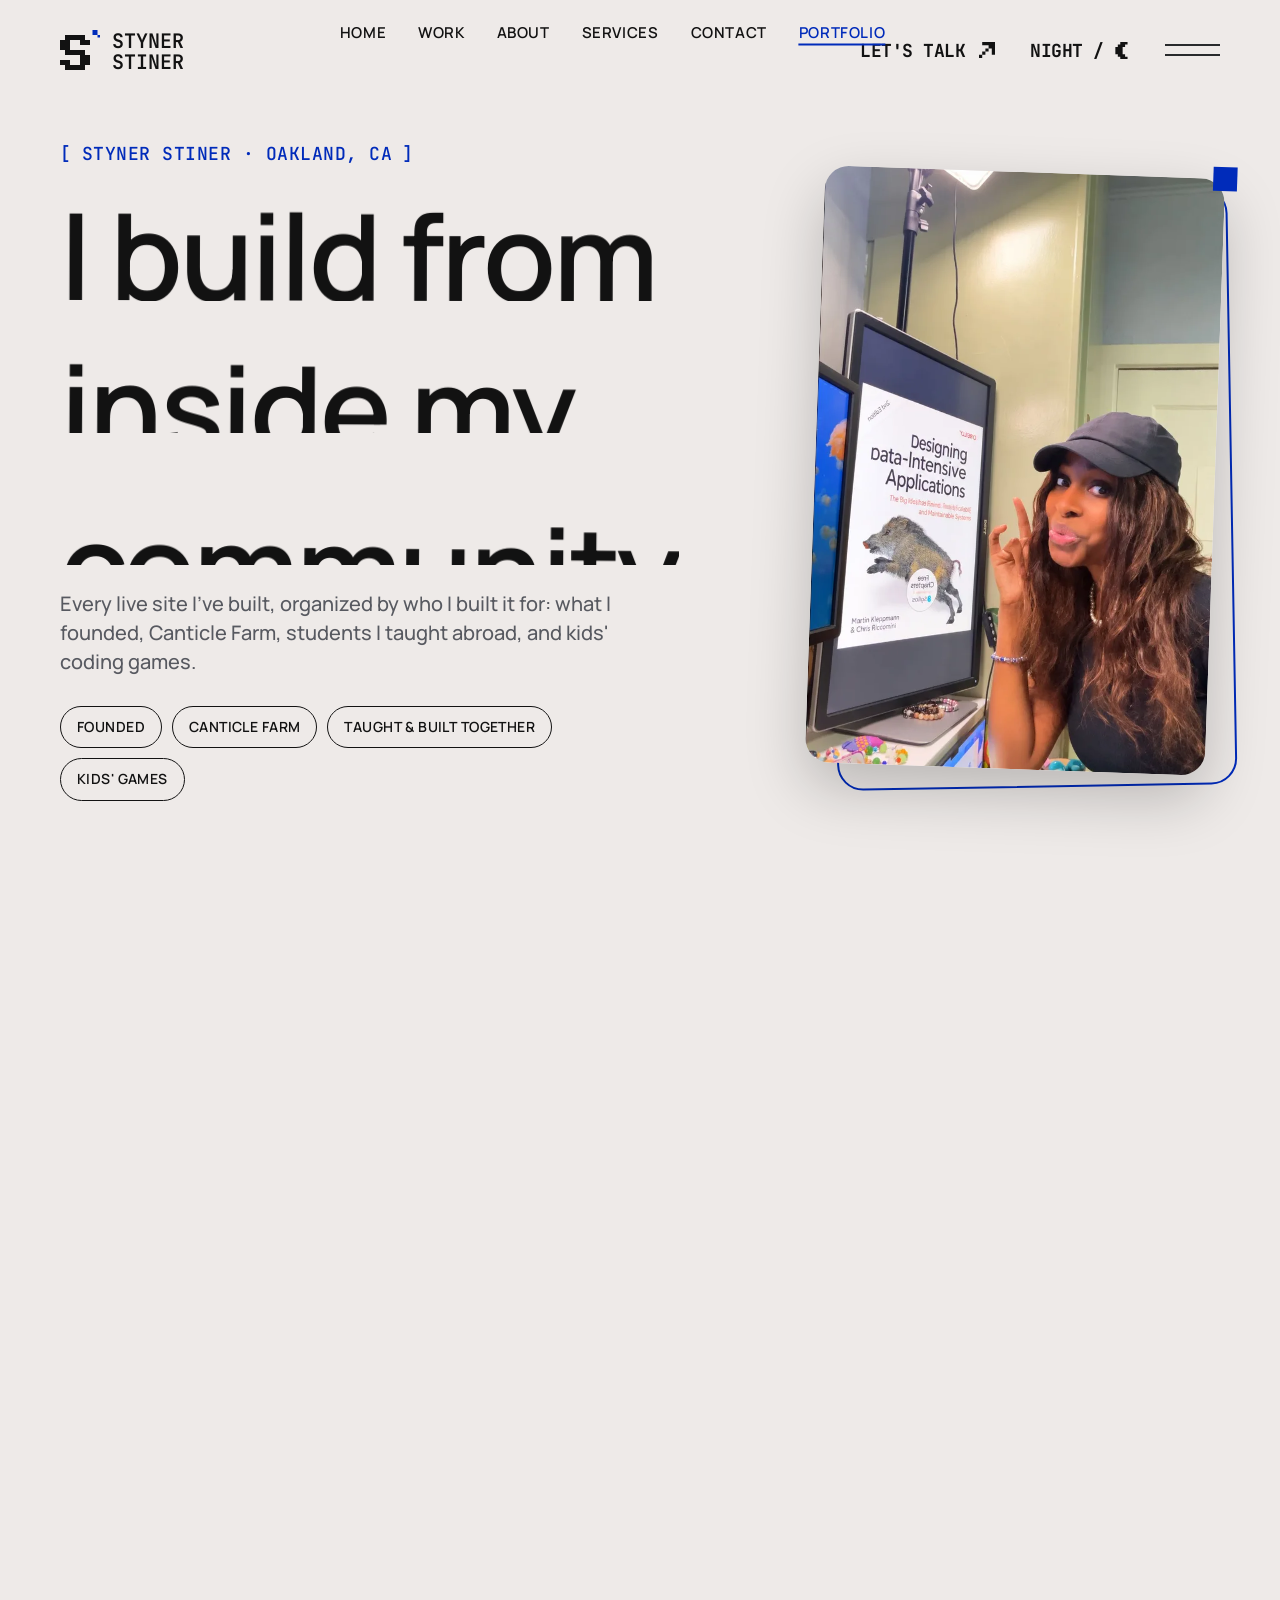
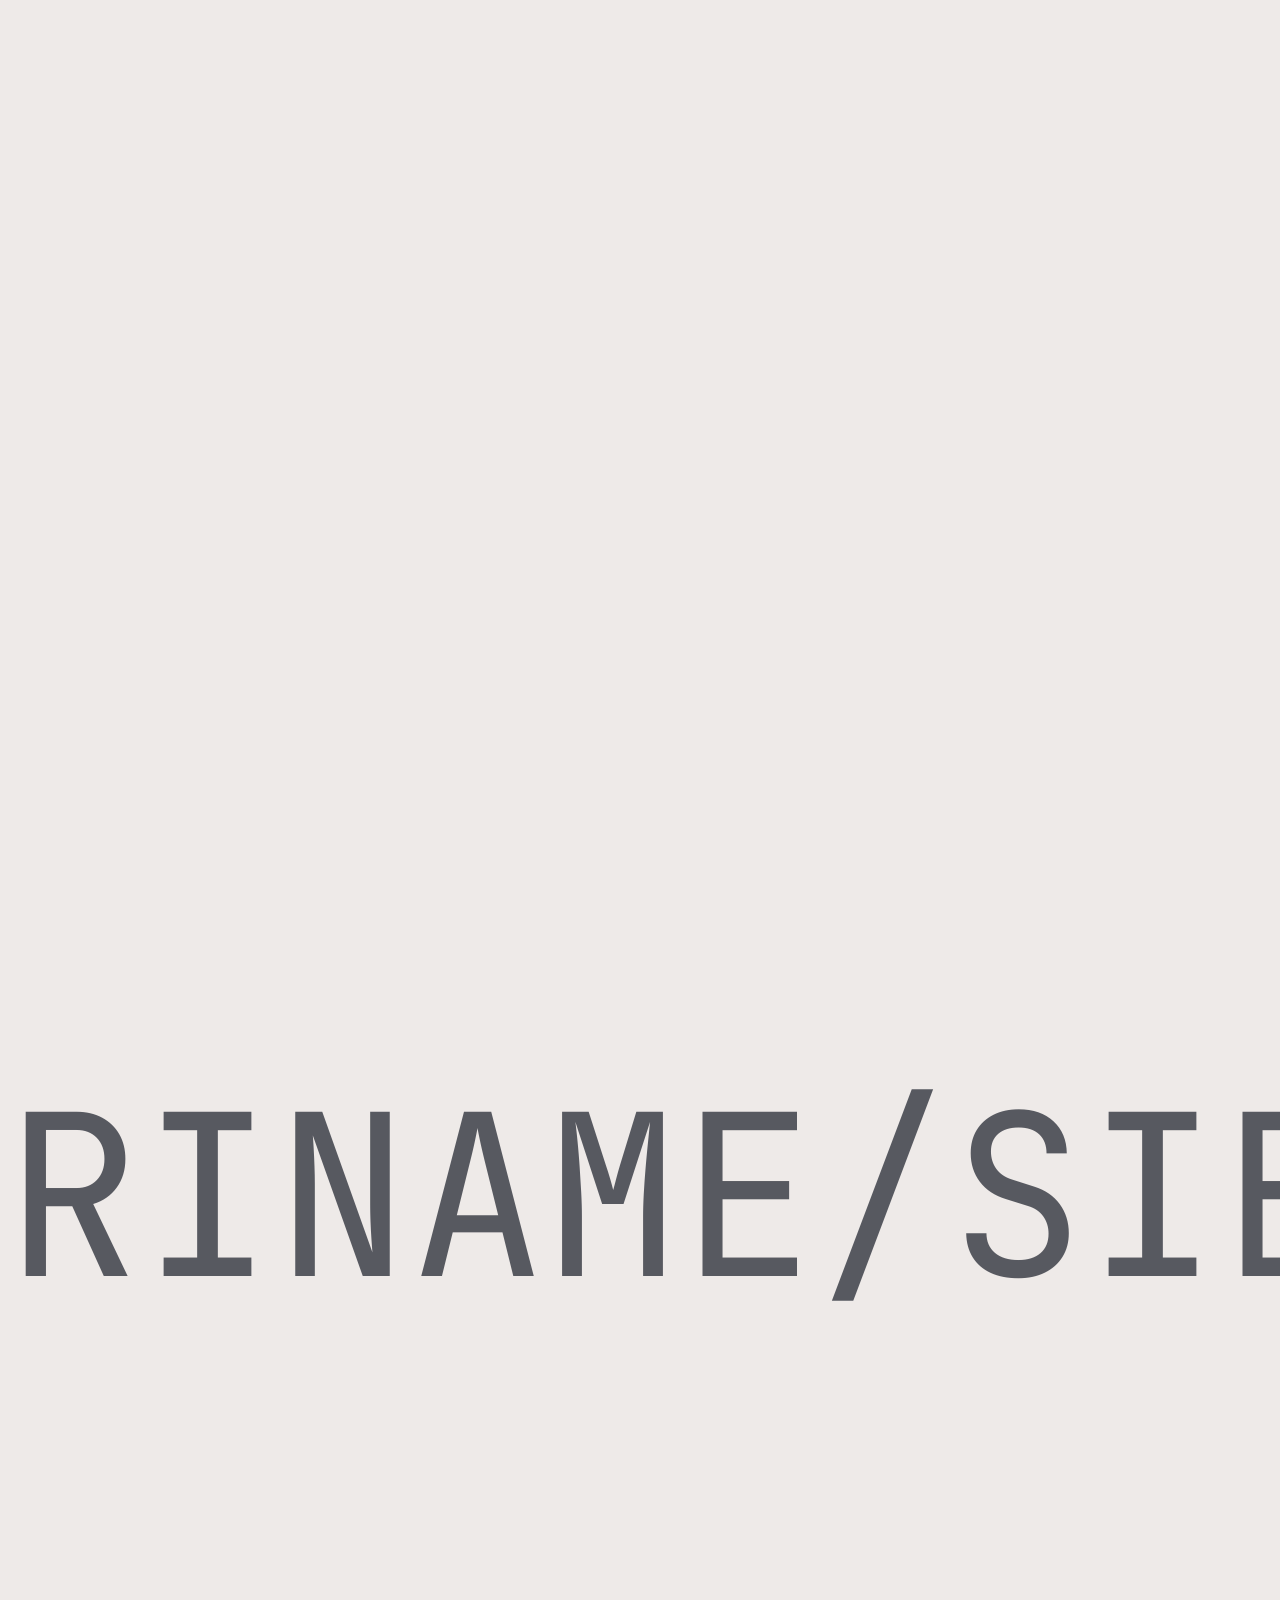
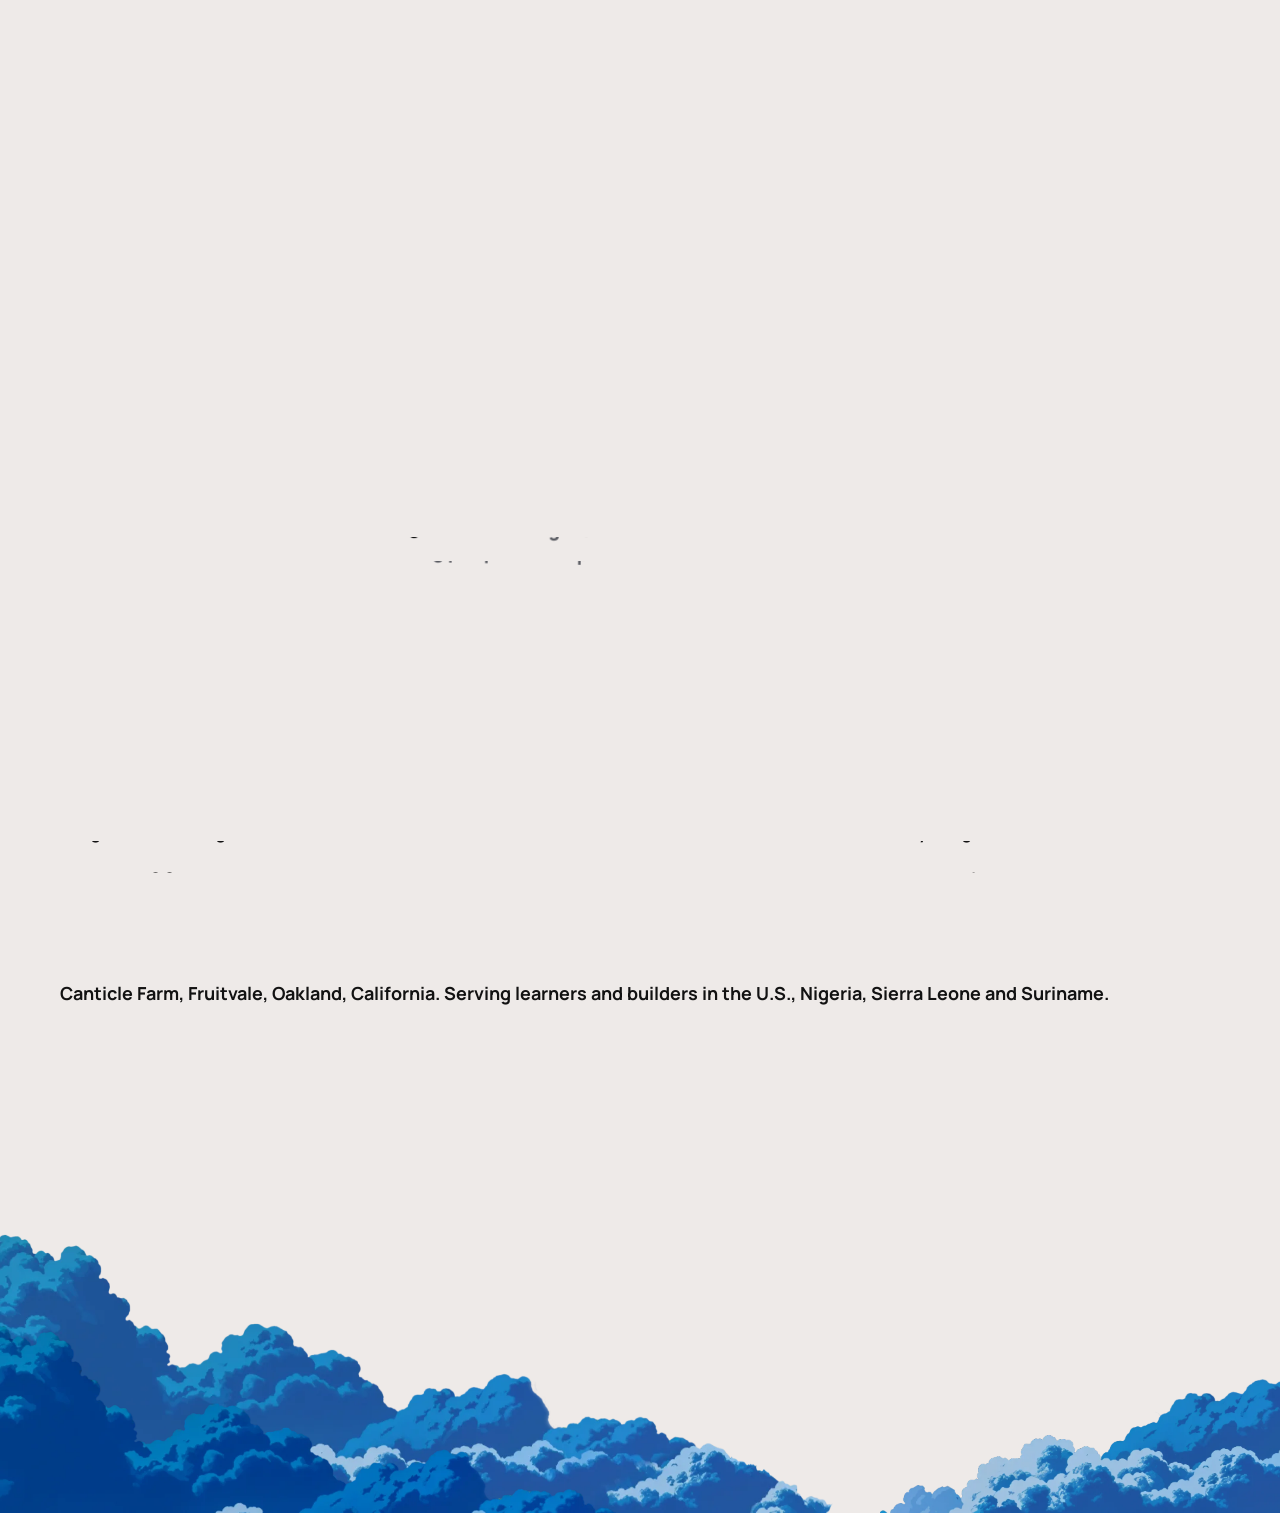
==== index.html @ 3290f7ea "Add profile links to developer credits" ====
<!DOCTYPE html>
<!--
  ============================================================
  Portfolio
  Developer:    Styner Stiner (StynerDev)
  Website URL:  https://portfolio.stynerdev.com/

  Dev Website:  https://www.styner.dev/
  Portfolio:    https://portfolio.stynerdev.com
  LinkedIn:     https://www.linkedin.com/in/styner-stiner/
  GitHub:       https://github.com/StynerStiner

  Copyright (c) 2026 Styner Stiner. All rights reserved.
  This website and its contents are the property of Styner Stiner.
  Unauthorized copying, distribution, or use is strictly prohibited.
  ============================================================
-->
<html lang="en" dir="ltr">

  <head>
    <meta charset="UTF-8">

    <!-- Page Title -->
    <title>Styner Stiner | Technical Founder &amp; Full-Stack Engineer</title>

    <!-- Meta Tags -->
    <meta name="description" content="Styner Stiner is a technical founder and full-stack engineer in Oakland, CA. Founder of BenefitsSafe and Kuumba Code, building sites and tools with people at Canticle Farm and across Nigeria, Sierra Leone and Suriname.">
    <meta name="keywords" content="Styner Stiner, StynerDev, BenefitsSafe, Kuumba Code, full-stack engineer, technical founder, Oakland, Canticle Farm">
    <meta name="author" content="Styner Stiner">
    <meta name="creator" content="Styner Stiner">
    <link rel="author" href="/humans.txt">

    <!-- Viewport Meta-->
    <meta http-equiv="X-UA-Compatible" content="IE=edge">
    <meta name="viewport" content="width=device-width, initial-scale=1.0, viewport-fit=cover">

    <!-- Favicon & Icons Start -->
    <link rel="icon" href="img/favicon/favicon.ico" sizes="any">
    <link rel="icon" href="img/favicon/icon.svg" type="image/svg+xml">
    <link rel="apple-touch-icon" href="img/favicon/apple-touch-icon.png">
    <link rel="manifest" href="img/favicon/manifest.webmanifest">
    <!-- Favicon & Icons End -->

    <!-- Facebook Metadata Start -->
    <meta property="og:image:height" content="1200">
    <meta property="og:image:width" content="1200">
    <meta property="og:title" content="Styner Stiner | Technical Founder &amp; Full-Stack Engineer">
    <meta property="og:description" content="Styner Stiner is a technical founder and full-stack engineer in Oakland, CA. Founder of BenefitsSafe and Kuumba Code, building sites and tools with people at Canticle Farm and across Nigeria, Sierra Leone and Suriname.">
    <meta property="og:image" content="img/works-styner/benefitssafe.webp">
    <!-- Facebook Metadata End -->

    <!-- Styles Start -->
    <link rel="stylesheet" type="text/css" href="css/loader.css">
    <link rel="stylesheet" type="text/css" href="css/plugins.css">
    <link rel="stylesheet" type="text/css" href="css/main.css">
    <!-- Styles End -->

    <!-- Custom Browser Color Start -->
    <meta name="theme-color" media="(prefers-color-scheme: light)" content="#EEEAE8">
    <meta name="theme-color" media="(prefers-color-scheme: dark)" content="#0f0f0f">
    <meta name="msapplication-navbutton-color" content="#0f0f0f">
    <meta name="mobile-web-app-capable" content="yes">
    <meta name="apple-mobile-web-app-status-bar-style" content="black-translucent">
    <!-- Custom Browser Color End -->
     
    <style>
      .styner-topnav { display: none; }
      @media (min-width: 1200px) {
        .styner-topnav { display: flex; gap: 3.2rem; position: absolute; left: 50%; top: 50%; transform: translate(-50%, -50%); z-index: 5; }
        .styner-topnav a { font-weight: 600; font-size: 1.5rem; line-height: 1; text-transform: uppercase; letter-spacing: .04em; color: var(--t-bright); text-decoration: none; padding-bottom: .4rem; border-bottom: 2px solid transparent; transition: border-color .2s, color .2s; }
        .styner-topnav a:hover, .styner-topnav a.is-active { border-color: var(--accent); color: var(--accent); }
      }
      .pf-hero { display: grid; grid-template-columns: 1fr; gap: 5rem; align-items: center; padding-top: 7rem; padding-bottom: 10rem; }
      @media (min-width: 1200px) { .pf-hero { grid-template-columns: 7fr 5fr; gap: 7rem; } }
      .pf-hero h1 { text-align: left; }
      .pf-hero .mxd-hero-landing__title, .pf-hero .mxd-hero-landing__subtitle { mix-blend-mode: normal !important; }
      .pf-hero .mxd-hero-landing__subtitle .btn { color: var(--accent) !important; }
      .pf-hero__lead { font-size: 2rem; line-height: 1.45; margin-top: 2.4rem; max-width: 60rem; opacity: .85; }
      .pf-hero__jump { display: flex; flex-wrap: wrap; gap: 1rem; margin-top: 3rem; }
      .pf-hero__jump a { border: 1px solid currentColor; border-radius: 99px; padding: .9rem 1.6rem; font-size: 1.4rem; font-weight: 600; text-transform: uppercase; letter-spacing: .03em; text-decoration: none; color: var(--t-bright); transition: background .2s, color .2s; }
      .pf-hero__jump a:hover { background: var(--accent); border-color: var(--accent); color: #fff; }
      .pf-hero__photo { position: relative; max-width: 40rem; width: 100%; margin: 0 auto; transform: rotate(2deg); }
      .pf-hero__photo::before { content: ""; position: absolute; inset: 0; transform: translate(1.8rem, 1.8rem) rotate(-3deg); border: 2px solid var(--accent); border-radius: 2.6rem; z-index: -1; }
      .pf-hero__photo::after { content: ""; position: absolute; width: 2.4rem; height: 2.4rem; right: -1.2rem; top: -1.2rem; background: var(--accent); }
      .pf-hero__photo img { display: block; width: 100%; border-radius: 2.4rem; box-shadow: 0 2.4rem 6rem rgba(0,0,0,.22); }
      
    </style>
  </head>

  <body>

    <!-- Loader Start -->
    <div class="mxd-page-transition"></div>
    <div class="mxd-loader">
      <div class="mxd-loader__top">
        <span>Styner Stiner</span>
      </div>
      <div class="mxd-loader__images">
        <img src="img/works-styner/benefitssafe.webp" alt="">
        <img src="img/works-styner/kuumbacode.webp" alt="">
        <img src="img/works-styner/abejassinfronteras.webp" alt="">
        <img src="img/works-styner/watanistiner.webp" alt="">
        <img src="img/works-styner/splus89.webp" alt="">
        <img src="img/works-styner/ecotones.webp" alt="">
        <img src="img/works-styner/drmichaelralph.webp" alt="">
      </div>
      <div class="mxd-loader__bottom">
        <div class="mxd-loader__count">
          <span class="count__text">0</span>
          <span class="count__percent">%</span>
        </div>
        <span class="mxd-loader__caption">Loading</span>
      </div>
    </div>
    <!-- Loader End -->

    <!-- Menu Hamburger Start -->
    <div class="mxd-menu__contain loading-fade">
      <div class="mxd-menu__toggle">
        <a href="#0" class="mxd-menu__hamburger" aria-label="Menu">
          <div class="hamburger__line"></div>
          <div class="hamburger__line"></div>
        </a>
      </div>
    </div>
    <!-- Menu Hamburger End -->

    <!-- Navigation Start -->
    <nav class="mxd-menu">
      <div class="mxd-menu__backdrop"></div>

      <!-- Menu Overlay Start -->
      <div class="mxd-menu__overlay">
        <div class="mxd-menu__content" data-lenis-prevent>

          <!-- Menu Logo Start -->
          <div class="mxd-menu__logo">
            <a href="index.html" class="menu-logo">
              <!-- logo icon -->
              <svg class="menu-logo__image" xmlns="http://www.w3.org/2000/svg" viewBox="0 0 32 32" aria-hidden="true"><path d="M4,4h16v4h-16ZM0,8h8v4h-8ZM16,8h8v4h-8ZM0,12h8v4h-8ZM4,16h16v4h-16ZM16,20h8v4h-8ZM0,24h8v4h-8ZM16,24h8v4h-8ZM4,28h16v4h-16Z"/><path style="fill:var(--accent)" d="M26,0h4v4h-4ZM30,4h2v2h-2Z"/></svg>
              <!-- logo text -->
              <div class="menu-logo__text">
                <span>Styner</span>
                <span>Stiner</span>
              </div>
            </a>
          </div>
          <!-- Menu Logo End -->

          <!-- Menu Media Start -->
          <div class="mxd-menu__media">
            <div class="menu-media__wrapper">
              <img src="img/styner-ddia.webp" alt="Styner Stiner">
            </div>
          </div>
          <!-- Menu Media End -->

          <!-- Main Navigation Start -->
          <div class="mxd-menu__navigation">
            <div class="mxd-menu__inner">
              <div class="mxd-menu__shadow shadow-top"></div>
              <div class="mxd-menu__caption">
                <p>Technical founder<br>building from Canticle Farm, Oakland</p>
              </div>
              <!-- left side -->
              <div class="mxd-menu__left">
                <div class="main-menu">
                  <div class="main-menu__content">
                    <ul id="main-menu" class="main-menu__accordion"><li class="main-menu__item"><div class="main-menu__divider divider-top"></div><div class="main-menu__toggle"><p class="main-menu__link"><span class="main-menu__number">/ 01</span><span class="main-menu__caption">Work</span></p><div class="main-menu__arrow"><svg xmlns="http://www.w3.org/2000/svg" version="1.1" viewBox="0 0 18 18"><path d="M10.8,0v3.6h-3.6V0h3.6ZM14.4,10.8h3.6v-3.6h-3.6v-3.6h-3.6v3.6H0v3.6h10.8v3.6h3.6v-3.6ZM10.8,14.4h-3.6v3.6h3.6v-3.6Z"/></svg></div></div><ul class="submenu"><li class="submenu__item"><a href="#founded">What I founded</a></li><li class="submenu__item"><a href="#farm">Grown at Canticle Farm</a></li><li class="submenu__item"><a href="#world">Taught and built together</a></li><li class="submenu__item"><a href="#kids">Kids' coding games</a></li></ul></li><li class="main-menu__item"><div class="main-menu__divider divider-top"></div><div class="main-menu__toggle"><p class="main-menu__link"><span class="main-menu__number">/ 02</span><span class="main-menu__caption">Founded</span></p><div class="main-menu__arrow"><svg xmlns="http://www.w3.org/2000/svg" version="1.1" viewBox="0 0 18 18"><path d="M10.8,0v3.6h-3.6V0h3.6ZM14.4,10.8h3.6v-3.6h-3.6v-3.6h-3.6v3.6H0v3.6h10.8v3.6h3.6v-3.6ZM10.8,14.4h-3.6v3.6h3.6v-3.6Z"/></svg></div></div><ul class="submenu"><li class="submenu__item"><a href="https://app.benefitssafe.com" target="_blank">BenefitsSafe</a></li><li class="submenu__item"><a href="https://kuumbacode.com" target="_blank">Kuumba Code</a></li></ul></li><li class="main-menu__item"><div class="main-menu__divider divider-top"></div><div class="main-menu__toggle"><p class="main-menu__link"><span class="main-menu__number">/ 03</span><span class="main-menu__caption">Find me</span></p><div class="main-menu__arrow"><svg xmlns="http://www.w3.org/2000/svg" version="1.1" viewBox="0 0 18 18"><path d="M10.8,0v3.6h-3.6V0h3.6ZM14.4,10.8h3.6v-3.6h-3.6v-3.6h-3.6v3.6H0v3.6h10.8v3.6h3.6v-3.6ZM10.8,14.4h-3.6v3.6h3.6v-3.6Z"/></svg></div></div><ul class="submenu"><li class="submenu__item"><a href="https://github.com/StynerStiner" target="_blank">GitHub</a></li><li class="submenu__item"><a href="https://www.linkedin.com/in/styner-stiner" target="_blank">LinkedIn</a></li><li class="submenu__item"><a href="https://www.credly.com/users/stynerdev/badges" target="_blank">Credly badges</a></li><li class="submenu__item"><a href="mailto:contact@stynerdev.com">Email</a></li></ul></li></ul>
                  </div>
                </div>
              </div>
              <!-- right side -->
              <div class="mxd-menu__right">
                <div class="menu-contact">
                  <div class="menu-contact__item">
                    <ul class="menu-contact__list">
                      <li>
                        <a class="tag tag-m" href="mailto:contact@stynerdev.com">
                          <span class="mxd-scramble">contact@stynerdev.com</span>
                        </a>
                      </li>
                    </ul>
                  </div>
                  <div class="menu-contact__item">
                    <ul class="menu-contact__list">
                      <li>
                        <a class="tag tag-m" href="https://maps.google.com/?q=Fruitvale+Oakland+CA" target="_blank">
                          <span>Canticle Farm,<br>Fruitvale, Oakland,<br>California</span>
                        </a>
                      </li>
                    </ul>
                  </div>
                  <div class="menu-contact__item">
                    <ul class="menu-contact__list">
                      <li>
                        <a class="tag tag-m" href="https://github.com/StynerStiner" target="_blank"><span class="mxd-scramble">GitHub</span></a>
                      </li>
                      <li>
                        <a class="tag tag-m" href="https://www.linkedin.com/in/styner-stiner" target="_blank"><span class="mxd-scramble">LinkedIn</span></a>
                      </li>
                      <li>
                        <a class="tag tag-m" href="https://www.credly.com/users/stynerdev/badges" target="_blank"><span class="mxd-scramble">Credly</span></a>
                      </li>
                      <li>
                        <a class="tag tag-m" href="https://kuumbacode.com" target="_blank"><span class="mxd-scramble">Kuumba Code</span></a>
                      </li>
                      <li>
                        <a class="tag tag-m" href="https://app.benefitssafe.com" target="_blank"><span class="mxd-scramble">BenefitsSafe</span></a>
                      </li>
                    </ul>
                  </div>
                </div>
              </div>
              <!-- data bottom line -->
              <div class="mxd-menu__shadow"></div>
              <div class="mxd-menu__data">
                <div class="menu-data__left">
                  <p class="menu-data__text">
                    Made with
                    <svg xmlns="http://www.w3.org/2000/svg" version="1.1" viewBox="0 0 18 18">
                      <path d="M2.6,6.4v2.6H0V3.9h2.6v2.6ZM15.4,3.9v5.1h2.6V3.9h-2.6ZM12.9,11.6h2.6v-2.6h-2.6v2.6ZM2.6,9v2.6h2.6v-2.6h-2.6ZM10.3,14.1h2.6v-2.6h-2.6v2.6ZM5.1,11.6v2.6h2.6v-2.6h-2.6ZM7.7,3.9V1.3H2.6v2.6h5.1ZM15.4,3.9V1.3h-5.1v2.6h5.1ZM10.3,6.4v-2.6h-2.6v2.6h2.6ZM7.7,16.7h2.6v-2.6h-2.6v2.6Z"/>
                    </svg>
                    <!-- <i class="ph-fill ph-heart t-additional"></i> -->
                    by
                    <a href="https://github.com/StynerStiner" target="_blank">
                      <span class="mxd-scramble">StynerDev</span>
                    </a>
                  </p>
                </div>
                <div class="menu-data__right">
                  <p class="menu-data__text">Styner Stiner</p>
                  <p class="menu-data__text">©2026</p>
                </div>
              </div>
            </div>
            
          </div>
          <!-- Main Navigation End -->

        </div>
      </div>
      <!-- Menu Overlay End -->

    </nav>
    <!-- Navigation End -->

    <!-- Header Start -->
    <header id="header" class="mxd-header">
      <!-- header logo -->
      <div class="mxd-header__logo loading-fade">
        <a class="mxd-logo" href="index.html">
          <!-- logo icon -->
          <svg class="mxd-logo__image" xmlns="http://www.w3.org/2000/svg" viewBox="0 0 32 32" aria-hidden="true"><path d="M4,4h16v4h-16ZM0,8h8v4h-8ZM16,8h8v4h-8ZM0,12h8v4h-8ZM4,16h16v4h-16ZM16,20h8v4h-8ZM0,24h8v4h-8ZM16,24h8v4h-8ZM4,28h16v4h-16Z"/><path style="fill:var(--accent)" d="M26,0h4v4h-4ZM30,4h2v2h-2Z"/></svg>
          <!-- logo text -->
          <div class="mxd-logo__text">
            <span class="mxd-scramble">Styner</span>
            <span class="mxd-scramble">Stiner</span>
          </div>
        </a>
      </div>
      <!-- header controls -->
      <nav class="styner-topnav" aria-label="Main"><a href="https://www.styner.dev/">Home</a><a href="https://www.styner.dev/projects/">Work</a><a href="https://www.styner.dev/about/">About</a><a href="https://www.styner.dev/services/">Services</a><a href="https://www.styner.dev/contact/">Contact</a><a class="is-active" href="/">Portfolio</a></nav>
      <div class="mxd-header__controls loading-fade">
        <a class="btn mxd-header__link slide-right" href="mailto:contact@stynerdev.com" aria-label="Email Styner">
          <span class="btn-caption mxd-scramble">Let's talk</span>
          <i>
            <svg xmlns="http://www.w3.org/2000/svg" version="1.1" viewBox="0 0 18 18">
              <path d="M18,0v14.4h-3.6v-7.2h-3.6v-3.6H3.6V0h14.4ZM7.2,10.8h3.6v-3.6h-3.6s0,3.6,0,3.6ZM3.6,14.4h3.6v-3.6h-3.6v3.6ZM0,18h3.6v-3.6H0v3.6Z"/>
            </svg>
          </i>
        </a>
        <button id="color-switcher" class="btn mxd-color-switcher" type="button" role="switch" aria-label="light/dark mode" aria-checked="true"></button>
      </div>
    </header>
    <!-- Header End -->

    <!-- Page Content Start -->
    <main id="mxd-page-content" class="mxd-page-content">

      <!-- Blur Effect Start -->
      <div class="blur-container">
        <div class="blur-layer blur-1"></div>
        <div class="blur-layer blur-2"></div>
        <div class="blur-layer blur-3"></div>
        <div class="blur-layer blur-4"></div>
        <div class="blur-layer blur-5"></div>
        <div class="blur-layer blur-6"></div>
        <div class="blur-layer blur-7"></div>
        <div class="blur-layer blur-8"></div>
      </div>
      <!-- Blur Effect End -->

      <!-- Section - Hero Start -->
      <div class="mxd-section mxd-hero-section cursor-trail loading-wrap">

        <!-- Effect - Cursor Trail Square Start -->
        <div class="mxd-trail-wrapper">
          <div class="mxd-trail-content">
            <img class="mxd-trail-image" src="img/works-styner/kuumbacode.webp" alt="">
            <img class="mxd-trail-image" src="img/works-styner/splus89.webp" alt="">
            <img class="mxd-trail-image" src="img/works-styner/abejassinfronteras.webp" alt="">
            <img class="mxd-trail-image" src="img/works-styner/watanistiner.webp" alt="">
            <img class="mxd-trail-image" src="img/works-styner/dhardestbeatz.webp" alt="">
            <img class="mxd-trail-image" src="img/works-styner/ecotones.webp" alt="">
            <img class="mxd-trail-image" src="img/works-styner/drmichaelralph.webp" alt="">
            <img class="mxd-trail-image" src="img/works-styner/passingthefire.webp" alt="">
          </div>
        </div>
        <!-- Effect - Cursor Trail Square End -->

        <div class="mxd-container grid-l-container">

          <!-- Block - Hero Start -->
          <div class="mxd-block">
            <div class="pf-hero">
              <div class="pf-hero__text mxd-grid-item">
                <div class="mxd-hero-landing__subtitle loading-item">
                  <a class="btn btn-line" href="https://www.styner.dev/about/">
                    <span class="btn-caption mxd-scramble">Styner Stiner · Oakland, CA</span>
                  </a>
                </div>
                <div class="mxd-hero-landing__title">
                  <a class="active-cursor-accent" data-cursor-text="See my work" href="#founded">
                    <h1 class="medium loading-split">I build from inside my community</h1>
                  </a>
                </div>
                <p class="pf-hero__lead loading-item">Every live site I've built, organized by who I built it for: what I founded, Canticle Farm, students I taught abroad, and kids' coding games.</p>
                <div class="pf-hero__jump loading-item">
                  <a href="#founded">Founded</a><a href="#farm">Canticle Farm</a><a href="#world">Taught &amp; built together</a><a href="#kids">Kids' games</a>
                </div>
              </div>
              <figure class="pf-hero__photo loading-item">
                <img src="img/styner-ddia.webp" alt="Styner Stiner with Designing Data-Intensive Applications on screen">
              </figure>
            </div>
          </div>
          <!-- Block - Hero End -->

        </div>
      </div>
      <!-- Section - Hero End -->

      <!-- Section - Demo Grid & Marquee Start -->
      <div id="demo" class="mxd-section blur-section">
        <div class="mxd-container grid-l-container">

          <!-- Block - Work Grid Start -->
          <div class="mxd-block" id="founded">
            <div class="mxd-section-title pre-grid">
              <div class="container-fluid p-0">
                <div class="row g-0">
                  <div class="col-12 col-xl-7 mxd-grid-item">
                    <div class="mxd-section-title__title pre-caption">
                      <h2 class="mxd-split-lines">What I founded</h2>
                    </div>
                  </div>
                  <div class="col-12 col-xl-5 mxd-grid-item">
                    <div class="mxd-section-title__data top-caption">
                      <div class="mxd-section-title__caption">
                        <p class="t-bold t-large mxd-split-lines">Products I architected and built, from the first line of code to production.</p>
                      </div>
                    </div>
                  </div>
                </div>
              </div>
            </div>
          </div>
          <div class="mxd-block">
            <div class="mxd-demo-grid loading-fade">
              <div class="container-fluid p-0">
                <div class="row g-0 mxd-demo-grid__gallery">
                  <div class="col-12 col-md-6 mxd-demo-grid__item mxd-grid-item animate-card-2">
                    <a class="mxd-demo-grid__image active-cursor-permanent" data-cursor-text="Visit site" href="https://app.benefitssafe.com" target="_blank">
                      <img src="img/works-styner/benefitssafe.webp" alt="BenefitsSafe website screenshot" loading="lazy">
                      <div class="mxd-demo-grid__screen" style="background-image:url(img/works-styner/benefitssafe.webp)"></div>
                    </a>
                    <div class="mxd-demo-grid__caption">
                      <div class="mxd-demo-grid__name">
                        <a class="project-name-s" href="https://app.benefitssafe.com" target="_blank">BenefitsSafe</a>
                      </div>
                      <div class="mxd-demo-grid__tags"><span class="tag tag-s tag-medium mxd-scramble">Founder</span><span class="tag tag-s tag-medium mxd-scramble">Fintech</span><span class="tag tag-s tag-medium mxd-scramble">AI compliance</span></div>
                    </div>
                  </div>
                  <div class="col-12 col-md-6 mxd-demo-grid__item mxd-grid-item animate-card-2">
                    <a class="mxd-demo-grid__image active-cursor-permanent" data-cursor-text="Visit site" href="https://kuumbacode.com" target="_blank">
                      <img src="img/works-styner/kuumbacode.webp" alt="Kuumba Code website screenshot" loading="lazy">
                      <div class="mxd-demo-grid__screen" style="background-image:url(img/works-styner/kuumbacode.webp)"></div>
                    </a>
                    <div class="mxd-demo-grid__caption">
                      <div class="mxd-demo-grid__name">
                        <a class="project-name-s" href="https://kuumbacode.com" target="_blank">Kuumba Code</a>
                      </div>
                      <div class="mxd-demo-grid__tags"><span class="tag tag-s tag-medium mxd-scramble">Founder</span><span class="tag tag-s tag-medium mxd-scramble">Free AI school</span><span class="tag tag-s tag-medium mxd-scramble">3 countries</span></div>
                    </div>
                  </div>
                </div>
              </div>
            </div>
          </div>

          <div class="mxd-block" id="farm">
            <div class="mxd-section-title pre-grid">
              <div class="container-fluid p-0">
                <div class="row g-0">
                  <div class="col-12 col-xl-7 mxd-grid-item">
                    <div class="mxd-section-title__title pre-caption">
                      <h2 class="mxd-split-lines">Grown at Canticle Farm</h2>
                    </div>
                  </div>
                  <div class="col-12 col-xl-5 mxd-grid-item">
                    <div class="mxd-section-title__data top-caption">
                      <div class="mxd-section-title__caption">
                        <p class="t-bold t-large mxd-split-lines">Sites for residents, founders' families and the community around the farm in Oakland's Fruitvale district.</p>
                      </div>
                    </div>
                  </div>
                </div>
              </div>
            </div>
          </div>
          <div class="mxd-block">
            <div class="mxd-demo-grid loading-fade">
              <div class="container-fluid p-0">
                <div class="row g-0 mxd-demo-grid__gallery">
                  <div class="col-12 col-md-6 mxd-demo-grid__item mxd-grid-item animate-card-2">
                    <a class="mxd-demo-grid__image active-cursor-permanent" data-cursor-text="Visit site" href="https://abejassinfronteras.org" target="_blank">
                      <img src="img/works-styner/abejassinfronteras.webp" alt="Abejas Sin Fronteras website screenshot" loading="lazy">
                      <div class="mxd-demo-grid__screen" style="background-image:url(img/works-styner/abejassinfronteras.webp)"></div>
                    </a>
                    <div class="mxd-demo-grid__caption">
                      <div class="mxd-demo-grid__name">
                        <a class="project-name-s" href="https://abejassinfronteras.org" target="_blank">Abejas Sin Fronteras</a>
                      </div>
                      <div class="mxd-demo-grid__tags"><span class="tag tag-s tag-medium mxd-scramble">Resident</span><span class="tag tag-s tag-medium mxd-scramble">Shared at the U.N.</span></div>
                    </div>
                  </div>
                  <div class="col-12 col-md-6 mxd-demo-grid__item mxd-grid-item animate-card-2">
                    <a class="mxd-demo-grid__image active-cursor-permanent" data-cursor-text="Visit site" href="https://franciscoherrera-guitartheme-main.vercel.app" target="_blank">
                      <img src="img/works-styner/franciscoherrera.webp" alt="Francisco Herrera website screenshot" loading="lazy">
                      <div class="mxd-demo-grid__screen" style="background-image:url(img/works-styner/franciscoherrera.webp)"></div>
                    </a>
                    <div class="mxd-demo-grid__caption">
                      <div class="mxd-demo-grid__name">
                        <a class="project-name-s" href="https://franciscoherrera-guitartheme-main.vercel.app" target="_blank">Francisco Herrera</a>
                      </div>
                      <div class="mxd-demo-grid__tags"><span class="tag tag-s tag-medium mxd-scramble">Resident</span><span class="tag tag-s tag-medium mxd-scramble">Musician</span></div>
                    </div>
                  </div>
                  <div class="col-12 col-md-6 mxd-demo-grid__item mxd-grid-item animate-card-2">
                    <a class="mxd-demo-grid__image active-cursor-permanent" data-cursor-text="Visit site" href="https://earthyorganics.vercel.app" target="_blank">
                      <img src="img/works-styner/earthyorganics.webp" alt="Earthy Organics website screenshot" loading="lazy">
                      <div class="mxd-demo-grid__screen" style="background-image:url(img/works-styner/earthyorganics.webp)"></div>
                    </a>
                    <div class="mxd-demo-grid__caption">
                      <div class="mxd-demo-grid__name">
                        <a class="project-name-s" href="https://earthyorganics.vercel.app" target="_blank">Earthy Organics</a>
                      </div>
                      <div class="mxd-demo-grid__tags"><span class="tag tag-s tag-medium mxd-scramble">Founders' family</span><span class="tag tag-s tag-medium mxd-scramble">E-commerce</span></div>
                    </div>
                  </div>
                  <div class="col-12 col-md-6 mxd-demo-grid__item mxd-grid-item animate-card-2">
                    <a class="mxd-demo-grid__image active-cursor-permanent" data-cursor-text="Visit site" href="https://ecotonesls.com" target="_blank">
                      <img src="img/works-styner/ecotones.webp" alt="Ecotones Land Stewardship website screenshot" loading="lazy">
                      <div class="mxd-demo-grid__screen" style="background-image:url(img/works-styner/ecotones.webp)"></div>
                    </a>
                    <div class="mxd-demo-grid__caption">
                      <div class="mxd-demo-grid__name">
                        <a class="project-name-s" href="https://ecotonesls.com" target="_blank">Ecotones Land Stewardship</a>
                      </div>
                      <div class="mxd-demo-grid__tags"><span class="tag tag-s tag-medium mxd-scramble">Founder's son</span><span class="tag tag-s tag-medium mxd-scramble">Bilingual</span></div>
                    </div>
                  </div>
                  <div class="col-12 col-md-6 mxd-demo-grid__item mxd-grid-item animate-card-2">
                    <a class="mxd-demo-grid__image active-cursor-permanent" data-cursor-text="Visit site" href="https://www.herbalbreadicine.com" target="_blank">
                      <img src="img/works-styner/herbalbreadicine.webp" alt="Herbal Breadicine website screenshot" loading="lazy">
                      <div class="mxd-demo-grid__screen" style="background-image:url(img/works-styner/herbalbreadicine.webp)"></div>
                    </a>
                    <div class="mxd-demo-grid__caption">
                      <div class="mxd-demo-grid__name">
                        <a class="project-name-s" href="https://www.herbalbreadicine.com" target="_blank">Herbal Breadicine</a>
                      </div>
                      <div class="mxd-demo-grid__tags"><span class="tag tag-s tag-medium mxd-scramble">Community member</span><span class="tag tag-s tag-medium mxd-scramble">Catering</span></div>
                    </div>
                  </div>
                  <div class="col-12 col-md-6 mxd-demo-grid__item mxd-grid-item animate-card-2">
                    <a class="mxd-demo-grid__image active-cursor-permanent" data-cursor-text="Visit site" href="https://zubaz-react.vercel.app" target="_blank">
                      <img src="img/works-styner/zubaze.webp" alt="Zubaze client portal screenshot" loading="lazy">
                      <div class="mxd-demo-grid__screen" style="background-image:url(img/works-styner/zubaze.webp)"></div>
                    </a>
                    <div class="mxd-demo-grid__caption">
                      <div class="mxd-demo-grid__name">
                        <a class="project-name-s" href="https://zubaz-react.vercel.app" target="_blank">Zubaze</a>
                      </div>
                      <div class="mxd-demo-grid__tags"><span class="tag tag-s tag-medium mxd-scramble">Client portal</span><span class="tag tag-s tag-medium mxd-scramble">Built to manage these sites</span></div>
                    </div>
                  </div>
                  <div class="col-12 col-md-6 mxd-demo-grid__item mxd-grid-item animate-card-2">
                    <a class="mxd-demo-grid__image active-cursor-permanent" data-cursor-text="Visit site" href="https://www.watanistiner.com" target="_blank">
                      <img src="img/works-styner/watanistiner.webp" alt="Watani Stiner website screenshot" loading="lazy">
                      <div class="mxd-demo-grid__screen" style="background-image:url(img/works-styner/watanistiner.webp)"></div>
                    </a>
                    <div class="mxd-demo-grid__caption">
                      <div class="mxd-demo-grid__name">
                        <a class="project-name-s" href="https://www.watanistiner.com" target="_blank">Watani Stiner</a>
                      </div>
                      <div class="mxd-demo-grid__tags"><span class="tag tag-s tag-medium mxd-scramble">Speaker</span><span class="tag tag-s tag-medium mxd-scramble">Legacy</span></div>
                    </div>
                  </div>
                  <div class="col-12 col-md-6 mxd-demo-grid__item mxd-grid-item animate-card-2">
                    <a class="mxd-demo-grid__image active-cursor-permanent" data-cursor-text="Visit site" href="https://passingthefire.watanistiner.com" target="_blank">
                      <img src="img/works-styner/passingthefire.webp" alt="Passing the Fire website screenshot" loading="lazy">
                      <div class="mxd-demo-grid__screen" style="background-image:url(img/works-styner/passingthefire.webp)"></div>
                    </a>
                    <div class="mxd-demo-grid__caption">
                      <div class="mxd-demo-grid__name">
                        <a class="project-name-s" href="https://passingthefire.watanistiner.com" target="_blank">Passing the Fire</a>
                      </div>
                      <div class="mxd-demo-grid__tags"><span class="tag tag-s tag-medium mxd-scramble">Teaching</span><span class="tag tag-s tag-medium mxd-scramble">Fundraising</span></div>
                    </div>
                  </div>
                </div>
              </div>
            </div>
          </div>

          <div class="mxd-block" id="world">
            <div class="mxd-section-title pre-grid">
              <div class="container-fluid p-0">
                <div class="row g-0">
                  <div class="col-12 col-xl-7 mxd-grid-item">
                    <div class="mxd-section-title__title pre-caption">
                      <h2 class="mxd-split-lines">Taught and built together</h2>
                    </div>
                  </div>
                  <div class="col-12 col-xl-5 mxd-grid-item">
                    <div class="mxd-section-title__data top-caption">
                      <div class="mxd-section-title__caption">
                        <p class="t-bold t-large mxd-split-lines">People I helped get online, and taught to keep going on their own.</p>
                      </div>
                    </div>
                  </div>
                </div>
              </div>
            </div>
          </div>
          <div class="mxd-block">
            <div class="mxd-demo-grid loading-fade">
              <div class="container-fluid p-0">
                <div class="row g-0 mxd-demo-grid__gallery">
                  <div class="col-12 col-md-6 mxd-demo-grid__item mxd-grid-item animate-card-2">
                    <a class="mxd-demo-grid__image active-cursor-permanent" data-cursor-text="Visit site" href="https://splus89.vercel.app" target="_blank">
                      <img src="img/works-styner/splus89.webp" alt="SPlus89 website screenshot" loading="lazy">
                      <div class="mxd-demo-grid__screen" style="background-image:url(img/works-styner/splus89.webp)"></div>
                    </a>
                    <div class="mxd-demo-grid__caption">
                      <div class="mxd-demo-grid__name">
                        <a class="project-name-s" href="https://splus89.vercel.app" target="_blank">SPlus89</a>
                      </div>
                      <div class="mxd-demo-grid__tags"><span class="tag tag-s tag-medium mxd-scramble">Nigeria</span><span class="tag tag-s tag-medium mxd-scramble">Artist</span><span class="tag tag-s tag-medium mxd-scramble">AI tools</span></div>
                    </div>
                  </div>
                  <div class="col-12 col-md-6 mxd-demo-grid__item mxd-grid-item animate-card-2">
                    <a class="mxd-demo-grid__image active-cursor-permanent" data-cursor-text="Visit site" href="https://drmichaelralph.vercel.app" target="_blank">
                      <img src="img/works-styner/drmichaelralph.webp" alt="Dr. Michael Ralph website screenshot" loading="lazy">
                      <div class="mxd-demo-grid__screen" style="background-image:url(img/works-styner/drmichaelralph.webp)"></div>
                    </a>
                    <div class="mxd-demo-grid__caption">
                      <div class="mxd-demo-grid__name">
                        <a class="project-name-s" href="https://drmichaelralph.vercel.app" target="_blank">Dr. Michael Ralph</a>
                      </div>
                      <div class="mxd-demo-grid__tags"><span class="tag tag-s tag-medium mxd-scramble">Howard University</span><span class="tag tag-s tag-medium mxd-scramble">Site rescue</span></div>
                    </div>
                  </div>
                  <div class="col-12 col-md-6 mxd-demo-grid__item mxd-grid-item animate-card-2">
                    <a class="mxd-demo-grid__image active-cursor-permanent" data-cursor-text="Visit site" href="https://nedra.stynerdev.com" target="_blank">
                      <img src="img/works-styner/conjurecollage.webp" alt="Conjure Collage Art and Design website screenshot" loading="lazy">
                      <div class="mxd-demo-grid__screen" style="background-image:url(img/works-styner/conjurecollage.webp)"></div>
                    </a>
                    <div class="mxd-demo-grid__caption">
                      <div class="mxd-demo-grid__name">
                        <a class="project-name-s" href="https://nedra.stynerdev.com" target="_blank">Dr. Nedra T. Williams</a>
                      </div>
                      <div class="mxd-demo-grid__tags"><span class="tag tag-s tag-medium mxd-scramble">Collage artist</span><span class="tag tag-s tag-medium mxd-scramble">Site rebuild</span></div>
                    </div>
                  </div>
                  <div class="col-12 col-md-6 mxd-demo-grid__item mxd-grid-item animate-card-2">
                    <a class="mxd-demo-grid__image active-cursor-permanent" data-cursor-text="Visit site" href="https://miraniwell.vercel.app" target="_blank">
                      <img src="img/works-styner/miraniwell.webp" alt="Mirani Well wellness app concept screenshot" loading="lazy">
                      <div class="mxd-demo-grid__screen" style="background-image:url(img/works-styner/miraniwell.webp)"></div>
                    </a>
                    <div class="mxd-demo-grid__caption">
                      <div class="mxd-demo-grid__name">
                        <a class="project-name-s" href="https://miraniwell.vercel.app" target="_blank">Mirani Well</a>
                      </div>
                      <div class="mxd-demo-grid__tags"><span class="tag tag-s tag-medium mxd-scramble">Wellness app</span><span class="tag tag-s tag-medium mxd-scramble">Concept build</span></div>
                    </div>
                  </div>
                  <div class="col-12 col-md-6 mxd-demo-grid__item mxd-grid-item animate-card-2">
                    <a class="mxd-demo-grid__image active-cursor-permanent" data-cursor-text="Visit site" href="https://alcohol-control-campaign-main.vercel.app" target="_blank">
                      <img src="img/works-styner/healthaware.webp" alt="HealthAware website screenshot" loading="lazy">
                      <div class="mxd-demo-grid__screen" style="background-image:url(img/works-styner/healthaware.webp)"></div>
                    </a>
                    <div class="mxd-demo-grid__caption">
                      <div class="mxd-demo-grid__name">
                        <a class="project-name-s" href="https://alcohol-control-campaign-main.vercel.app" target="_blank">HealthAware</a>
                      </div>
                      <div class="mxd-demo-grid__tags"><span class="tag tag-s tag-medium mxd-scramble">Nigeria</span><span class="tag tag-s tag-medium mxd-scramble">Student project</span><span class="tag tag-s tag-medium mxd-scramble">Now in the U.K.</span></div>
                    </div>
                  </div>
                  <div class="col-12 col-md-6 mxd-demo-grid__item mxd-grid-item animate-card-2">
                    <a class="mxd-demo-grid__image active-cursor-permanent" data-cursor-text="Visit site" href="https://dhardest-beatz.vercel.app" target="_blank">
                      <img src="img/works-styner/dhardestbeatz.webp" alt="D'Hardest Beatz website screenshot" loading="lazy">
                      <div class="mxd-demo-grid__screen" style="background-image:url(img/works-styner/dhardestbeatz.webp)"></div>
                    </a>
                    <div class="mxd-demo-grid__caption">
                      <div class="mxd-demo-grid__name">
                        <a class="project-name-s" href="https://dhardest-beatz.vercel.app" target="_blank">D'Hardest Beatz</a>
                      </div>
                      <div class="mxd-demo-grid__tags"><span class="tag tag-s tag-medium mxd-scramble">Sierra Leone</span><span class="tag tag-s tag-medium mxd-scramble">Producer</span></div>
                    </div>
                  </div>
                  <div class="col-12 col-md-6 mxd-demo-grid__item mxd-grid-item animate-card-2">
                    <a class="mxd-demo-grid__image active-cursor-permanent" data-cursor-text="Visit site" href="https://taru-auto-service.vercel.app" target="_blank">
                      <img src="img/works-styner/taruauto.webp" alt="Taru Auto Repair website screenshot" loading="lazy">
                      <div class="mxd-demo-grid__screen" style="background-image:url(img/works-styner/taruauto.webp)"></div>
                    </a>
                    <div class="mxd-demo-grid__caption">
                      <div class="mxd-demo-grid__name">
                        <a class="project-name-s" href="https://taru-auto-service.vercel.app" target="_blank">Taru Auto Repair</a>
                      </div>
                      <div class="mxd-demo-grid__tags"><span class="tag tag-s tag-medium mxd-scramble">Suriname</span><span class="tag tag-s tag-medium mxd-scramble">Student</span></div>
                    </div>
                  </div>
                  <div class="col-12 col-md-6 mxd-demo-grid__item mxd-grid-item animate-card-2">
                    <a class="mxd-demo-grid__image active-cursor-permanent" data-cursor-text="Visit site" href="https://syntriguard.vercel.app/login" target="_blank">
                      <img src="img/works-styner/syntriguard.webp" alt="SyntriGuard website screenshot" loading="lazy">
                      <div class="mxd-demo-grid__screen" style="background-image:url(img/works-styner/syntriguard.webp)"></div>
                    </a>
                    <div class="mxd-demo-grid__caption">
                      <div class="mxd-demo-grid__name">
                        <a class="project-name-s" href="https://syntriguard.vercel.app/login" target="_blank">SyntriGuard</a>
                      </div>
                      <div class="mxd-demo-grid__tags"><span class="tag tag-s tag-medium mxd-scramble">Suriname</span><span class="tag tag-s tag-medium mxd-scramble">Security dashboard</span></div>
                    </div>
                  </div>
                </div>
              </div>
            </div>
          </div>

          <div class="mxd-block" id="kids">
            <div class="mxd-section-title pre-grid">
              <div class="container-fluid p-0">
                <div class="row g-0">
                  <div class="col-12 col-xl-7 mxd-grid-item">
                    <div class="mxd-section-title__title pre-caption">
                      <h2 class="mxd-split-lines">Kids at the farm, coding games</h2>
                    </div>
                  </div>
                  <div class="col-12 col-xl-5 mxd-grid-item">
                    <div class="mxd-section-title__data top-caption">
                      <div class="mxd-section-title__caption">
                        <p class="t-bold t-large mxd-split-lines">Games from the coding classes I teach young people at Canticle Farm. Click one and play.</p>
                      </div>
                    </div>
                  </div>
                </div>
              </div>
            </div>
          </div>
          <div class="mxd-block">
            <div class="mxd-demo-grid loading-fade">
              <div class="container-fluid p-0">
                <div class="row g-0 mxd-demo-grid__gallery">
                  <div class="col-12 col-md-6 mxd-demo-grid__item mxd-grid-item animate-card-2">
                    <a class="mxd-demo-grid__image active-cursor-permanent" data-cursor-text="Visit site" href="https://zombie-war-web.vercel.app" target="_blank">
                      <img src="img/works-styner/zombiewar.webp" alt="Zombie War website screenshot" loading="lazy">
                      <div class="mxd-demo-grid__screen" style="background-image:url(img/works-styner/zombiewar.webp)"></div>
                    </a>
                    <div class="mxd-demo-grid__caption">
                      <div class="mxd-demo-grid__name">
                        <a class="project-name-s" href="https://zombie-war-web.vercel.app" target="_blank">Zombie War</a>
                      </div>
                      <div class="mxd-demo-grid__tags"><span class="tag tag-s tag-medium mxd-scramble">Kids' class</span><span class="tag tag-s tag-medium mxd-scramble">Game</span></div>
                    </div>
                  </div>
                  <div class="col-12 col-md-6 mxd-demo-grid__item mxd-grid-item animate-card-2">
                    <a class="mxd-demo-grid__image active-cursor-permanent" data-cursor-text="Visit site" href="https://ultra-elliot.vercel.app" target="_blank">
                      <img src="img/works-styner/ultraelliot.webp" alt="Ultra Elliot website screenshot" loading="lazy">
                      <div class="mxd-demo-grid__screen" style="background-image:url(img/works-styner/ultraelliot.webp)"></div>
                    </a>
                    <div class="mxd-demo-grid__caption">
                      <div class="mxd-demo-grid__name">
                        <a class="project-name-s" href="https://ultra-elliot.vercel.app" target="_blank">Ultra Elliot</a>
                      </div>
                      <div class="mxd-demo-grid__tags"><span class="tag tag-s tag-medium mxd-scramble">Kids' class</span><span class="tag tag-s tag-medium mxd-scramble">Game</span></div>
                    </div>
                  </div>
                  <div class="col-12 col-md-6 mxd-demo-grid__item mxd-grid-item animate-card-2">
                    <a class="mxd-demo-grid__image active-cursor-permanent" data-cursor-text="Visit site" href="https://maze-monster-battleground-main.vercel.app" target="_blank">
                      <img src="img/works-styner/mazemonster.webp" alt="Maze Monster Battleground website screenshot" loading="lazy">
                      <div class="mxd-demo-grid__screen" style="background-image:url(img/works-styner/mazemonster.webp)"></div>
                    </a>
                    <div class="mxd-demo-grid__caption">
                      <div class="mxd-demo-grid__name">
                        <a class="project-name-s" href="https://maze-monster-battleground-main.vercel.app" target="_blank">Maze Monster Battleground</a>
                      </div>
                      <div class="mxd-demo-grid__tags"><span class="tag tag-s tag-medium mxd-scramble">Kids' class</span><span class="tag tag-s tag-medium mxd-scramble">Game</span></div>
                    </div>
                  </div>
                  <div class="col-12 col-md-6 mxd-demo-grid__item mxd-grid-item animate-card-2">
                    <a class="mxd-demo-grid__image active-cursor-permanent" data-cursor-text="Visit site" href="https://watermelonweb.vercel.app" target="_blank">
                      <img src="img/works-styner/watermelon.webp" alt="Sol's Watermelon Game website screenshot" loading="lazy">
                      <div class="mxd-demo-grid__screen" style="background-image:url(img/works-styner/watermelon.webp)"></div>
                    </a>
                    <div class="mxd-demo-grid__caption">
                      <div class="mxd-demo-grid__name">
                        <a class="project-name-s" href="https://watermelonweb.vercel.app" target="_blank">Sol's Watermelon Game</a>
                      </div>
                      <div class="mxd-demo-grid__tags"><span class="tag tag-s tag-medium mxd-scramble">Kids' class</span><span class="tag tag-s tag-medium mxd-scramble">Game</span></div>
                    </div>
                  </div>
                </div>
              </div>
            </div>
          </div>
          <!-- Block - Work Grid End -->

        </div>
        <div class="mxd-container fullwidth-container">

          <!-- Block - Marquee Text One Line Start -->
          <div class="mxd-block">
            <div class="mxd-demo-marquee-01">
              <!-- Marquee Divider Start -->
              <div class="marquee marquee-stack marquee-right--gsap muted">
                <div class="marquee__toright">
                  <!-- single item -->
                  <div class="marquee__item item-regular text">
                    <p class="marquee__text text-with-gliph">Oakland/</p>
                  </div>
                  <!-- single item -->
                  <div class="marquee__item item-regular text">
                    <p class="marquee__text text-with-gliph">Nigeria/</p>
                  </div>
                  <!-- single item -->
                  <div class="marquee__item item-regular text">
                    <p class="marquee__text text-with-gliph">CanticleFarm/</p>
                  </div>
                  <!-- single item -->
                  <div class="marquee__item item-regular text">
                    <p class="marquee__text text-with-gliph">Suriname/</p>
                  </div>
                  <!-- single item -->
                  <div class="marquee__item item-regular text">
                    <p class="marquee__text text-with-gliph">SierraLeone/</p>
                  </div>
                </div>
              </div>
              <!-- Marquee Divider End -->
            </div>
          </div>
          <!-- Block - Marquee Text One Line End -->

        </div>
      </div>
      <!-- Section - Demo Grid & Marquee End -->

      

      <!-- Section - Demo CTA Start -->
      <div class="mxd-section blur-section padding-top-title">
        <div class="mxd-container grid-l-container">

          <!-- Block - Demo CTA Start -->
          <div class="mxd-block">
            <div class="mxd-demo-cta">
              <div class="mxd-demo-cta__caption anim-uni-in-up">
                <a class="active-cursor-accent" data-cursor-text="Say hello" href="mailto:contact@stynerdev.com">
                  <h2 class="mxd-split-lines">Let's build something that matters</h2>
                </a>
              </div>
              <div class="mxd-demo-cta__btn anim-uni-in-up">
                <a class="btn btn-default-icon btn-default-icon-large btn-default-outline slide-right" href="mailto:contact@stynerdev.com">
                  <span class="btn-caption mxd-scramble">Email me</span>
                  <!-- <i class="ph ph-shopping-cart"></i> -->
                  <i class="btn-icon">
                    <svg xmlns="http://www.w3.org/2000/svg" version="1.1" viewBox="0 0 18 18">
                      <path d="M18,0v14.4h-3.6v-7.2h-3.6v-3.6H3.6V0h14.4ZM7.2,10.8h3.6v-3.6h-3.6s0,3.6,0,3.6ZM3.6,14.4h3.6v-3.6h-3.6v3.6ZM0,18h3.6v-3.6H0v3.6Z"/>
                    </svg>
                  </i>
                </a>
              </div>
            </div>
          </div>
          <!-- Block - Demo CTA End -->

        </div>
      </div>
      <!-- Section - Demo CTA End -->

    </main>
    <!-- Page Content End -->

    <!-- Footer Demo Start -->
    <footer id="mxd-footer" class="mxd-demo-footer blur-section">

      <!-- Footer Block - Background Start -->
      <div class="mxd-demo-footer__background">
        <div class="footer-background__img1"><img src="img/demo/clouds-01.webp" alt="Footer Background Image"></div>
        <div class="footer-background__img2"><img src="img/demo/clouds-02.webp" alt="Footer Background Image"></div>
      </div>
      <!-- Footer Block - Background End -->
      
      <div class="mxd-container grid-l-container">

        <!-- Footer Block - Navigation Start -->
        <div class="mxd-block">
          <div class="container-fluid p-0">
            <div class="row g-0">
              <div class="col-12 col-xxl-3 mxd-demo-footer__item mxd-grid-item">
                <div class="mxd-demo-footer__logo anim-uni-in-up">
                  <a class="mxd-logo" href="index.html">
                    <!-- logo icon -->
                    <svg class="mxd-logo__image" xmlns="http://www.w3.org/2000/svg" viewBox="0 0 32 32" aria-hidden="true"><path d="M4,4h16v4h-16ZM0,8h8v4h-8ZM16,8h8v4h-8ZM0,12h8v4h-8ZM4,16h16v4h-16ZM16,20h8v4h-8ZM0,24h8v4h-8ZM16,24h8v4h-8ZM4,28h16v4h-16Z"/><path style="fill:var(--accent)" d="M26,0h4v4h-4ZM30,4h2v2h-2Z"/></svg>
                    <!-- logo text -->
                    <div class="mxd-logo__text">
                      <span class="mxd-scramble">Styner</span>
                      <span class="mxd-scramble">Stiner</span>
                    </div>
                  </a>
                </div>
                <div class="mxd-demo-footer__slogan">
                  <p class="t-bold t-large t-120 mxd-split-lines-reverse">Technical founder and full-stack engineer. <span>Building from Canticle Farm in Oakland, and teaching people to keep going on their own.</span></p>
                </div>
                <div class="mxd-demo-footer__btn anim-uni-in-up">
                  <a class="btn btn-default-icon-small btn-default-fullwidth-mobile btn-default-accent slide-right" href="mailto:contact@stynerdev.com">
                    <span class="btn-caption mxd-scramble">Email me</span>
                    <!-- <i class="btn-icon ph-bold ph-arrow-right"></i> -->
                    <i class="btn-icon">
                      <svg xmlns="http://www.w3.org/2000/svg" version="1.1" viewBox="0 0 18 18">
                        <path d="M18,0v14.4h-3.6v-7.2h-3.6v-3.6H3.6V0h14.4ZM7.2,10.8h3.6v-3.6h-3.6s0,3.6,0,3.6ZM3.6,14.4h3.6v-3.6h-3.6v3.6ZM0,18h3.6v-3.6H0v3.6Z"/>
                      </svg>
                    </i>
                  </a>
                  <a class="btn btn-default-icon-small btn-default-fullwidth-mobile btn-default-outline slide-right-up" href="#founded">
                    <span class="btn-caption mxd-scramble">My work</span>
                    <!-- <i class="btn-icon ph-bold ph-arrow-right"></i> -->
                    <i class="btn-icon">
                      <svg xmlns="http://www.w3.org/2000/svg" version="1.1" viewBox="0 0 18 18">
                        <path d="M18,0v14.4h-3.6v-7.2h-3.6v-3.6H3.6V0h14.4ZM7.2,10.8h3.6v-3.6h-3.6s0,3.6,0,3.6ZM3.6,14.4h3.6v-3.6h-3.6v3.6ZM0,18h3.6v-3.6H0v3.6Z"/>
                      </svg>
                    </i>
                  </a>
                </div>
              </div>
              <div class="col-12 col-xxl-6 mxd-demo-footer__item">
                <nav class="mxd-demo-footer__nav">
                  <div class="container-fluid p-0">
                    <div class="row g-0">
                      <div class="col-12 col-md-4 mxd-grid-item">
                        <div class="mxd-demo-footer-nav__block">
                          <div class="mxd-footer-nav02__title"><p class="footer-data anim-uni-slide-down"><span>/ Work</span></p></div>
                          <div class="mxd-footer-nav02__list small"><ul><li><a class="anim-uni-slide-down" href="#founded"><span>What I founded</span></a></li><li><a class="anim-uni-slide-down" href="#farm"><span>Grown at Canticle Farm</span></a></li><li><a class="anim-uni-slide-down" href="#world"><span>Taught and built together</span></a></li><li><a class="anim-uni-slide-down" href="#kids"><span>Kids' coding games</span></a></li></ul></div>
                        </div>
                      </div>
                      <div class="col-12 col-md-4 mxd-grid-item">
                        <div class="mxd-demo-footer-nav__block">
                          <div class="mxd-footer-nav02__title"><p class="footer-data anim-uni-slide-down"><span>/ Founded</span></p></div>
                          <div class="mxd-footer-nav02__list small"><ul><li><a class="anim-uni-slide-down" href="https://app.benefitssafe.com" target="_blank"><span>BenefitsSafe</span></a></li><li><a class="anim-uni-slide-down" href="https://kuumbacode.com" target="_blank"><span>Kuumba Code</span></a></li></ul></div>
                        </div>
                      </div>
                      <div class="col-12 col-md-4 mxd-grid-item">
                        <div class="mxd-demo-footer-nav__block">
                          <div class="mxd-footer-nav02__title"><p class="footer-data anim-uni-slide-down"><span>/ Find me</span></p></div>
                          <div class="mxd-footer-nav02__list small"><ul><li><a class="anim-uni-slide-down" href="https://github.com/StynerStiner" target="_blank"><span>GitHub</span></a></li><li><a class="anim-uni-slide-down" href="https://www.linkedin.com/in/styner-stiner" target="_blank"><span>LinkedIn</span></a></li><li><a class="anim-uni-slide-down" href="https://www.credly.com/users/stynerdev/badges" target="_blank"><span>Credly badges</span></a></li><li><a class="anim-uni-slide-down" href="mailto:contact@stynerdev.com"><span>contact@stynerdev.com</span></a></li></ul></div>
                        </div>
                      </div>
                    </div>
                  </div>
                </nav>
              </div>
              <div class="col-12 col-xxl-3 mxd-demo-footer__item mxd-grid-item">
                <div class="mxd-demo-footer__promo">
                  <div class="mxd-footer-nav02__block">
                    <div class="mxd-footer-nav02__title"><p class="footer-data anim-uni-slide-down"><span>/ Based at</span></p></div>
                    <div class="mxd-footer-nav02__list small"><p class="t-medium t-bold">Canticle Farm, Fruitvale, Oakland, California. Serving learners and builders in the U.S., Nigeria, Sierra Leone and Suriname.</p></div>
                  </div>
                </div>
              </div>
            </div>
          </div>
        </div>
        <!-- Footer Block - Navigation End -->

        <!-- Footer Block - Controls Start -->
        <div class="mxd-block">
          <div class="container-fluid p-0">
            <div class="row g-0">
              <!-- <div class="col-12 col-xl-6 mxd-footer__item"></div> -->
              <div class="col-12 mxd-footer__item mxd-grid-item">
                <div class="mxd-footer__controls-middle controls-landing caption-small">
                  <div class="anim-uni-slide-down">
                    <a id="to-top" class="btn btn-line-icon btn-line-default slide-up" href="#">
                      <span class="btn-caption mxd-scramble">Back to Top</span>
                      <i>
                        <svg version="1.1" xmlns="http://www.w3.org/2000/svg" xmlns:xlink="http://www.w3.org/1999/xlink" x="0px" y="0px"
                          viewBox="0 0 18 18" style="enable-background:new 0 0 18 18;" xml:space="preserve">
                        <path d="M0,7.2h3.6v3.6H0V7.2z M10.8,3.6V0H7.2v3.6H3.6v3.6h3.6V18h3.6V7.2h3.6V3.6H10.8z M14.4,7.2v3.6H18V7.2H14.4z"/>
                        </svg>
                      </i>
                    </a>
                  </div>
                </div>
              </div>
            </div>
          </div>
        </div>
        <!-- Footer Block - Controls End -->

        <!-- Footer Block - Fullwidth Text Start -->
        <div class="mxd-block">
          <div class="mxd-footer__fw-mark mxd-grid-item">
            <div class="mxd-footer__planet01 anim-uni-in-up">
              <img class="mxd-move-slow" src="img/demo/planet-01.webp" alt="Footer Decoration Image">
            </div>
            <div class="fw-mark__wrap">
              <a class="fw-mark__content small" href="https://github.com/StynerStiner" aria-label="StynerDev on GitHub" target="_blank">
                <span class="anim-uni-chars">StynerDev</span>
              </a>
            </div>
            <div class="mxd-footer__planet02 anim-uni-in-up">
              <img class="mxd-move" src="img/demo/planet-02.webp" alt="Footer Decoration Image">
            </div>
          </div>
        </div>
        <!-- Footer Block - Fullwidth Text End -->

      </div>

      <!-- Footer Block - Foreground Start -->
      <div class="mxd-demo-footer__foreground">
        <div class="footer-foreground__img1">
          <img src="img/demo/clouds-03.webp" alt="Footer Foreground Image">
        </div>
      </div>
      <!-- Footer Block - Foreground End -->

      <div class="mxd-container grid-l-container">

        <!-- Footer Block - Data Start -->
        <div class="mxd-block">
          <div class="mxd-footer__data caption-small">
            <div class="container-fluid p-0">
              <div class="row g-0">
                <div class="col-12 col-xl-4 col-xxl-6 mxd-footer__item mxd-grid-item">
                  <div class="mxd-footer__data-item anim-uni-fade-in">
                    <p class="footer-data bright">
                      <span>© Styner Stiner. All rights reserved</span>
                    </p>
                  </div>
                </div>
                <div class="col-12 col-xl-8 col-xxl-6 mxd-footer__item">
                  <div class="container-fluid p-0">
                    <div class="row g-0">
                      <div class="col-12 col-xl-6 mxd-grid-item">
                        <div class="mxd-footer__data-item anim-uni-fade-in">
                          <p class="footer-data bright">
                            <span>
                              Designed &amp; built by&nbsp;<a href="https://github.com/StynerStiner" target="_blank" rel="author"><span class="mxd-scramble">Styner Stiner</span></a>
                            </span>
                          </p>
                        </div>
                      </div>
                      <div class="col-12 col-xl-6 mxd-grid-item">
                        <div class="mxd-footer__data-item anim-uni-fade-in justify-end">
                          <p class="footer-data bright">
                            <span>©2026</span>
                          </p>
                        </div>
                      </div>
                    </div>
                  </div>
                </div>
              </div>
            </div>
          </div>
        </div>
        <!-- Footer Block - Data End -->

      </div>
    </footer>
    <!-- Footer Demo End -->

    <!-- Global Cursor Start -->
    <div id="mxd-cursor" class="mxd-cursor">
      <div id="mxd-cursor__dot" class="mxd-cursor__dot"></div>
      <p id="mxd-cursor__text" class="mxd-cursor__text"></p>
      <div id="mxd-cursor__image" class="mxd-cursor__image"></div>
    </div>
    <!-- Global Cursor End -->

    <!-- Load Scripts Start -->
    <script src="js/libs.min.js"></script>
    <script src="js/app.js"></script>
    <!-- Load Scripts End -->
    
  <div id="email-toast" role="status" aria-live="polite" style="position:fixed;left:50%;bottom:28px;transform:translateX(-50%) translateY(20px);opacity:0;pointer-events:none;z-index:99999;background:#111;color:#fff;font:500 15px/1.4 system-ui,-apple-system,sans-serif;padding:14px 20px;border-radius:999px;box-shadow:0 8px 30px rgba(0,0,0,.25);transition:opacity .25s,transform .25s;max-width:calc(100vw - 32px);text-align:center"></div>
<script>
(function(){
  var toast=document.getElementById('email-toast'),timer;
  function show(msg){toast.textContent=msg;toast.style.opacity='1';toast.style.transform='translateX(-50%) translateY(0)';clearTimeout(timer);timer=setTimeout(function(){toast.style.opacity='0';toast.style.transform='translateX(-50%) translateY(20px)';},3500);}
  document.addEventListener('click',function(e){
    var a=e.target.closest&&e.target.closest('a[href^="mailto:"]'); if(!a) return;
    var addr=a.getAttribute('href').replace('mailto:','').split('?')[0];
    show('Email: '+addr);
    try{if(navigator.clipboard&&window.isSecureContext){navigator.clipboard.writeText(addr).then(function(){show('Email copied: '+addr);},function(){});}}catch(err){}
  },true);
})();
</script>
</body>

</html>
---- css/loader.css ----
/*! File name: loader.css
 * ------------------------------------------------
 *
 * ------------------------------------------------
 * Table of Contents
 * ------------------------------------------------
 *  01. Loader
 * ------------------------------------------------
 * Table of Contents End
 * ------------------------------------------------ */
.mxd-page-transition {
  position: fixed;
  top: 0;
  right: 0;
  bottom: 0;
  left: 0;
  width: 100%;
  height: 100%;
  display: -webkit-box;
  display: -moz-box;
  display: -ms-flexbox;
  display: flex;
  -webkit-box-pack: center;
     -moz-box-pack: center;
      -ms-flex-pack: center;
          justify-content: center;
  -webkit-box-align: center;
     -moz-box-align: center;
      -ms-flex-align: center;
          align-items: center;
  background-color: #000000;
  -webkit-transform: translateY(0%);
     -moz-transform: translateY(0%);
      -ms-transform: translateY(0%);
          transform: translateY(0%);
  will-change: transform;
  z-index: 999;
}

.mxd-loader {
  position: fixed;
  top: 0;
  right: 0;
  bottom: 0;
  left: 0;
  width: 100%;
  height: 100%;
  display: -webkit-box;
  display: -moz-box;
  display: -ms-flexbox;
  display: flex;
  -webkit-box-pack: center;
     -moz-box-pack: center;
      -ms-flex-pack: center;
          justify-content: center;
  -webkit-box-align: center;
     -moz-box-align: center;
      -ms-flex-align: center;
          align-items: center;
  z-index: 1000;
  font: normal 600 1.4rem/1.6 "JetBrains Mono", sans-serif;
  text-transform: uppercase;
  letter-spacing: 0.05rem;
  color: #e3e3f0;
  display: none;
}

.mxd-loader__top {
  position: absolute;
  top: 0;
  left: 0;
  width: 100%;
  padding: 3rem;
  display: -webkit-box;
  display: -moz-box;
  display: -ms-flexbox;
  display: flex;
  -webkit-box-pack: center;
     -moz-box-pack: center;
      -ms-flex-pack: center;
          justify-content: center;
  -webkit-box-align: center;
     -moz-box-align: center;
      -ms-flex-align: center;
          align-items: center;
  opacity: 1;
  will-change: opacity;
}

.mxd-loader__bottom {
  position: absolute;
  bottom: 0;
  left: 0;
  width: 100%;
  padding: 3rem;
  display: -webkit-box;
  display: -moz-box;
  display: -ms-flexbox;
  display: flex;
  -webkit-box-orient: vertical;
  -webkit-box-direction: normal;
     -moz-box-orient: vertical;
     -moz-box-direction: normal;
      -ms-flex-direction: column;
          flex-direction: column;
  -webkit-box-pack: center;
     -moz-box-pack: center;
      -ms-flex-pack: center;
          justify-content: center;
  -webkit-box-align: center;
     -moz-box-align: center;
      -ms-flex-align: center;
          align-items: center;
  opacity: 1;
  will-change: opacity;
}

.mxd-loader__images {
  position: relative;
  width: 200px;
  height: 200px;
  clip-path: polygon(100% 100%, 100% 100%, 0% 100%, 0% 100%);
  will-change: clip-path;
}
.mxd-loader__images img {
  display: block;
  position: absolute;
  width: 100%;
  height: 100%;
  -o-object-fit: cover;
     object-fit: cover;
  opacity: 0;
  will-change: opacity;
  -webkit-backface-visibility: hidden;
     -moz-backface-visibility: hidden;
          backface-visibility: hidden;
  -webkit-transform: translateZ(0);
     -moz-transform: translateZ(0);
          transform: translateZ(0);
}
.mxd-loader__images img:first-child {
  opacity: 1;
}
@media only screen and (min-width: 1600px) {
  .mxd-loader__images {
    width: 300px;
    height: 300px;
  }
}
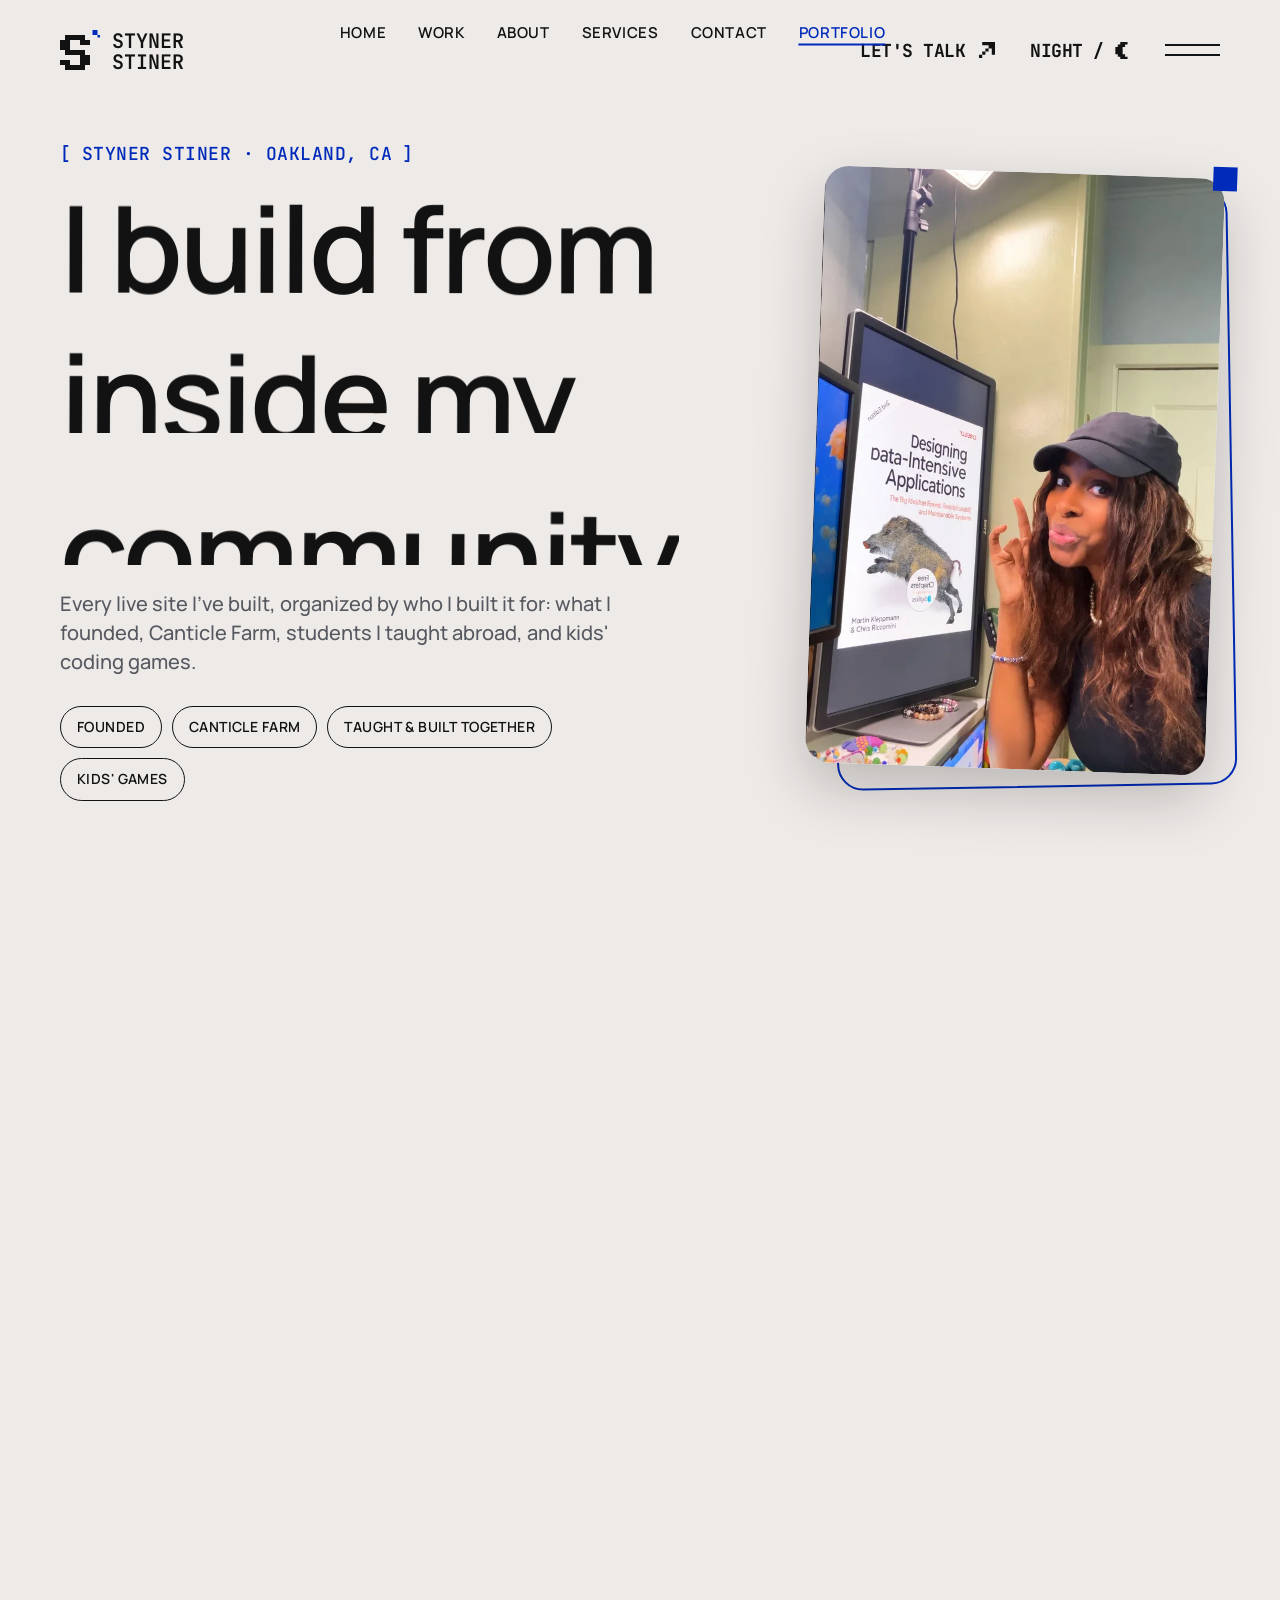
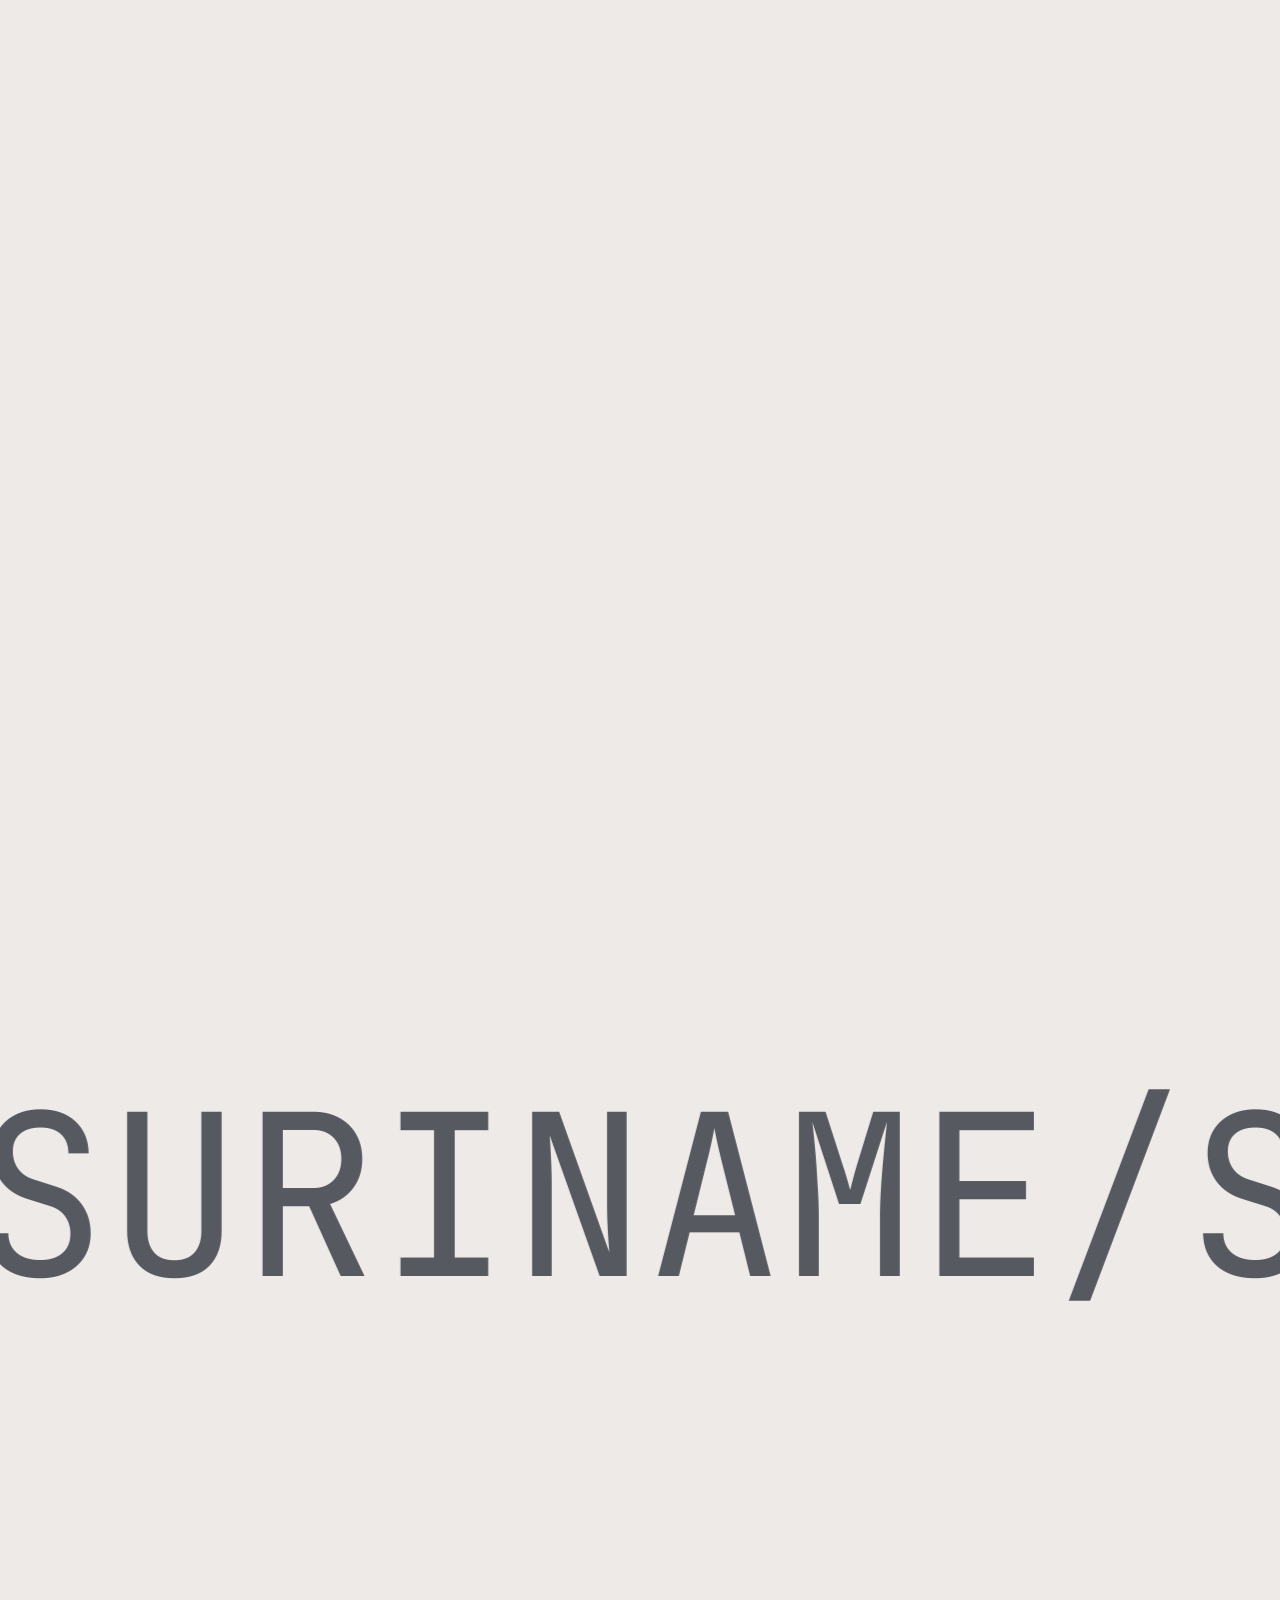
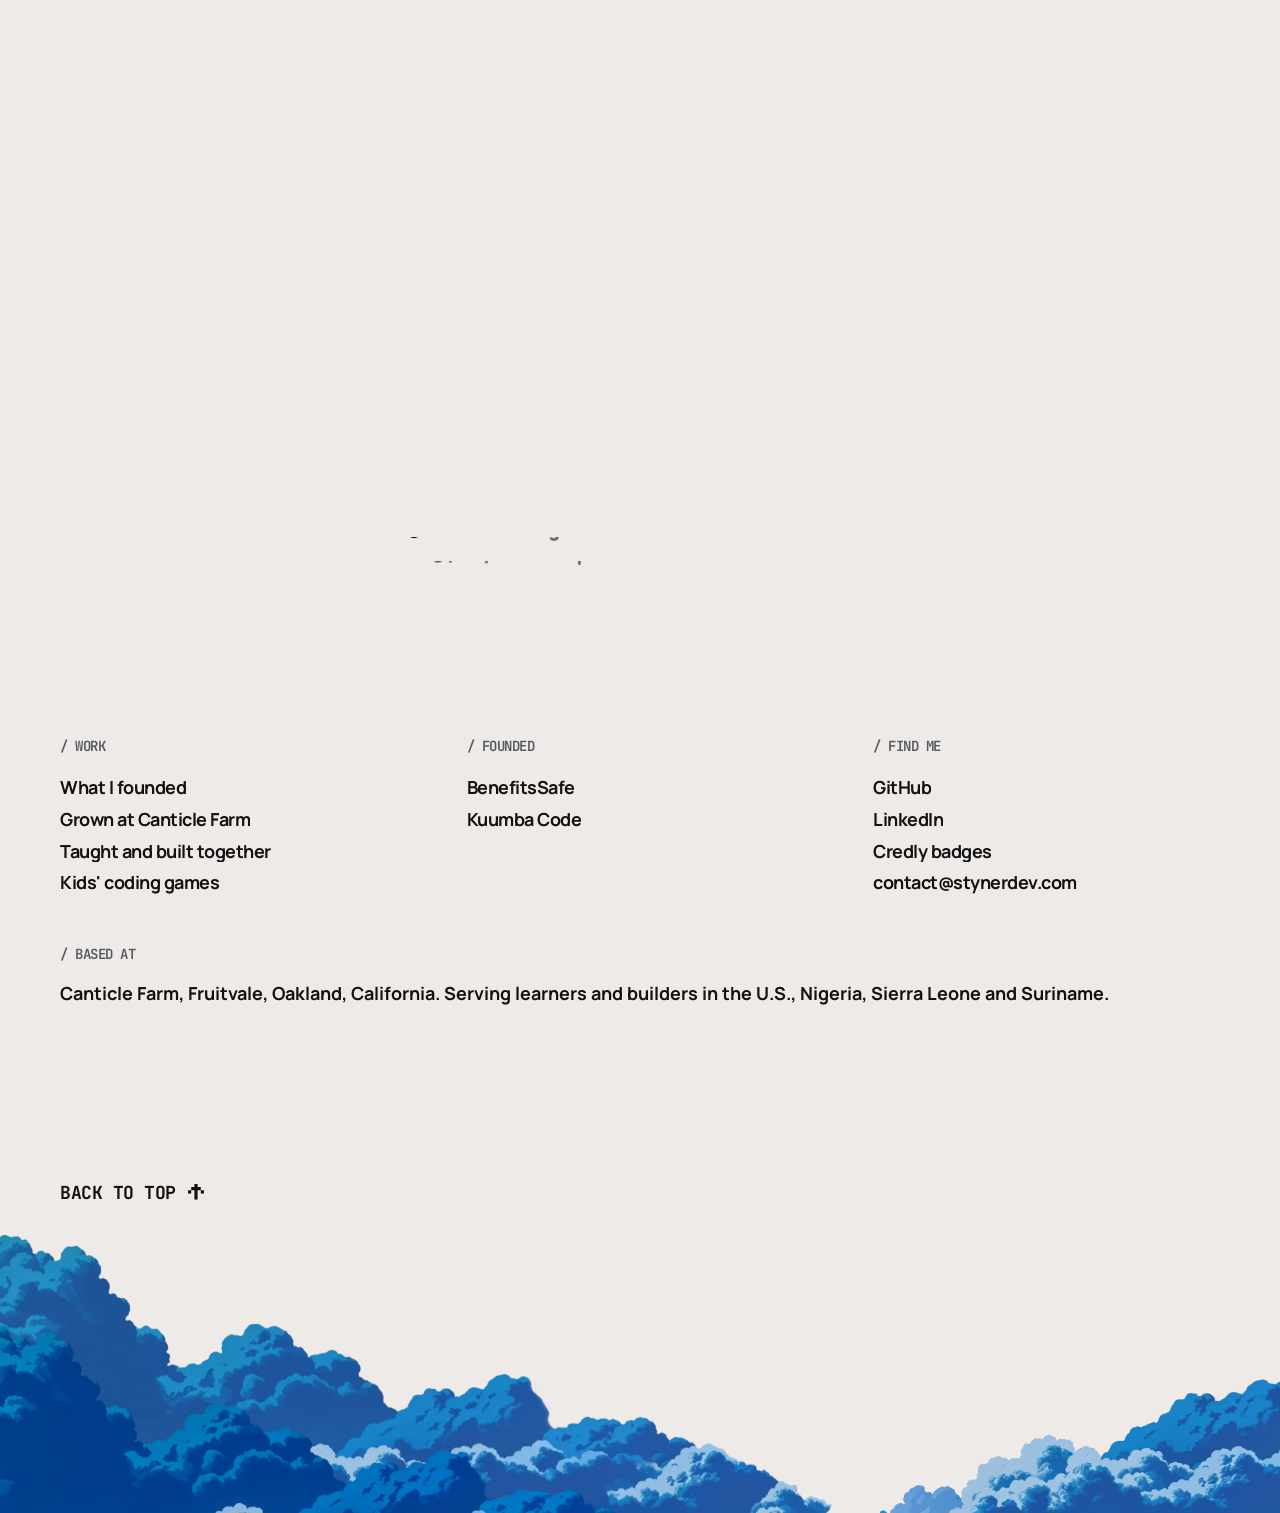
==== commit 973d7dd3: "Tidy markup comments" ====
--- a/index.html
+++ b/index.html
@@ -341,7 +341,7 @@
       </div>
       <!-- Section - Hero End -->
 
-      <!-- Section - Demo Grid & Marquee Start -->
+      <!-- Section - Projects Start -->
       <div id="demo" class="mxd-section blur-section">
         <div class="mxd-container grid-l-container">
 
@@ -765,11 +765,11 @@
 
         </div>
       </div>
-      <!-- Section - Demo Grid & Marquee End -->
+      <!-- Section - Projects End -->
 
       
 
-      <!-- Section - Demo CTA Start -->
+      <!-- Section - Call to Action Start -->
       <div class="mxd-section blur-section padding-top-title">
         <div class="mxd-container grid-l-container">
 
@@ -798,7 +798,7 @@
 
         </div>
       </div>
-      <!-- Section - Demo CTA End -->
+      <!-- Section - Call to Action End -->
 
     </main>
     <!-- Page Content End -->
@@ -837,7 +837,6 @@
                 <div class="mxd-demo-footer__btn anim-uni-in-up">
                   <a class="btn btn-default-icon-small btn-default-fullwidth-mobile btn-default-accent slide-right" href="mailto:contact@stynerdev.com">
                     <span class="btn-caption mxd-scramble">Email me</span>
-                    <!-- <i class="btn-icon ph-bold ph-arrow-right"></i> -->
                     <i class="btn-icon">
                       <svg xmlns="http://www.w3.org/2000/svg" version="1.1" viewBox="0 0 18 18">
                         <path d="M18,0v14.4h-3.6v-7.2h-3.6v-3.6H3.6V0h14.4ZM7.2,10.8h3.6v-3.6h-3.6s0,3.6,0,3.6ZM3.6,14.4h3.6v-3.6h-3.6v3.6ZM0,18h3.6v-3.6H0v3.6Z"/>
@@ -846,7 +845,6 @@
                   </a>
                   <a class="btn btn-default-icon-small btn-default-fullwidth-mobile btn-default-outline slide-right-up" href="#founded">
                     <span class="btn-caption mxd-scramble">My work</span>
-                    <!-- <i class="btn-icon ph-bold ph-arrow-right"></i> -->
                     <i class="btn-icon">
                       <svg xmlns="http://www.w3.org/2000/svg" version="1.1" viewBox="0 0 18 18">
                         <path d="M18,0v14.4h-3.6v-7.2h-3.6v-3.6H3.6V0h14.4ZM7.2,10.8h3.6v-3.6h-3.6s0,3.6,0,3.6ZM3.6,14.4h3.6v-3.6h-3.6v3.6ZM0,18h3.6v-3.6H0v3.6Z"/>
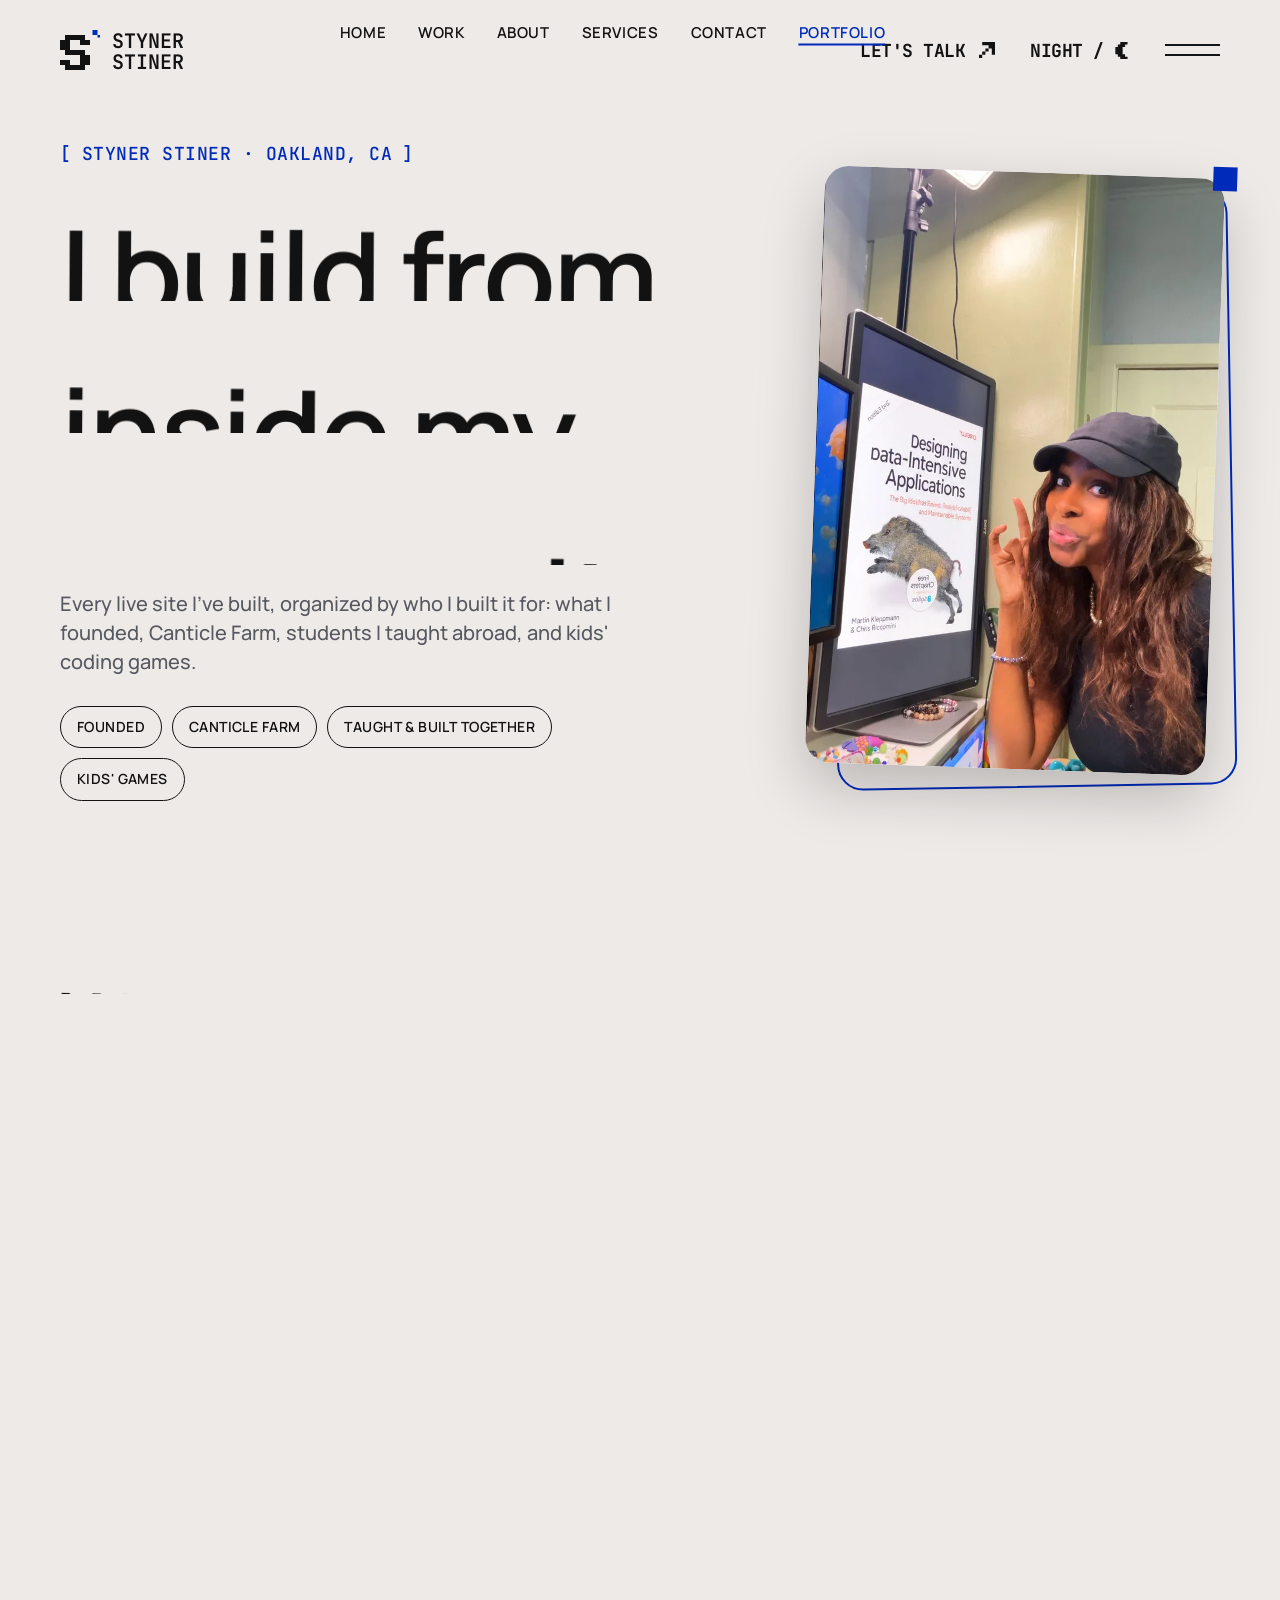
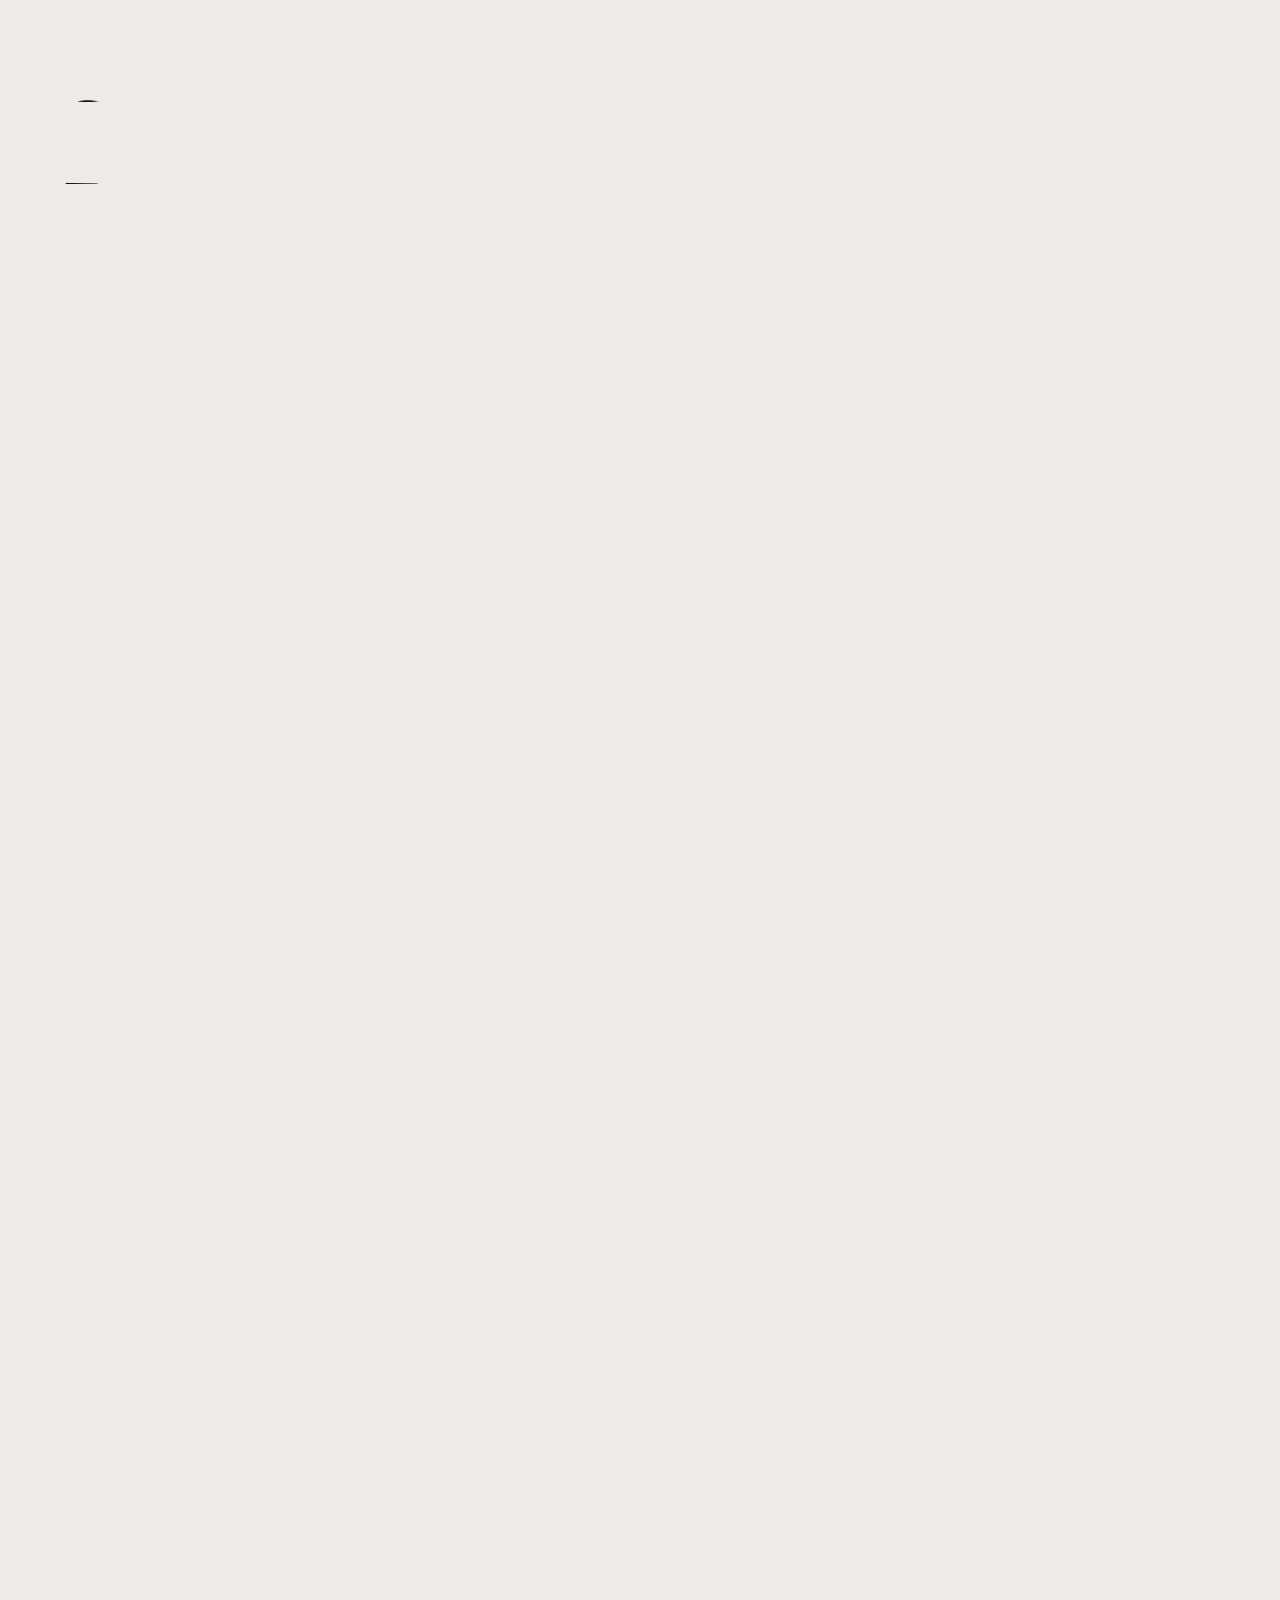
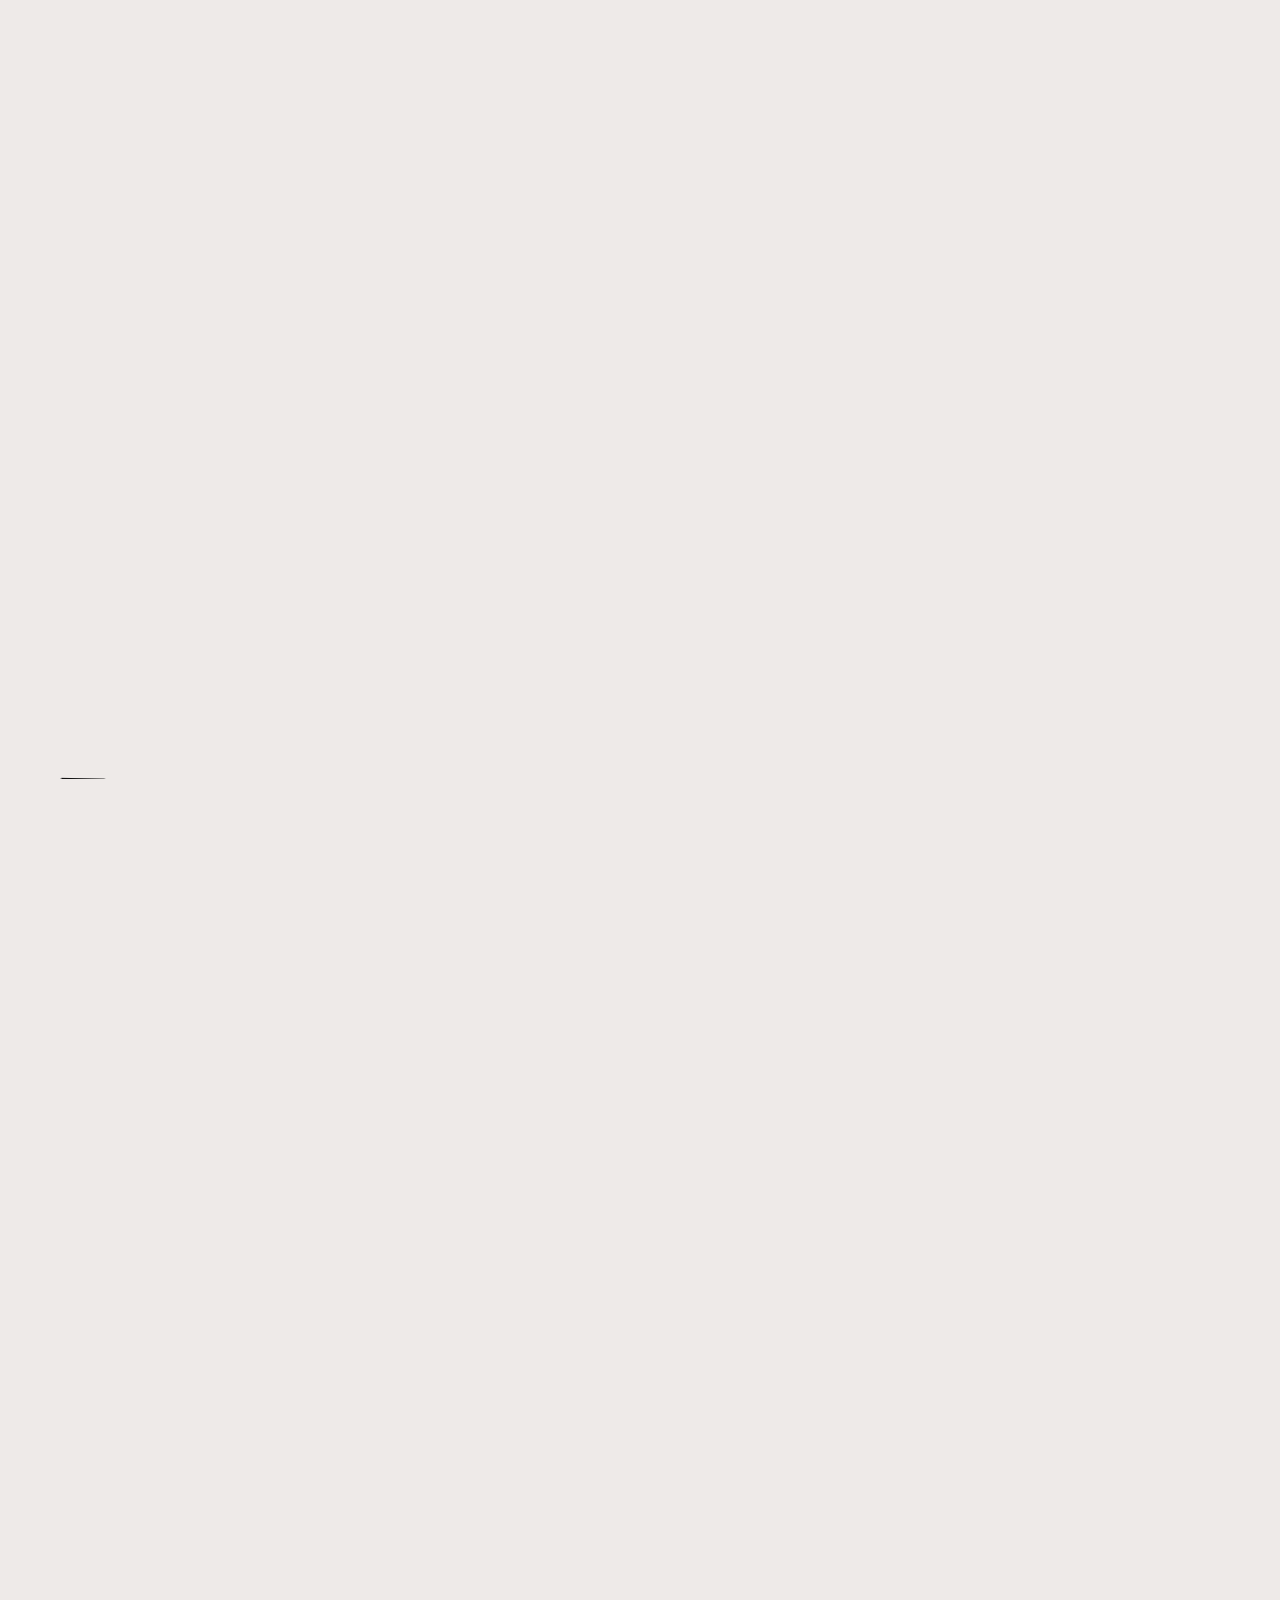
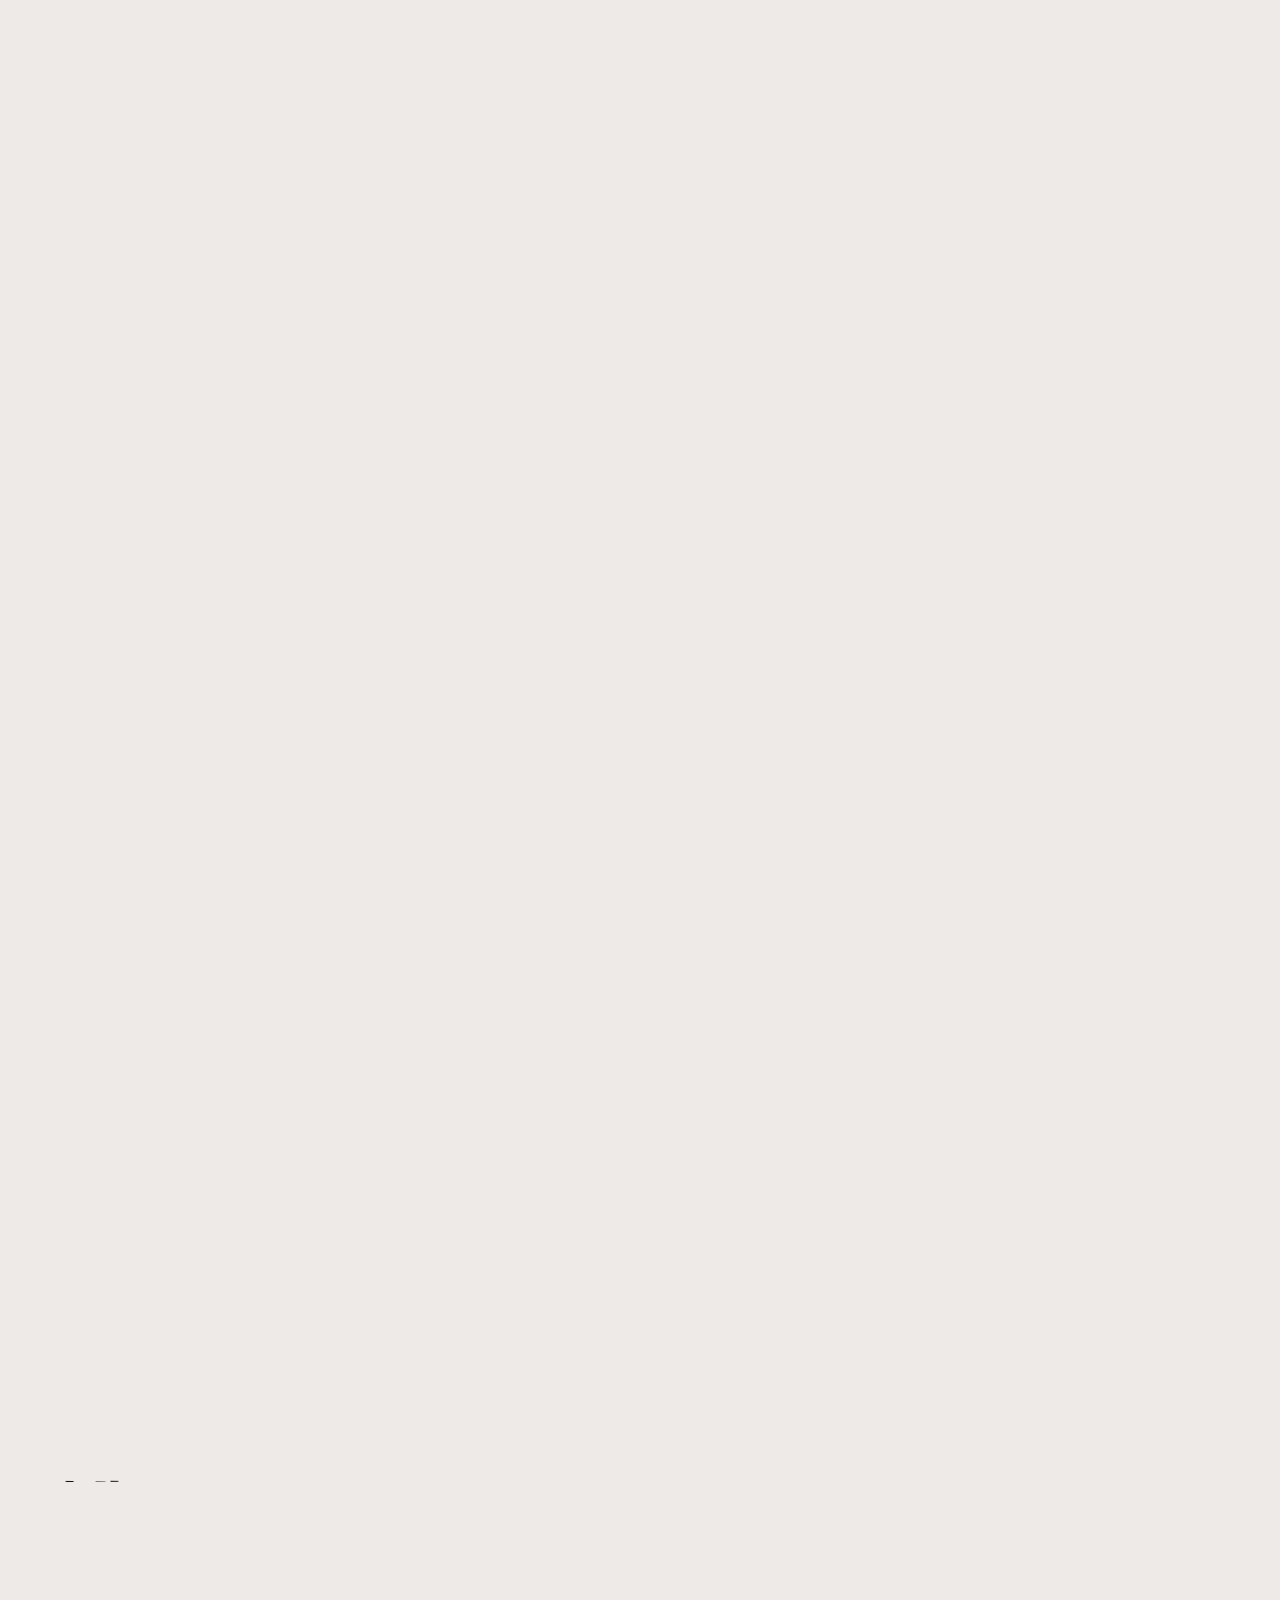
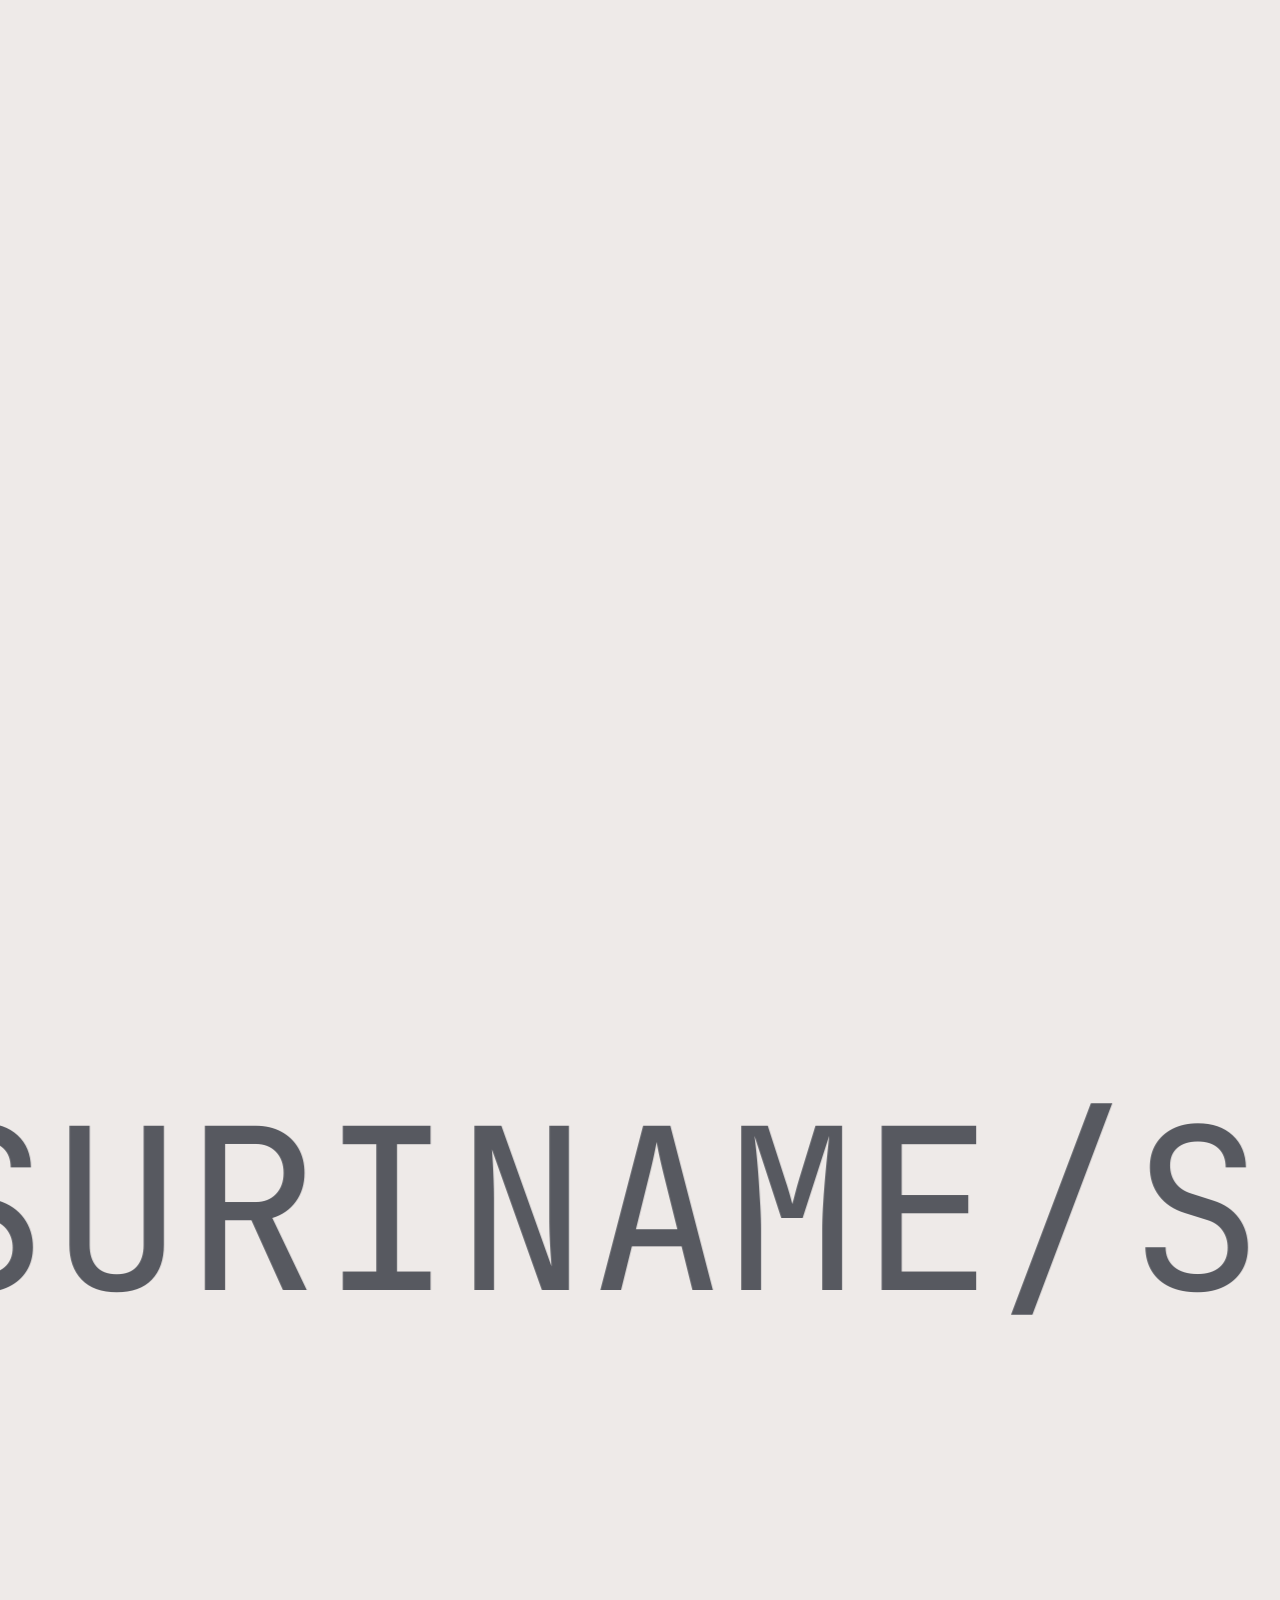
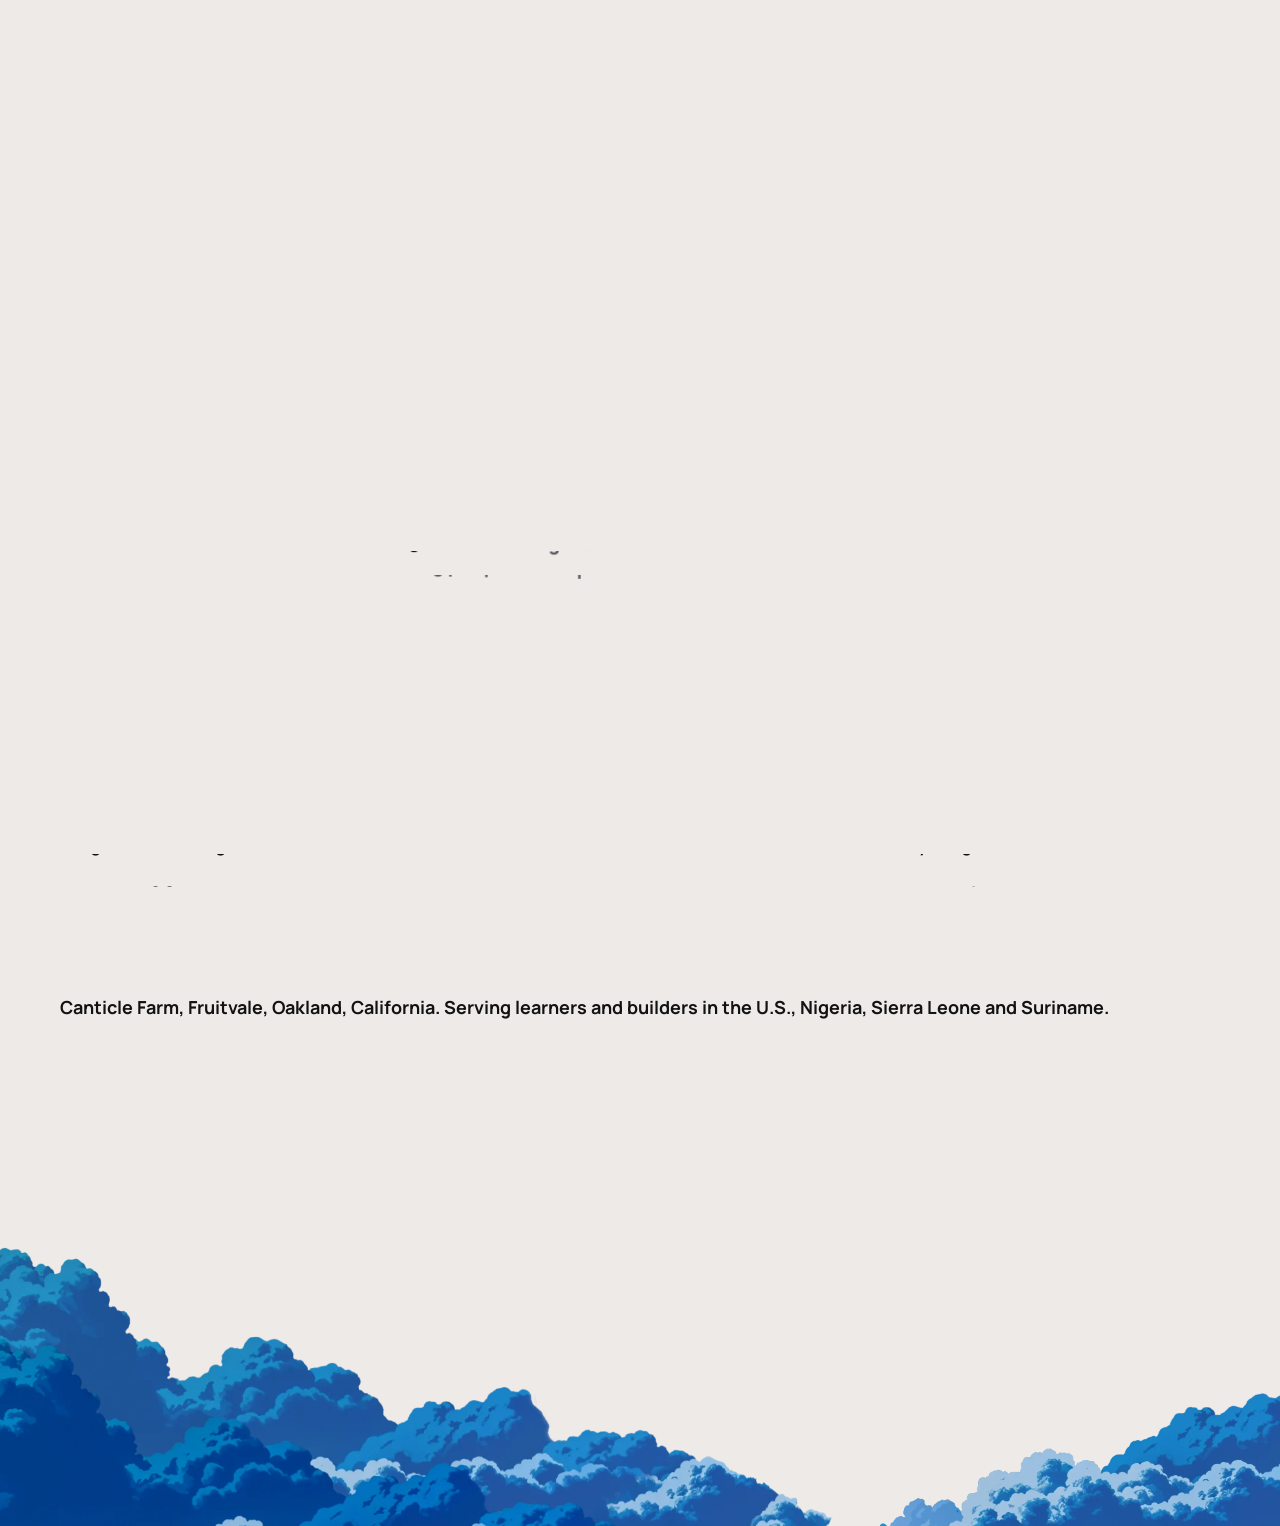
==== commit 3821caa2: "Add View code links to each project" ====
--- a/index.html
+++ b/index.html
@@ -52,7 +52,7 @@
     <!-- Styles Start -->
     <link rel="stylesheet" type="text/css" href="css/loader.css">
     <link rel="stylesheet" type="text/css" href="css/plugins.css">
-    <link rel="stylesheet" type="text/css" href="css/main.css">
+    <link rel="stylesheet" type="text/css" href="css/main.css?v=20261111b">
     <!-- Styles End -->
 
     <!-- Custom Browser Color Start -->
@@ -166,7 +166,7 @@
               <div class="mxd-menu__left">
                 <div class="main-menu">
                   <div class="main-menu__content">
-                    <ul id="main-menu" class="main-menu__accordion"><li class="main-menu__item"><div class="main-menu__divider divider-top"></div><div class="main-menu__toggle"><p class="main-menu__link"><span class="main-menu__number">/ 01</span><span class="main-menu__caption">Work</span></p><div class="main-menu__arrow"><svg xmlns="http://www.w3.org/2000/svg" version="1.1" viewBox="0 0 18 18"><path d="M10.8,0v3.6h-3.6V0h3.6ZM14.4,10.8h3.6v-3.6h-3.6v-3.6h-3.6v3.6H0v3.6h10.8v3.6h3.6v-3.6ZM10.8,14.4h-3.6v3.6h3.6v-3.6Z"/></svg></div></div><ul class="submenu"><li class="submenu__item"><a href="#founded">What I founded</a></li><li class="submenu__item"><a href="#farm">Grown at Canticle Farm</a></li><li class="submenu__item"><a href="#world">Taught and built together</a></li><li class="submenu__item"><a href="#kids">Kids' coding games</a></li></ul></li><li class="main-menu__item"><div class="main-menu__divider divider-top"></div><div class="main-menu__toggle"><p class="main-menu__link"><span class="main-menu__number">/ 02</span><span class="main-menu__caption">Founded</span></p><div class="main-menu__arrow"><svg xmlns="http://www.w3.org/2000/svg" version="1.1" viewBox="0 0 18 18"><path d="M10.8,0v3.6h-3.6V0h3.6ZM14.4,10.8h3.6v-3.6h-3.6v-3.6h-3.6v3.6H0v3.6h10.8v3.6h3.6v-3.6ZM10.8,14.4h-3.6v3.6h3.6v-3.6Z"/></svg></div></div><ul class="submenu"><li class="submenu__item"><a href="https://app.benefitssafe.com" target="_blank">BenefitsSafe</a></li><li class="submenu__item"><a href="https://kuumbacode.com" target="_blank">Kuumba Code</a></li></ul></li><li class="main-menu__item"><div class="main-menu__divider divider-top"></div><div class="main-menu__toggle"><p class="main-menu__link"><span class="main-menu__number">/ 03</span><span class="main-menu__caption">Find me</span></p><div class="main-menu__arrow"><svg xmlns="http://www.w3.org/2000/svg" version="1.1" viewBox="0 0 18 18"><path d="M10.8,0v3.6h-3.6V0h3.6ZM14.4,10.8h3.6v-3.6h-3.6v-3.6h-3.6v3.6H0v3.6h10.8v3.6h3.6v-3.6ZM10.8,14.4h-3.6v3.6h3.6v-3.6Z"/></svg></div></div><ul class="submenu"><li class="submenu__item"><a href="https://github.com/StynerStiner" target="_blank">GitHub</a></li><li class="submenu__item"><a href="https://www.linkedin.com/in/styner-stiner" target="_blank">LinkedIn</a></li><li class="submenu__item"><a href="https://www.credly.com/users/stynerdev/badges" target="_blank">Credly badges</a></li><li class="submenu__item"><a href="mailto:contact@stynerdev.com">Email</a></li></ul></li></ul>
+                    <ul id="main-menu" class="main-menu__accordion"><li class="main-menu__item"><div class="main-menu__divider divider-top"></div><div class="main-menu__toggle"><p class="main-menu__link"><span class="main-menu__number">/ 01</span><span class="main-menu__caption">Work</span></p><div class="main-menu__arrow"><svg xmlns="http://www.w3.org/2000/svg" version="1.1" viewBox="0 0 18 18"><path d="M10.8,0v3.6h-3.6V0h3.6ZM14.4,10.8h3.6v-3.6h-3.6v-3.6h-3.6v3.6H0v3.6h10.8v3.6h3.6v-3.6ZM10.8,14.4h-3.6v3.6h3.6v-3.6Z"/></svg></div></div><ul class="submenu"><li class="submenu__item"><a href="#founded">What I founded</a></li><li class="submenu__item"><a href="#farm">Grown at Canticle Farm</a></li><li class="submenu__item"><a href="#world">Taught and built together</a></li><li class="submenu__item"><a href="#kids">Kids' coding games</a></li></ul></li><li class="main-menu__item"><div class="main-menu__divider divider-top"></div><div class="main-menu__toggle"><p class="main-menu__link"><span class="main-menu__number">/ 02</span><span class="main-menu__caption">Founded</span></p><div class="main-menu__arrow"><svg xmlns="http://www.w3.org/2000/svg" version="1.1" viewBox="0 0 18 18"><path d="M10.8,0v3.6h-3.6V0h3.6ZM14.4,10.8h3.6v-3.6h-3.6v-3.6h-3.6v3.6H0v3.6h10.8v3.6h3.6v-3.6ZM10.8,14.4h-3.6v3.6h3.6v-3.6Z"/></svg></div></div><ul class="submenu"><li class="submenu__item"><a href="https://app.benefitssafe.com" target="_blank">BenefitsSafe</a></li><li class="submenu__item"><a href="https://kuumbacode.com" target="_blank">Kuumba Code</a></li></ul></li><li class="main-menu__item"><div class="main-menu__divider divider-top"></div><div class="main-menu__toggle"><p class="main-menu__link"><span class="main-menu__number">/ 03</span><span class="main-menu__caption">Find me</span></p><div class="main-menu__arrow"><svg xmlns="http://www.w3.org/2000/svg" version="1.1" viewBox="0 0 18 18"><path d="M10.8,0v3.6h-3.6V0h3.6ZM14.4,10.8h3.6v-3.6h-3.6v-3.6h-3.6v3.6H0v3.6h10.8v3.6h3.6v-3.6ZM10.8,14.4h-3.6v3.6h3.6v-3.6Z"/></svg></div></div><ul class="submenu"><li class="submenu__item"><a href="https://github.com/StynerStiner" target="_blank">GitHub</a></li><li class="submenu__item"><a href="https://github.com/StynerStiner/StynerDev-Portfolio" target="_blank">Code for every project</a></li><li class="submenu__item"><a href="https://www.linkedin.com/in/styner-stiner" target="_blank">LinkedIn</a></li><li class="submenu__item"><a href="https://www.credly.com/users/stynerdev/badges" target="_blank">Credly badges</a></li><li class="submenu__item"><a href="mailto:contact@stynerdev.com">Email</a></li></ul></li></ul>
                   </div>
                 </div>
               </div>
@@ -378,6 +378,7 @@
                     <div class="mxd-demo-grid__caption">
                       <div class="mxd-demo-grid__name">
                         <a class="project-name-s" href="https://app.benefitssafe.com" target="_blank">BenefitsSafe</a>
+                        <a class="styner-code-link" href="https://github.com/StynerStiner/StynerDev-Portfolio/tree/main/3-Building-and-Automation/benefitssafe-app" target="_blank" rel="noopener" aria-label="View the code for BenefitsSafe on GitHub">View code ↗</a>
                       </div>
                       <div class="mxd-demo-grid__tags"><span class="tag tag-s tag-medium mxd-scramble">Founder</span><span class="tag tag-s tag-medium mxd-scramble">Fintech</span><span class="tag tag-s tag-medium mxd-scramble">AI compliance</span></div>
                     </div>
@@ -390,6 +391,7 @@
                     <div class="mxd-demo-grid__caption">
                       <div class="mxd-demo-grid__name">
                         <a class="project-name-s" href="https://kuumbacode.com" target="_blank">Kuumba Code</a>
+                        <a class="styner-code-link" href="https://github.com/StynerStiner/StynerDev-Portfolio/tree/main/2-Teaching-Kuumba-Code/kuumbacode" target="_blank" rel="noopener" aria-label="View the code for Kuumba Code on GitHub">View code ↗</a>
                       </div>
                       <div class="mxd-demo-grid__tags"><span class="tag tag-s tag-medium mxd-scramble">Founder</span><span class="tag tag-s tag-medium mxd-scramble">Free AI school</span><span class="tag tag-s tag-medium mxd-scramble">3 countries</span></div>
                     </div>
@@ -431,6 +433,7 @@
                     <div class="mxd-demo-grid__caption">
                       <div class="mxd-demo-grid__name">
                         <a class="project-name-s" href="https://abejassinfronteras.org" target="_blank">Abejas Sin Fronteras</a>
+                        <a class="styner-code-link" href="https://github.com/StynerStiner/StynerDev-Portfolio/tree/main/2-Teaching-Kuumba-Code/abejas-sin-fronteras" target="_blank" rel="noopener" aria-label="View the code for Abejas Sin Fronteras on GitHub">View code ↗</a>
                       </div>
                       <div class="mxd-demo-grid__tags"><span class="tag tag-s tag-medium mxd-scramble">Resident</span><span class="tag tag-s tag-medium mxd-scramble">Shared at the U.N.</span></div>
                     </div>
@@ -443,6 +446,7 @@
                     <div class="mxd-demo-grid__caption">
                       <div class="mxd-demo-grid__name">
                         <a class="project-name-s" href="https://franciscoherrera-guitartheme-main.vercel.app" target="_blank">Francisco Herrera</a>
+                        <a class="styner-code-link" href="https://github.com/StynerStiner/StynerDev-Portfolio#3-building--automation" target="_blank" rel="noopener" aria-label="View the code for Francisco Herrera on GitHub">View code ↗</a>
                       </div>
                       <div class="mxd-demo-grid__tags"><span class="tag tag-s tag-medium mxd-scramble">Resident</span><span class="tag tag-s tag-medium mxd-scramble">Musician</span></div>
                     </div>
@@ -455,6 +459,7 @@
                     <div class="mxd-demo-grid__caption">
                       <div class="mxd-demo-grid__name">
                         <a class="project-name-s" href="https://earthyorganics.vercel.app" target="_blank">Earthy Organics</a>
+                        <a class="styner-code-link" href="https://github.com/StynerStiner/StynerDev-Portfolio/tree/main/3-Building-and-Automation/earthyorganics" target="_blank" rel="noopener" aria-label="View the code for Earthy Organics on GitHub">View code ↗</a>
                       </div>
                       <div class="mxd-demo-grid__tags"><span class="tag tag-s tag-medium mxd-scramble">Founders' family</span><span class="tag tag-s tag-medium mxd-scramble">E-commerce</span></div>
                     </div>
@@ -467,6 +472,7 @@
                     <div class="mxd-demo-grid__caption">
                       <div class="mxd-demo-grid__name">
                         <a class="project-name-s" href="https://ecotonesls.com" target="_blank">Ecotones Land Stewardship</a>
+                        <a class="styner-code-link" href="https://github.com/StynerStiner/StynerDev-Portfolio/tree/main/2-Teaching-Kuumba-Code/ecotones-ls" target="_blank" rel="noopener" aria-label="View the code for Ecotones Land Stewardship on GitHub">View code ↗</a>
                       </div>
                       <div class="mxd-demo-grid__tags"><span class="tag tag-s tag-medium mxd-scramble">Founder's son</span><span class="tag tag-s tag-medium mxd-scramble">Bilingual</span></div>
                     </div>
@@ -479,6 +485,7 @@
                     <div class="mxd-demo-grid__caption">
                       <div class="mxd-demo-grid__name">
                         <a class="project-name-s" href="https://www.herbalbreadicine.com" target="_blank">Herbal Breadicine</a>
+                        <a class="styner-code-link" href="https://github.com/StynerStiner/Herbalbreadicine-main" target="_blank" rel="noopener" aria-label="View the code for Herbal Breadicine on GitHub">View code ↗</a>
                       </div>
                       <div class="mxd-demo-grid__tags"><span class="tag tag-s tag-medium mxd-scramble">Community member</span><span class="tag tag-s tag-medium mxd-scramble">Catering</span></div>
                     </div>
@@ -503,6 +510,7 @@
                     <div class="mxd-demo-grid__caption">
                       <div class="mxd-demo-grid__name">
                         <a class="project-name-s" href="https://www.watanistiner.com" target="_blank">Watani Stiner</a>
+                        <a class="styner-code-link" href="https://github.com/StynerStiner/watanistiner" target="_blank" rel="noopener" aria-label="View the code for Watani Stiner on GitHub">View code ↗</a>
                       </div>
                       <div class="mxd-demo-grid__tags"><span class="tag tag-s tag-medium mxd-scramble">Speaker</span><span class="tag tag-s tag-medium mxd-scramble">Legacy</span></div>
                     </div>
@@ -515,6 +523,7 @@
                     <div class="mxd-demo-grid__caption">
                       <div class="mxd-demo-grid__name">
                         <a class="project-name-s" href="https://passingthefire.watanistiner.com" target="_blank">Passing the Fire</a>
+                        <a class="styner-code-link" href="https://github.com/StynerStiner/WataniStiner-Passing-The-Fire-Flyer-main-" target="_blank" rel="noopener" aria-label="View the code for Passing the Fire on GitHub">View code ↗</a>
                       </div>
                       <div class="mxd-demo-grid__tags"><span class="tag tag-s tag-medium mxd-scramble">Teaching</span><span class="tag tag-s tag-medium mxd-scramble">Fundraising</span></div>
                     </div>
@@ -556,6 +565,7 @@
                     <div class="mxd-demo-grid__caption">
                       <div class="mxd-demo-grid__name">
                         <a class="project-name-s" href="https://splus89.vercel.app" target="_blank">SPlus89</a>
+                        <a class="styner-code-link" href="https://github.com/StynerStiner/SPlus89" target="_blank" rel="noopener" aria-label="View the code for SPlus89 on GitHub">View code ↗</a>
                       </div>
                       <div class="mxd-demo-grid__tags"><span class="tag tag-s tag-medium mxd-scramble">Nigeria</span><span class="tag tag-s tag-medium mxd-scramble">Artist</span><span class="tag tag-s tag-medium mxd-scramble">AI tools</span></div>
                     </div>
@@ -568,6 +578,7 @@
                     <div class="mxd-demo-grid__caption">
                       <div class="mxd-demo-grid__name">
                         <a class="project-name-s" href="https://drmichaelralph.vercel.app" target="_blank">Dr. Michael Ralph</a>
+                        <a class="styner-code-link" href="https://github.com/StynerStiner/StynerDev-Portfolio/tree/main/3-Building-and-Automation/dr-michaelralph" target="_blank" rel="noopener" aria-label="View the code for Dr. Michael Ralph on GitHub">View code ↗</a>
                       </div>
                       <div class="mxd-demo-grid__tags"><span class="tag tag-s tag-medium mxd-scramble">Howard University</span><span class="tag tag-s tag-medium mxd-scramble">Site rescue</span></div>
                     </div>
@@ -580,6 +591,7 @@
                     <div class="mxd-demo-grid__caption">
                       <div class="mxd-demo-grid__name">
                         <a class="project-name-s" href="https://nedra.stynerdev.com" target="_blank">Dr. Nedra T. Williams</a>
+                        <a class="styner-code-link" href="https://github.com/StynerStiner/conjure-collage" target="_blank" rel="noopener" aria-label="View the code for Dr. Nedra T. Williams on GitHub">View code ↗</a>
                       </div>
                       <div class="mxd-demo-grid__tags"><span class="tag tag-s tag-medium mxd-scramble">Collage artist</span><span class="tag tag-s tag-medium mxd-scramble">Site rebuild</span></div>
                     </div>
@@ -592,6 +604,7 @@
                     <div class="mxd-demo-grid__caption">
                       <div class="mxd-demo-grid__name">
                         <a class="project-name-s" href="https://miraniwell.vercel.app" target="_blank">Mirani Well</a>
+                        <a class="styner-code-link" href="https://github.com/StynerStiner/miraniwell" target="_blank" rel="noopener" aria-label="View the code for Mirani Well on GitHub">View code ↗</a>
                       </div>
                       <div class="mxd-demo-grid__tags"><span class="tag tag-s tag-medium mxd-scramble">Wellness app</span><span class="tag tag-s tag-medium mxd-scramble">Concept build</span></div>
                     </div>
@@ -616,6 +629,7 @@
                     <div class="mxd-demo-grid__caption">
                       <div class="mxd-demo-grid__name">
                         <a class="project-name-s" href="https://dhardest-beatz.vercel.app" target="_blank">D'Hardest Beatz</a>
+                        <a class="styner-code-link" href="https://github.com/StynerStiner/StynerDev-Portfolio/tree/main/3-Building-and-Automation/dhardest-beatz" target="_blank" rel="noopener" aria-label="View the code for D'Hardest Beatz on GitHub">View code ↗</a>
                       </div>
                       <div class="mxd-demo-grid__tags"><span class="tag tag-s tag-medium mxd-scramble">Sierra Leone</span><span class="tag tag-s tag-medium mxd-scramble">Producer</span></div>
                     </div>
@@ -628,6 +642,7 @@
                     <div class="mxd-demo-grid__caption">
                       <div class="mxd-demo-grid__name">
                         <a class="project-name-s" href="https://taru-auto-service.vercel.app" target="_blank">Taru Auto Repair</a>
+                        <a class="styner-code-link" href="https://github.com/StynerStiner/StynerDev-Portfolio/tree/main/2-Teaching-Kuumba-Code/TaruAutoService" target="_blank" rel="noopener" aria-label="View the code for Taru Auto Repair on GitHub">View code ↗</a>
                       </div>
                       <div class="mxd-demo-grid__tags"><span class="tag tag-s tag-medium mxd-scramble">Suriname</span><span class="tag tag-s tag-medium mxd-scramble">Student</span></div>
                     </div>
@@ -640,6 +655,7 @@
                     <div class="mxd-demo-grid__caption">
                       <div class="mxd-demo-grid__name">
                         <a class="project-name-s" href="https://syntriguard.vercel.app/login" target="_blank">SyntriGuard</a>
+                        <a class="styner-code-link" href="https://github.com/StynerStiner/syntriguard" target="_blank" rel="noopener" aria-label="View the code for SyntriGuard on GitHub">View code ↗</a>
                       </div>
                       <div class="mxd-demo-grid__tags"><span class="tag tag-s tag-medium mxd-scramble">Suriname</span><span class="tag tag-s tag-medium mxd-scramble">Security dashboard</span></div>
                     </div>
@@ -681,6 +697,7 @@
                     <div class="mxd-demo-grid__caption">
                       <div class="mxd-demo-grid__name">
                         <a class="project-name-s" href="https://zombie-war-web.vercel.app" target="_blank">Zombie War</a>
+                        <a class="styner-code-link" href="https://github.com/StynerStiner/StynerDev-Portfolio/tree/main/2-Teaching-Kuumba-Code/zombie-war" target="_blank" rel="noopener" aria-label="View the code for Zombie War on GitHub">View code ↗</a>
                       </div>
                       <div class="mxd-demo-grid__tags"><span class="tag tag-s tag-medium mxd-scramble">Kids' class</span><span class="tag tag-s tag-medium mxd-scramble">Game</span></div>
                     </div>
@@ -693,6 +710,7 @@
                     <div class="mxd-demo-grid__caption">
                       <div class="mxd-demo-grid__name">
                         <a class="project-name-s" href="https://ultra-elliot.vercel.app" target="_blank">Ultra Elliot</a>
+                        <a class="styner-code-link" href="https://github.com/StynerStiner/StynerDev-Portfolio/tree/main/2-Teaching-Kuumba-Code/ultra-elliot" target="_blank" rel="noopener" aria-label="View the code for Ultra Elliot on GitHub">View code ↗</a>
                       </div>
                       <div class="mxd-demo-grid__tags"><span class="tag tag-s tag-medium mxd-scramble">Kids' class</span><span class="tag tag-s tag-medium mxd-scramble">Game</span></div>
                     </div>
@@ -705,6 +723,7 @@
                     <div class="mxd-demo-grid__caption">
                       <div class="mxd-demo-grid__name">
                         <a class="project-name-s" href="https://maze-monster-battleground-main.vercel.app" target="_blank">Maze Monster Battleground</a>
+                        <a class="styner-code-link" href="https://github.com/StynerStiner/StynerDev-Portfolio/tree/main/2-Teaching-Kuumba-Code/maze-monster-battleground" target="_blank" rel="noopener" aria-label="View the code for Maze Monster Battleground on GitHub">View code ↗</a>
                       </div>
                       <div class="mxd-demo-grid__tags"><span class="tag tag-s tag-medium mxd-scramble">Kids' class</span><span class="tag tag-s tag-medium mxd-scramble">Game</span></div>
                     </div>
@@ -717,6 +736,7 @@
                     <div class="mxd-demo-grid__caption">
                       <div class="mxd-demo-grid__name">
                         <a class="project-name-s" href="https://watermelonweb.vercel.app" target="_blank">Sol's Watermelon Game</a>
+                        <a class="styner-code-link" href="https://github.com/StynerStiner/StynerDev-Portfolio/tree/main/2-Teaching-Kuumba-Code/watermelon-game" target="_blank" rel="noopener" aria-label="View the code for Sol's Watermelon Game on GitHub">View code ↗</a>
                       </div>
                       <div class="mxd-demo-grid__tags"><span class="tag tag-s tag-medium mxd-scramble">Kids' class</span><span class="tag tag-s tag-medium mxd-scramble">Game</span></div>
                     </div>
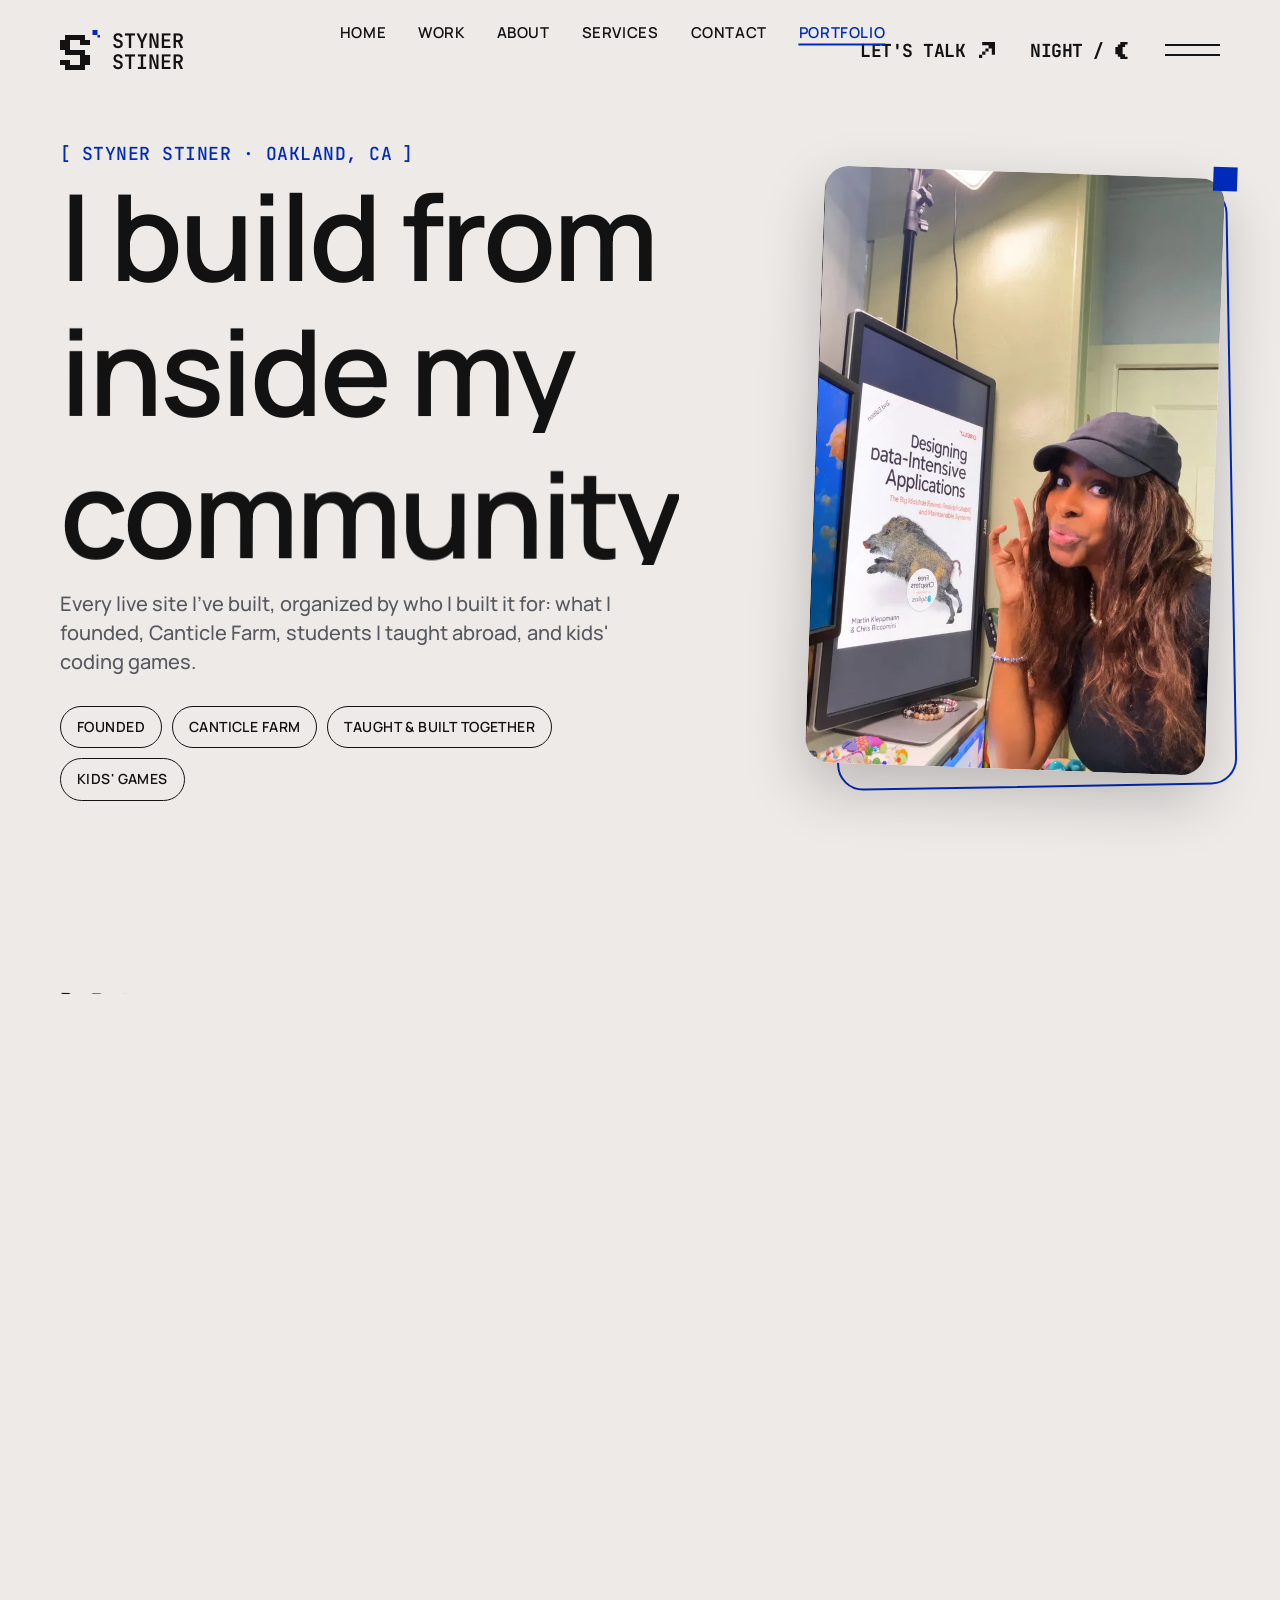
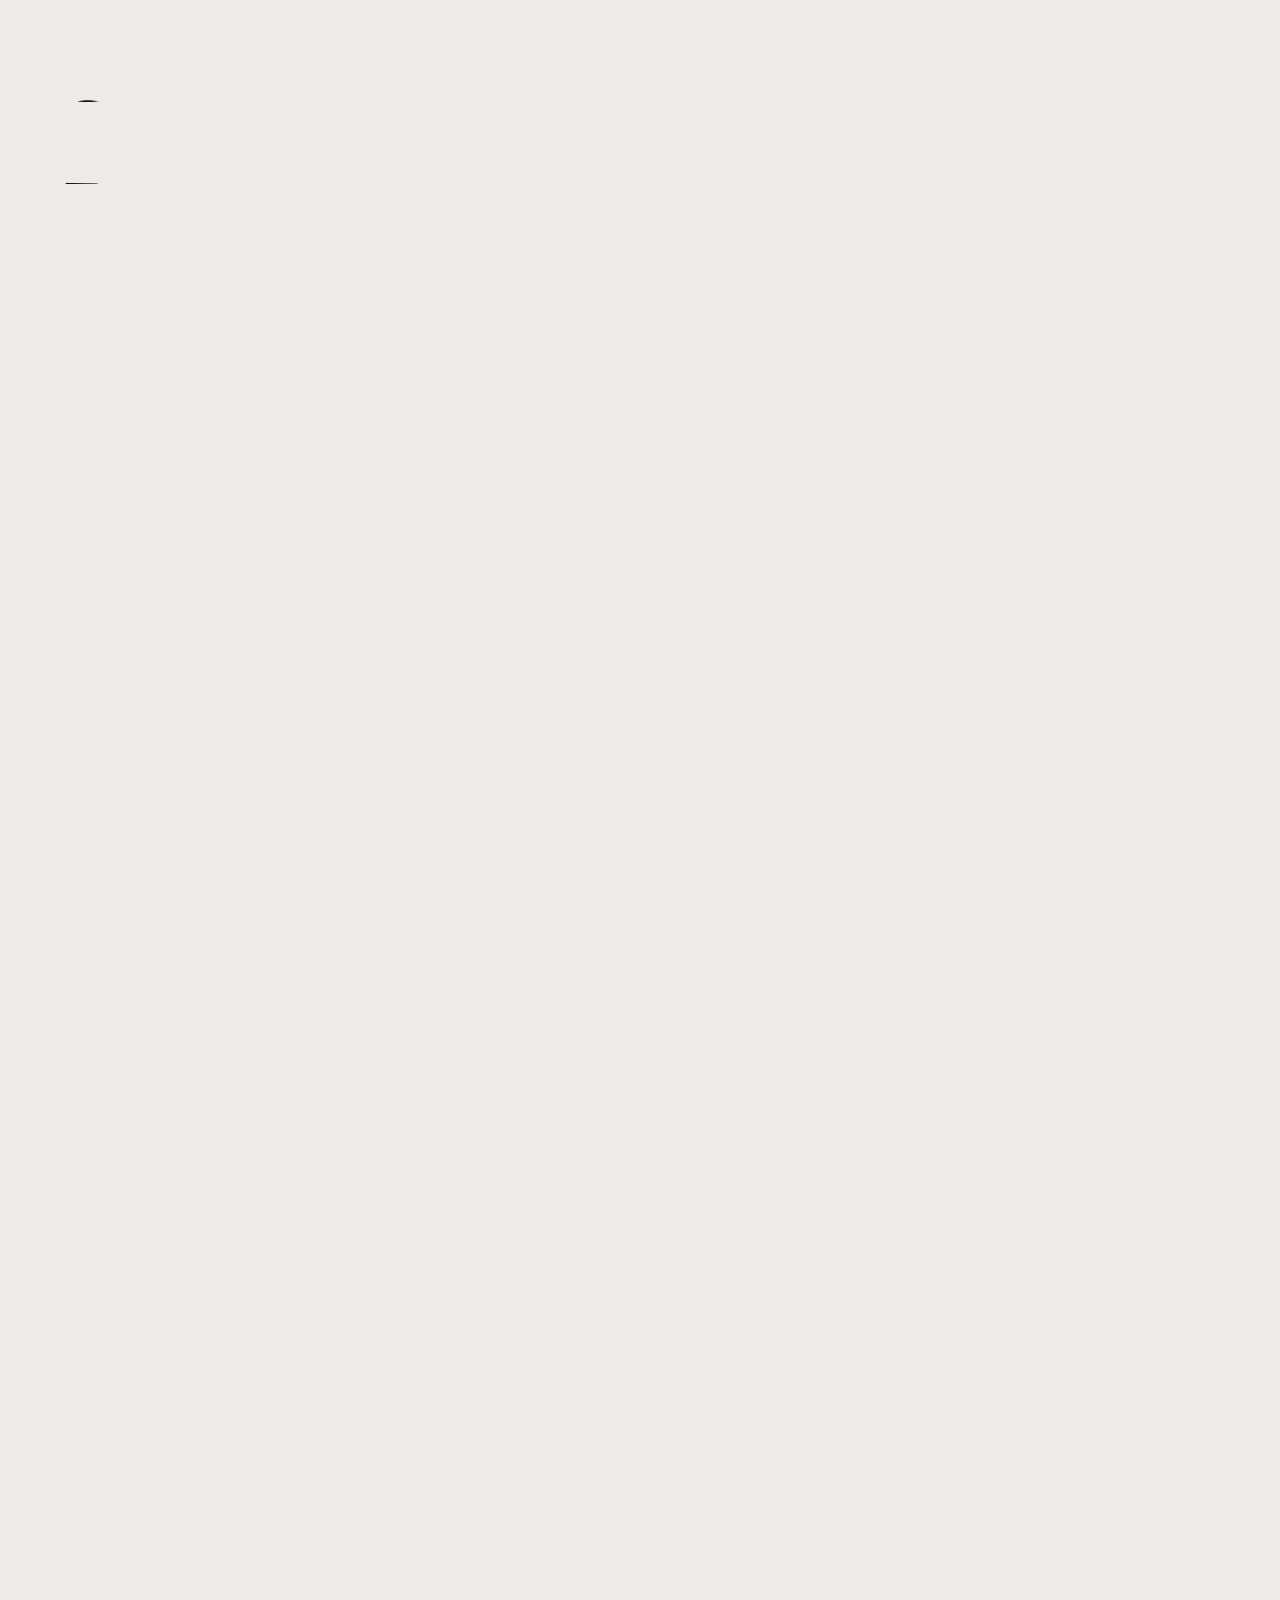
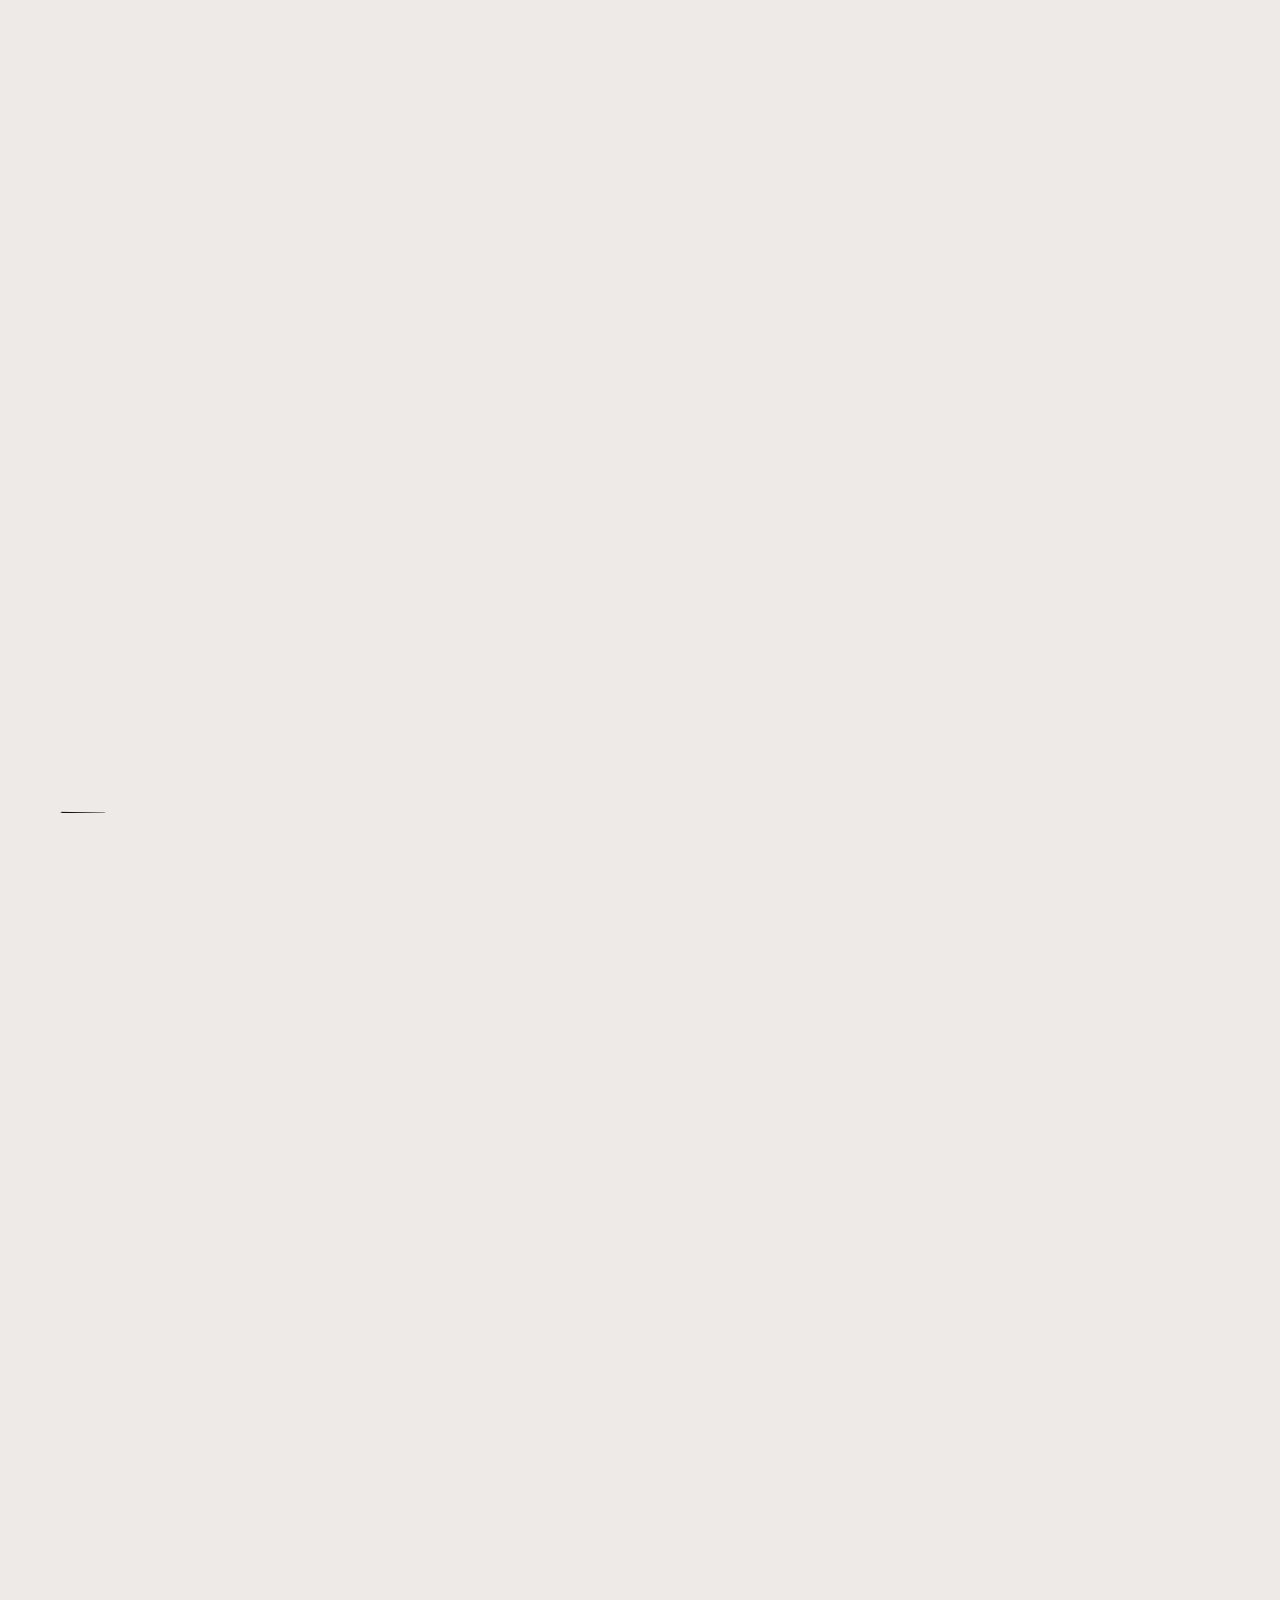
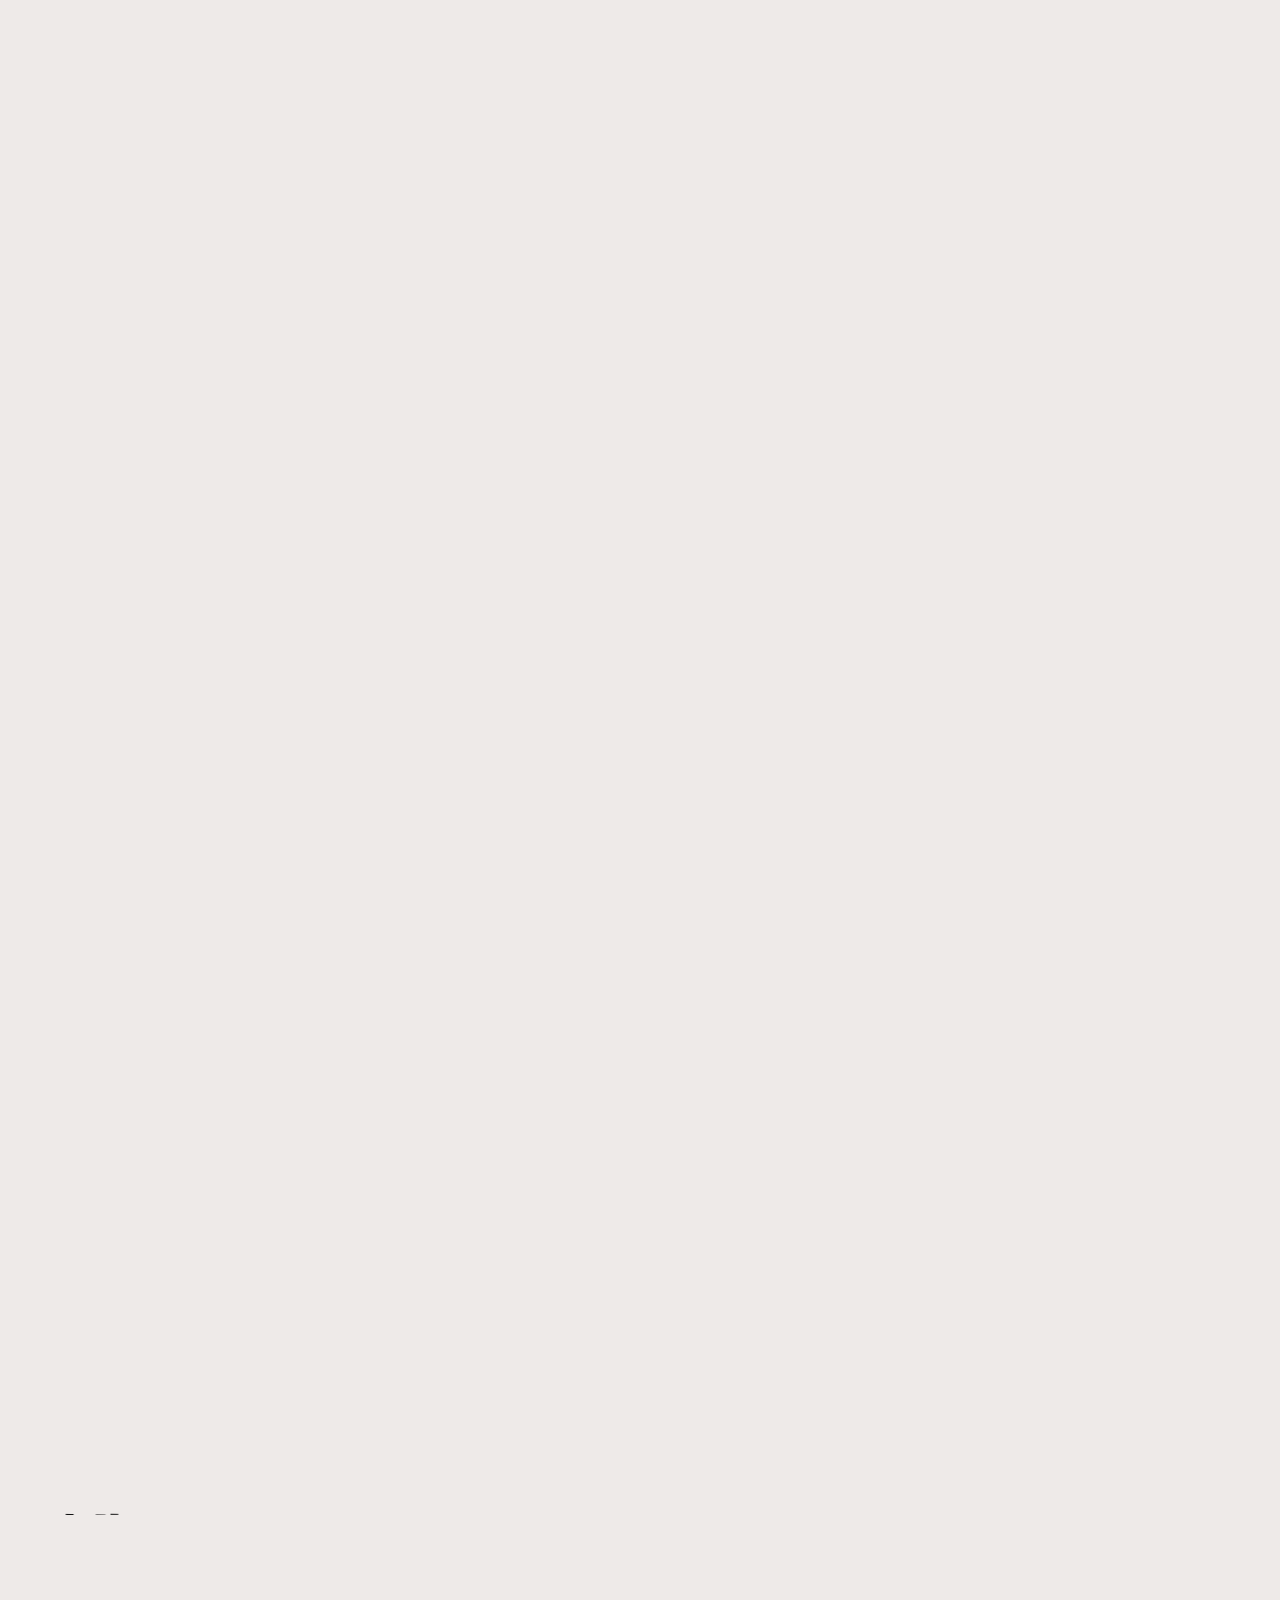
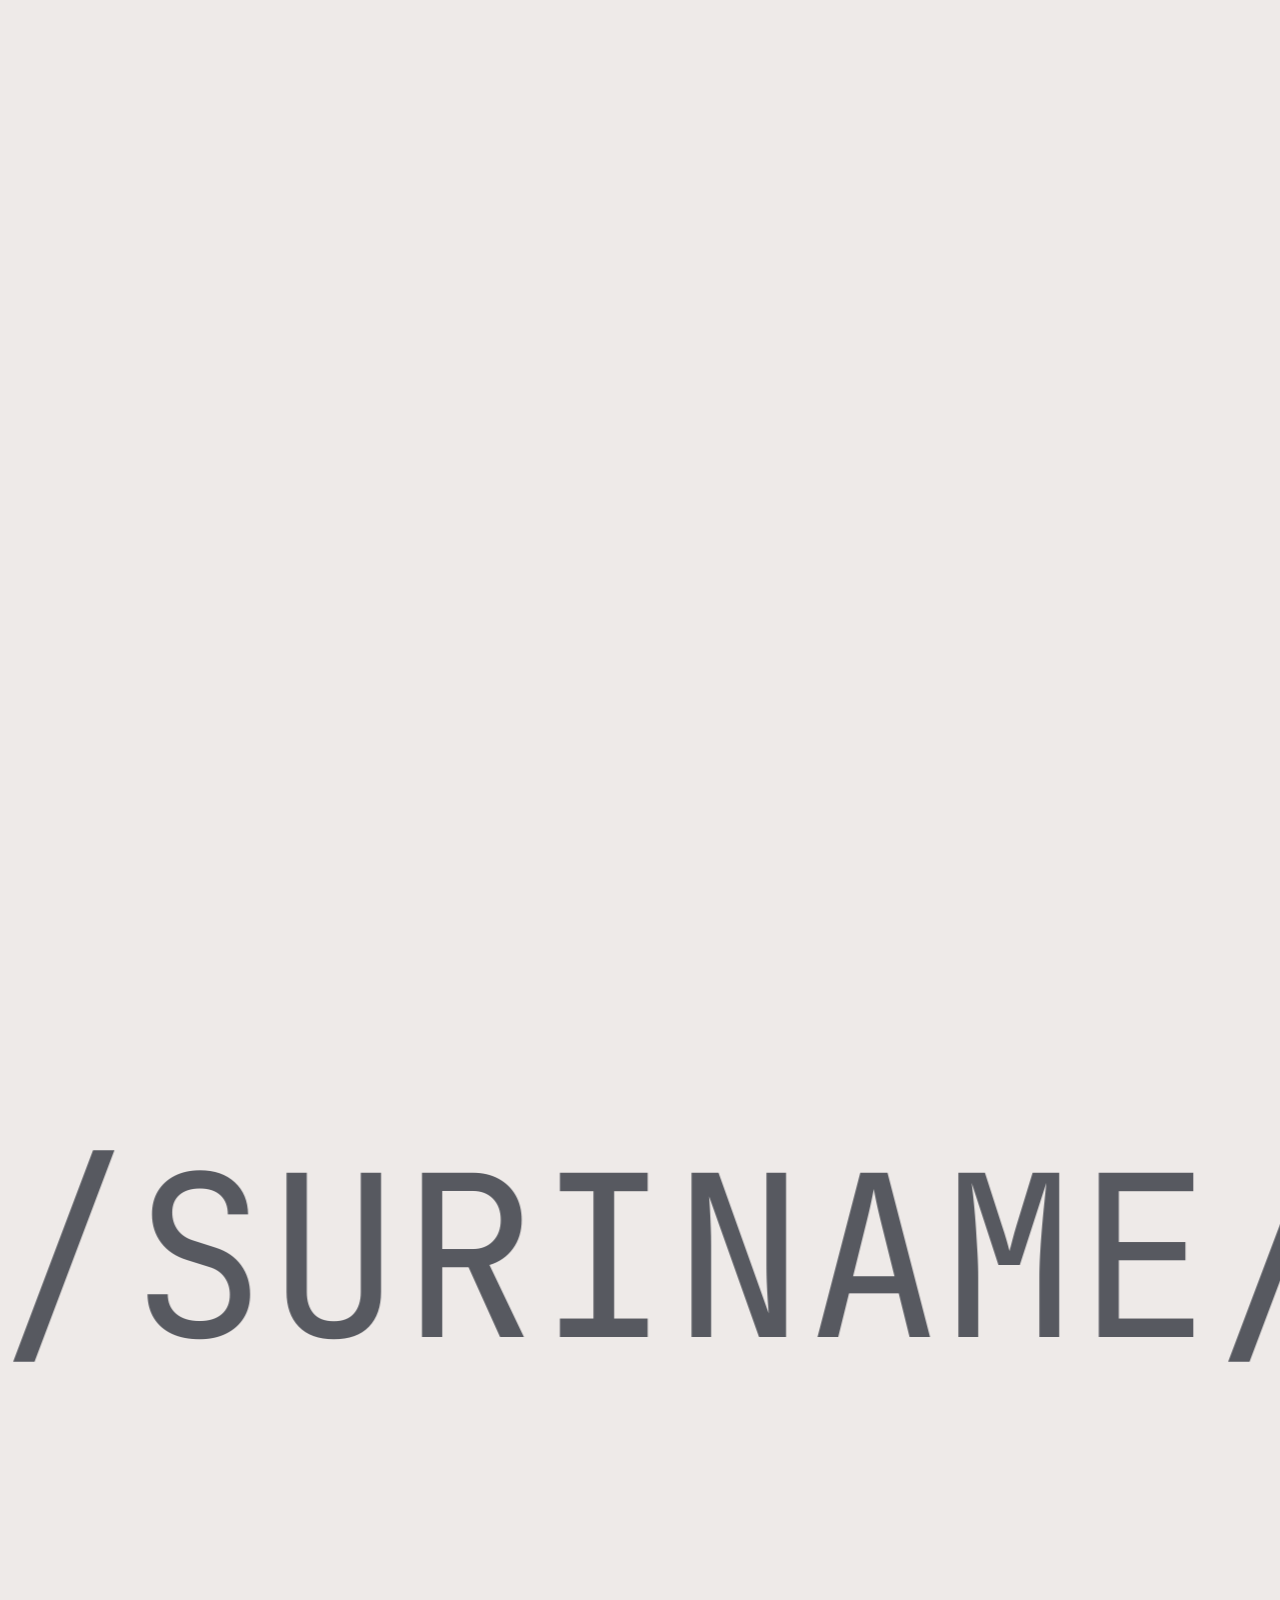
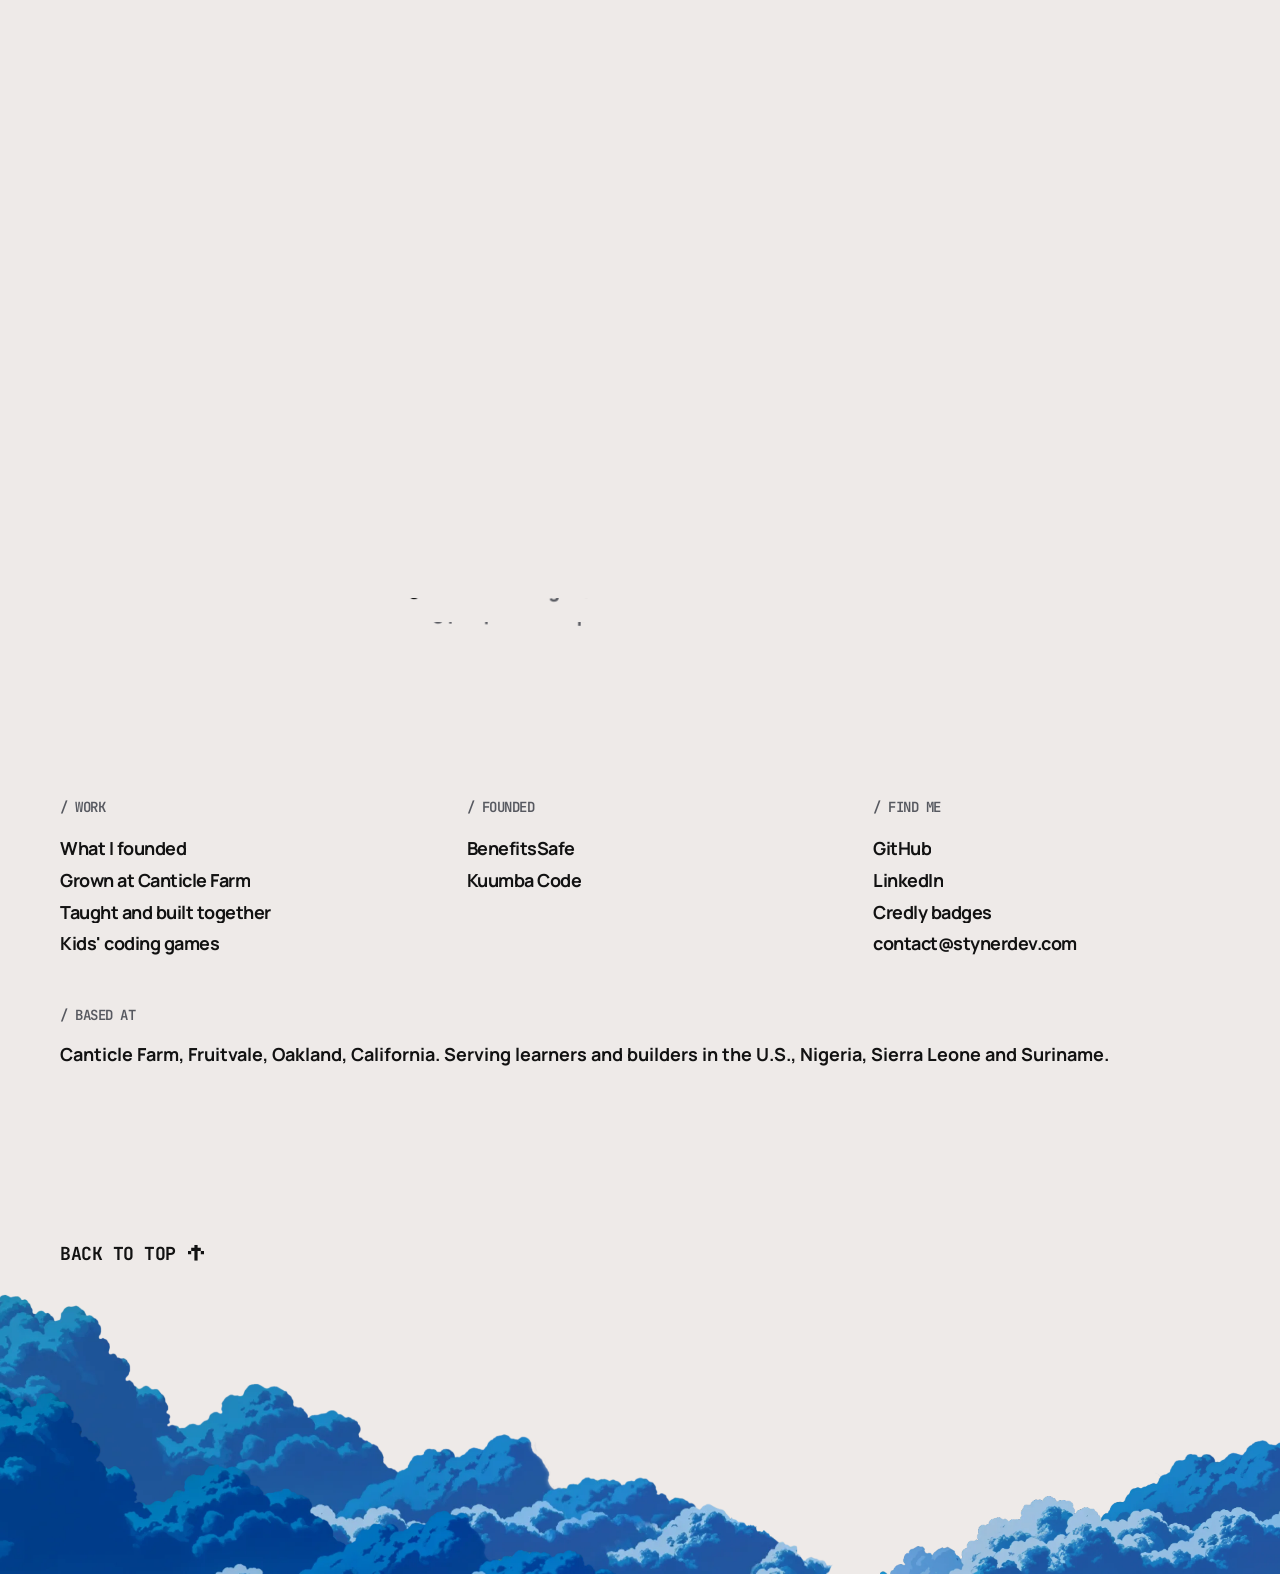
==== commit 196fbf51: "Add Zubaze code link and Web2 + Web3 tags" ====
--- a/index.html
+++ b/index.html
@@ -498,8 +498,9 @@
                     <div class="mxd-demo-grid__caption">
                       <div class="mxd-demo-grid__name">
                         <a class="project-name-s" href="https://zubaz-react.vercel.app" target="_blank">Zubaze</a>
-                      </div>
-                      <div class="mxd-demo-grid__tags"><span class="tag tag-s tag-medium mxd-scramble">Client portal</span><span class="tag tag-s tag-medium mxd-scramble">Built to manage these sites</span></div>
+                        <a class="styner-code-link" href="https://github.com/StynerStiner/StynerDev-Portfolio/tree/main/3-Building-and-Automation/zubaze" target="_blank" rel="noopener" aria-label="View the code for Zubaze on GitHub">View code ↗</a>
+                      </div>
+                      <div class="mxd-demo-grid__tags"><span class="tag tag-s tag-medium mxd-scramble">Client portal</span><span class="tag tag-s tag-medium mxd-scramble">Web2 + Web3</span><span class="tag tag-s tag-medium mxd-scramble">Data on ICP</span></div>
                     </div>
                   </div>
                   <div class="col-12 col-md-6 mxd-demo-grid__item mxd-grid-item animate-card-2">
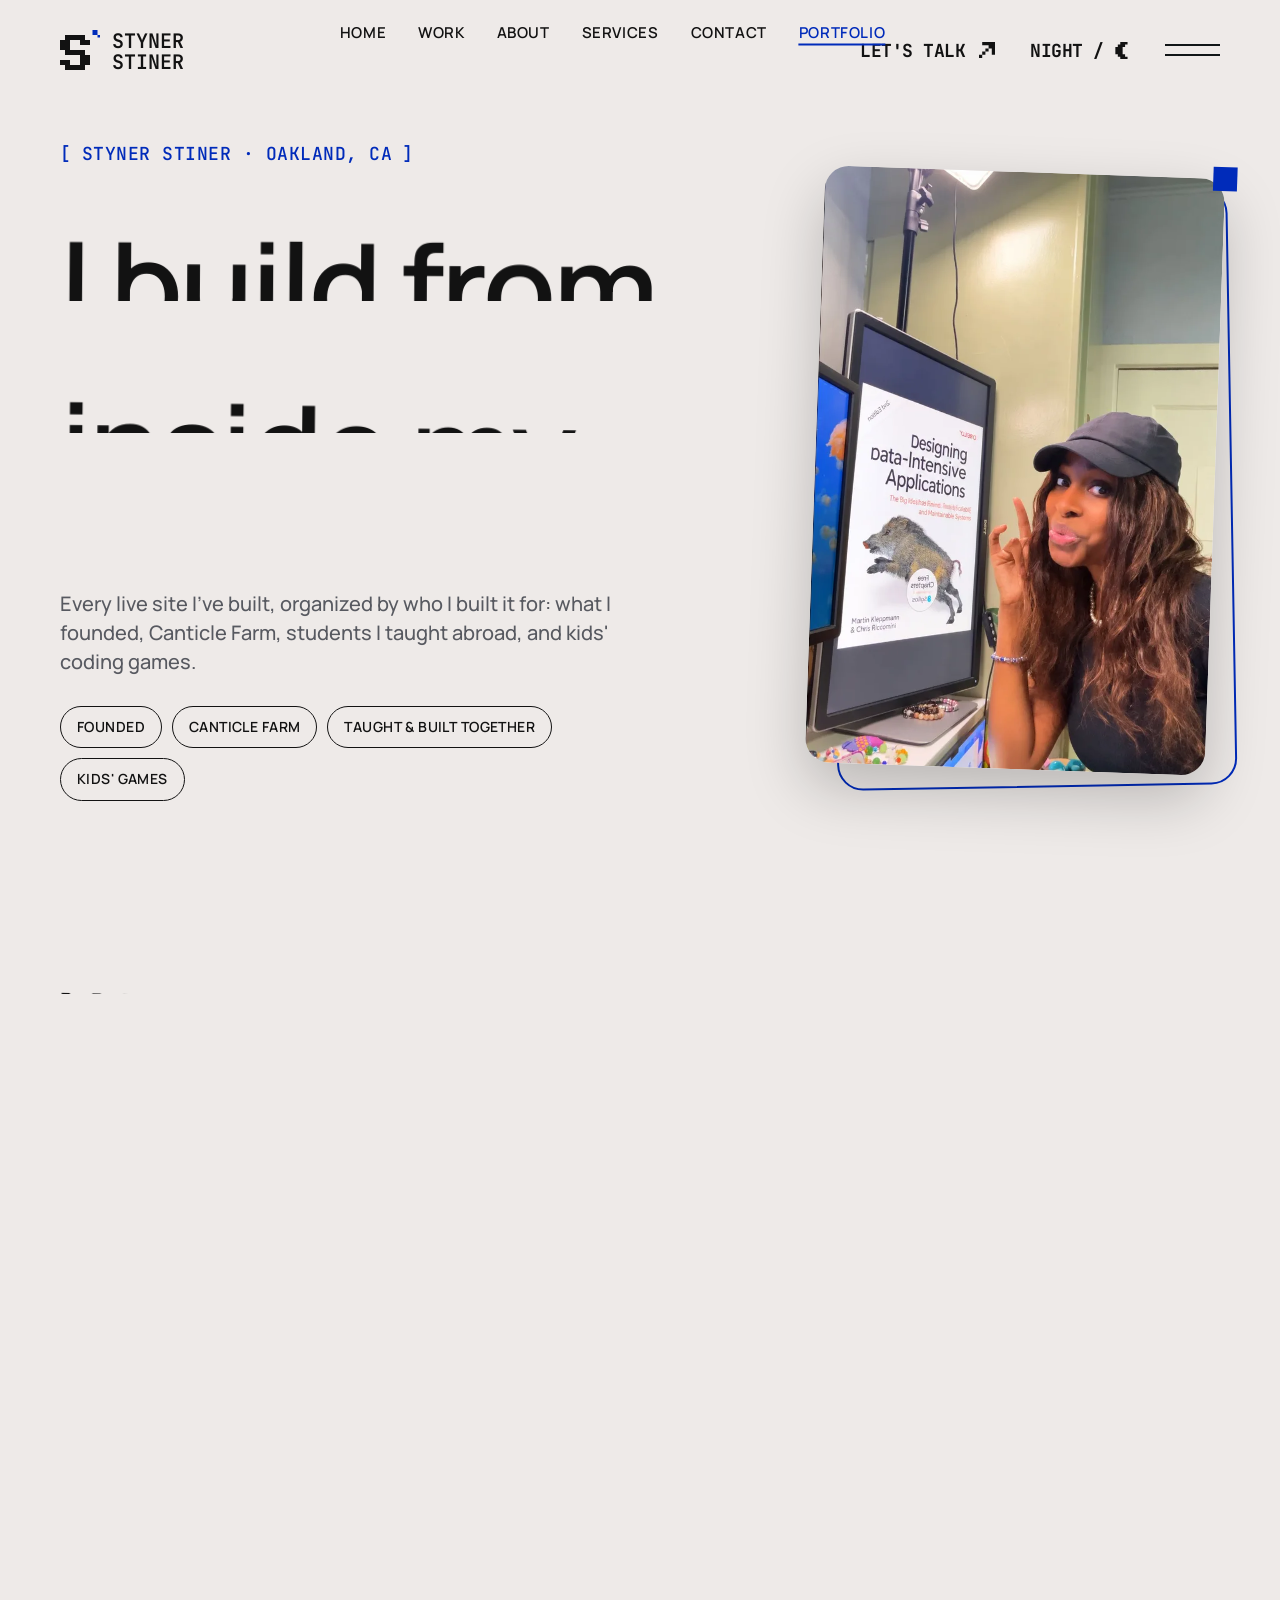
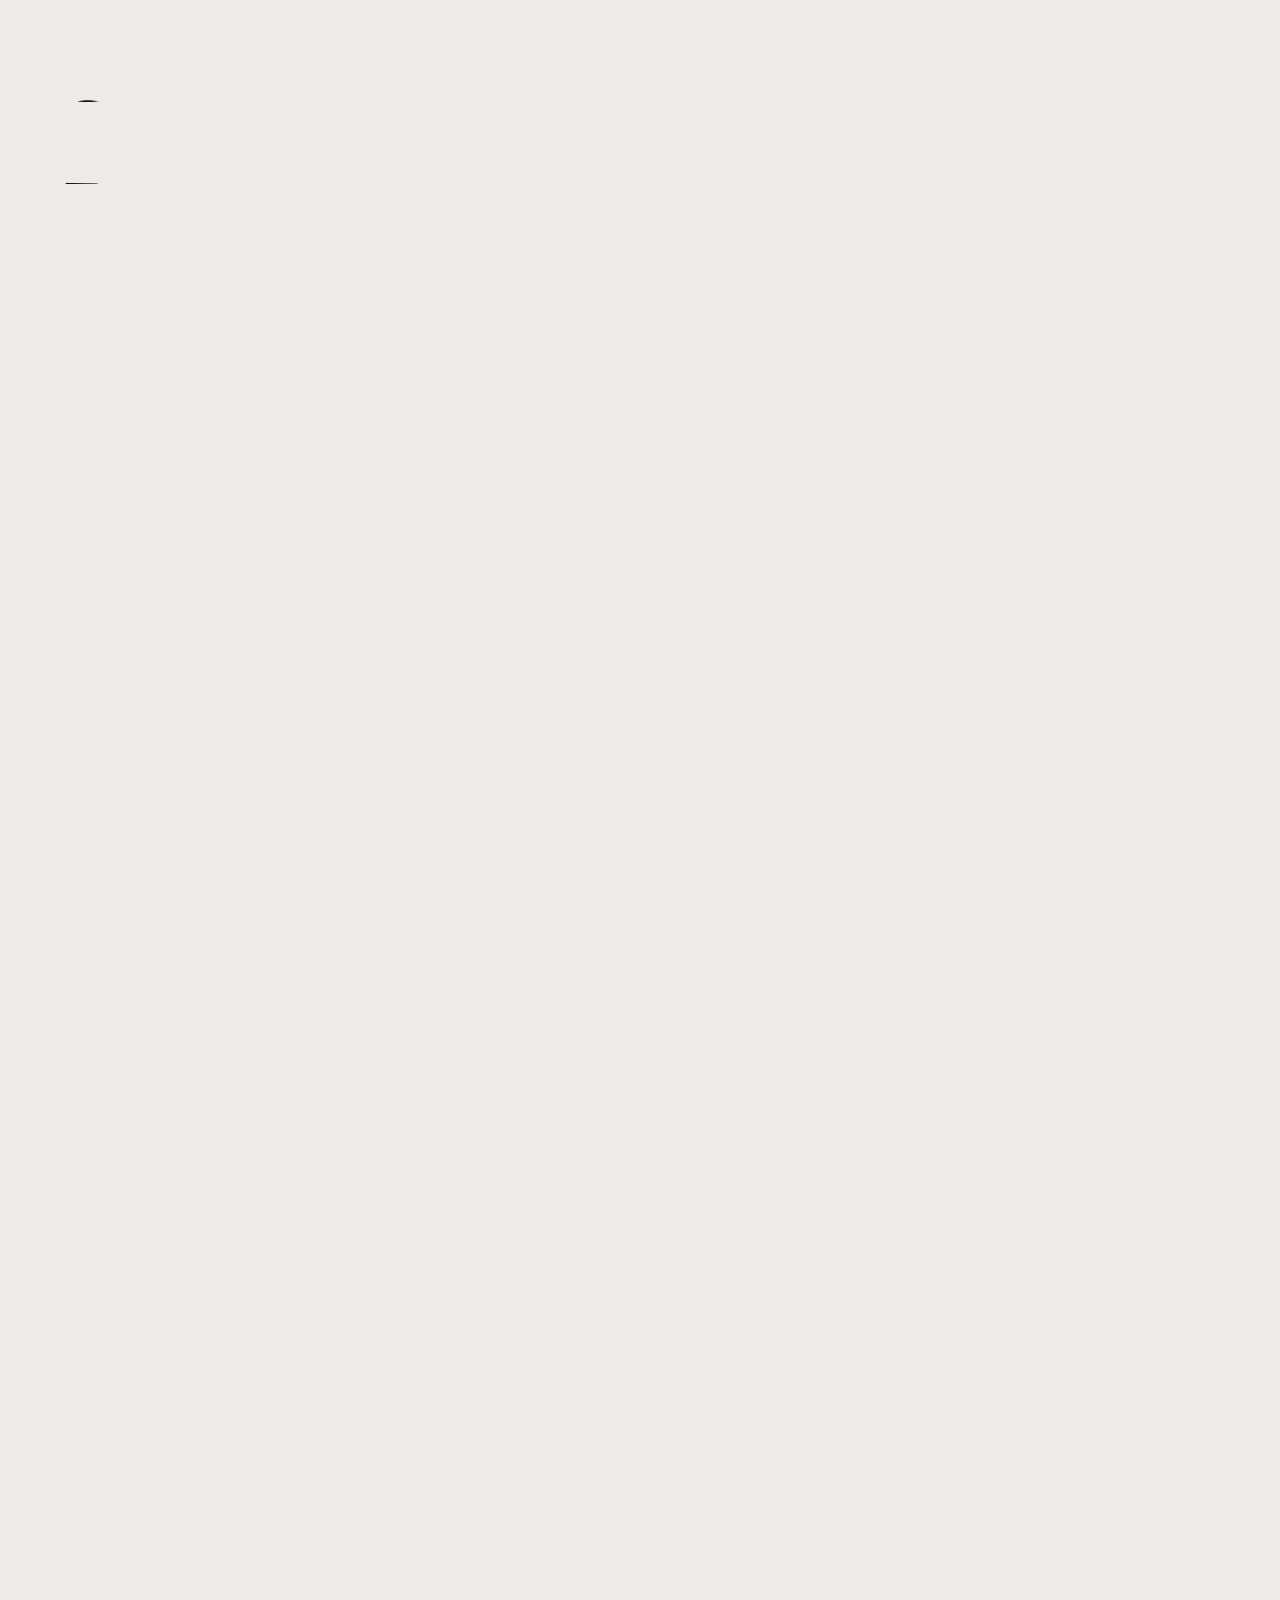
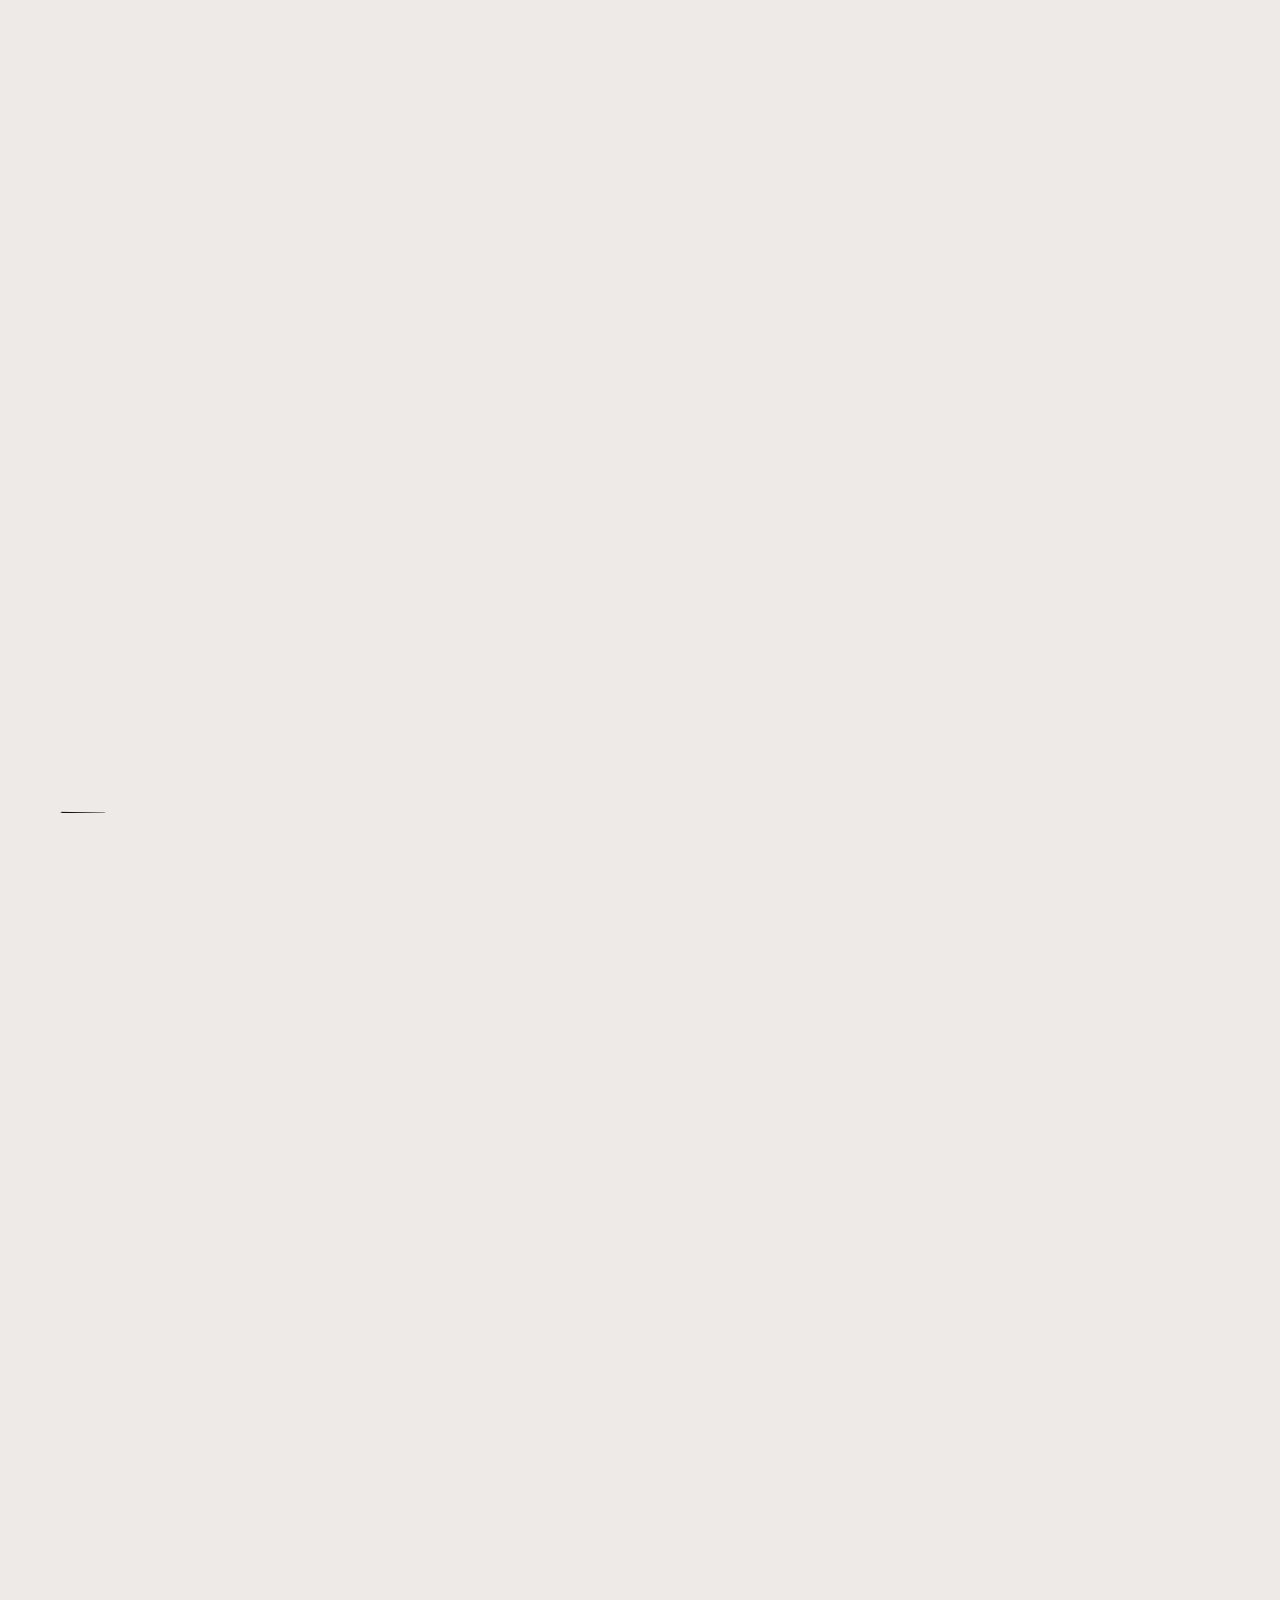
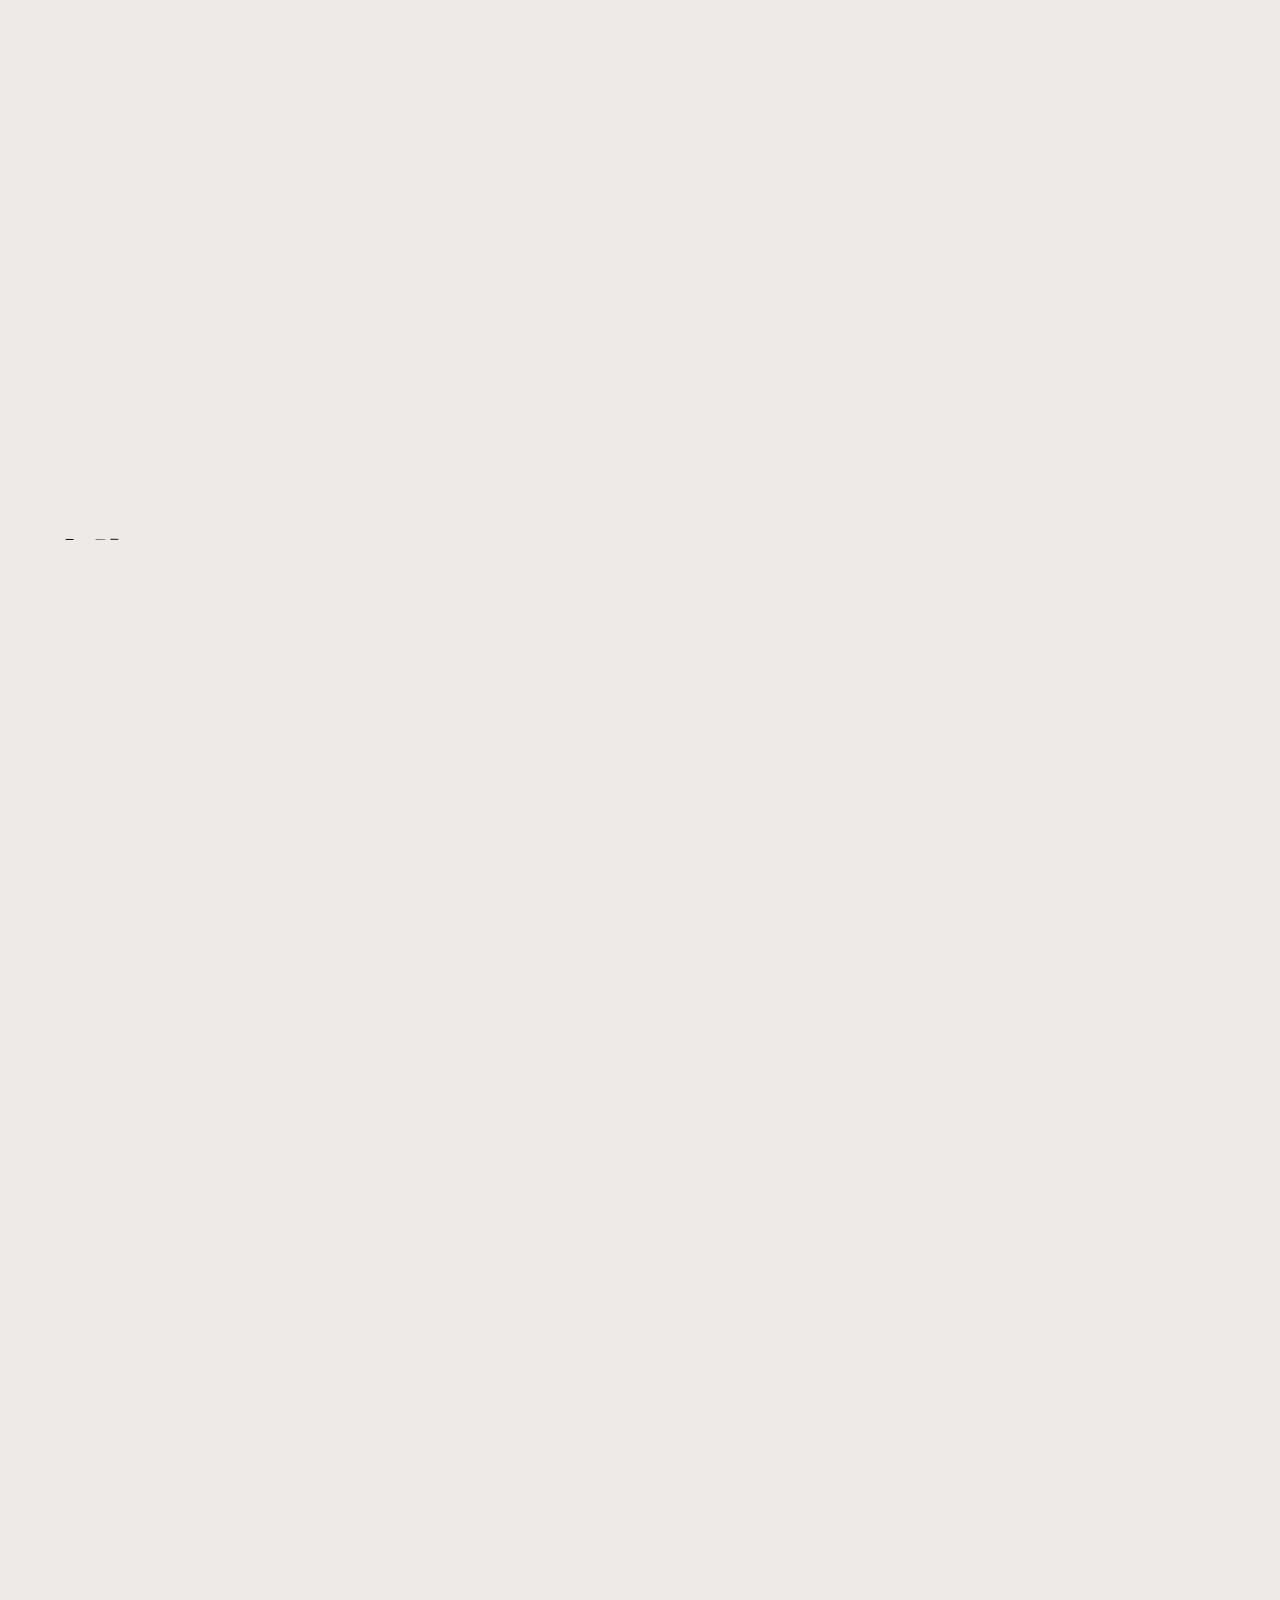
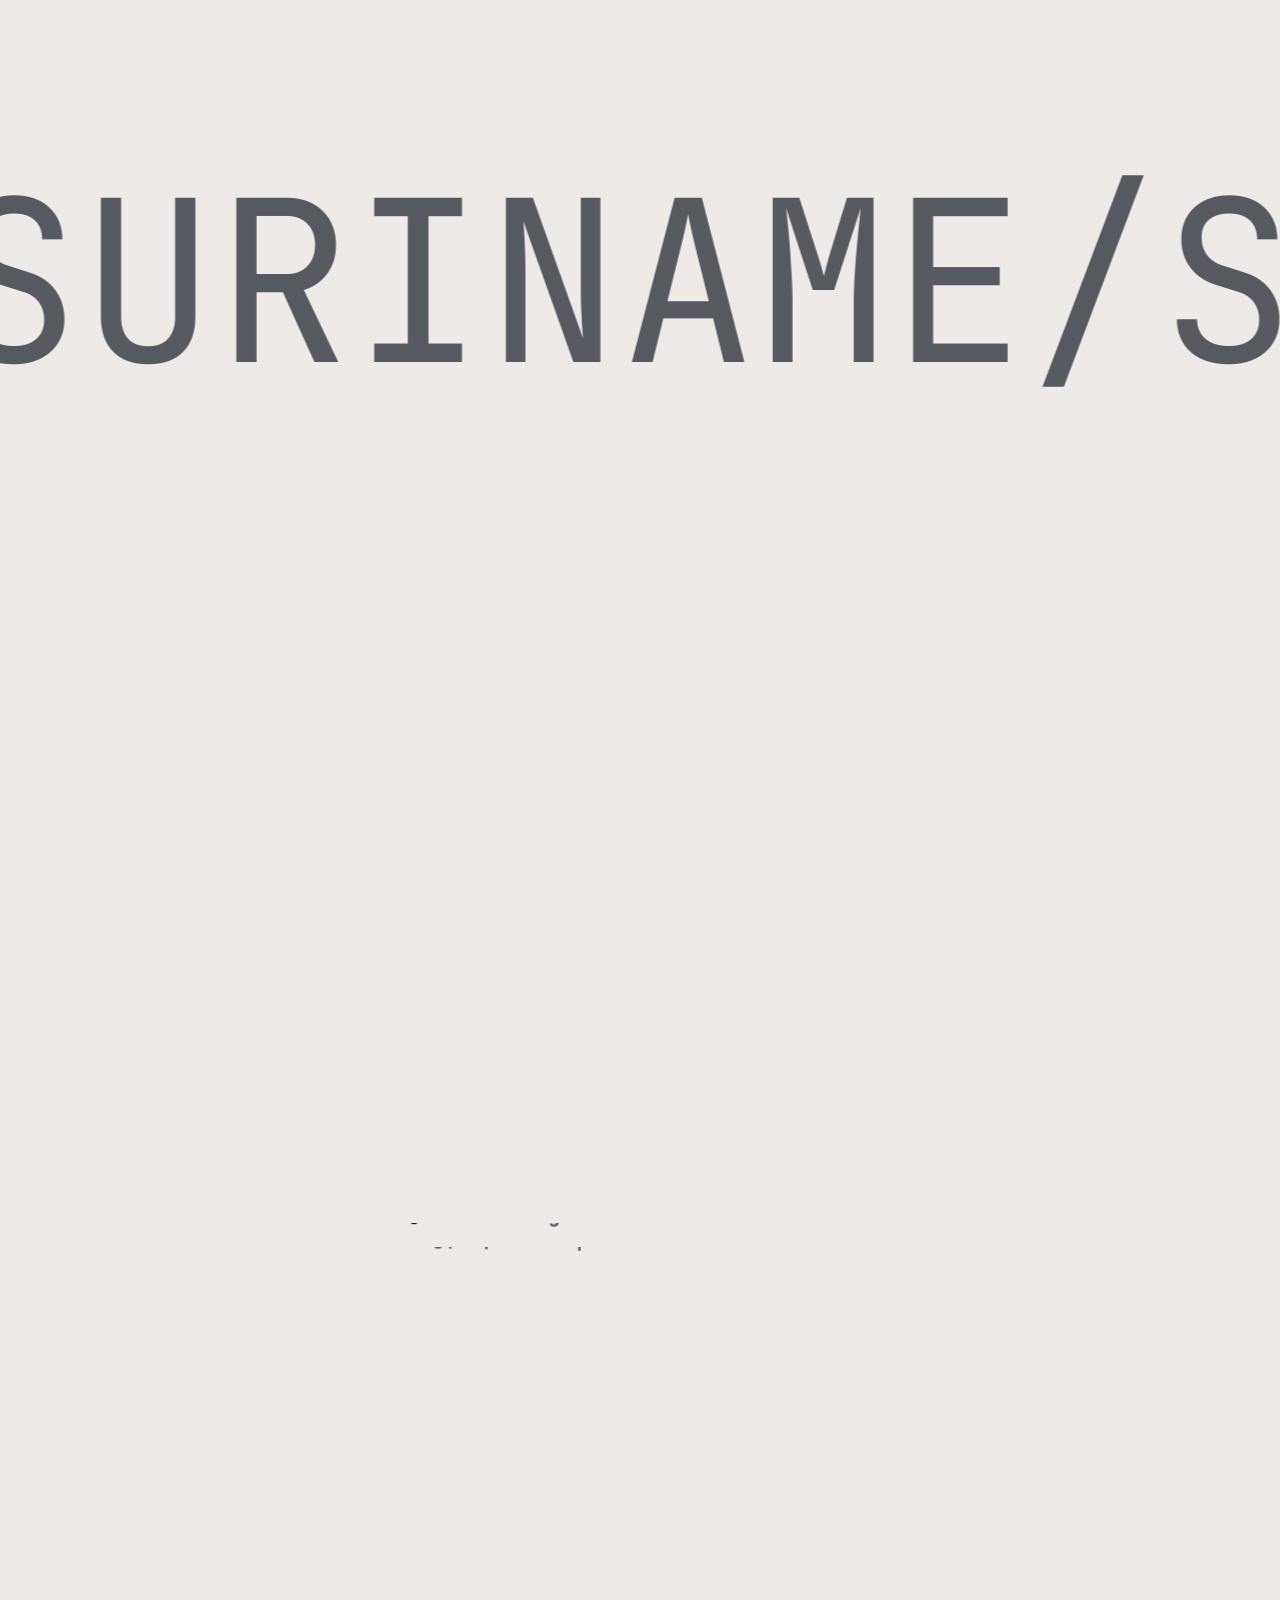
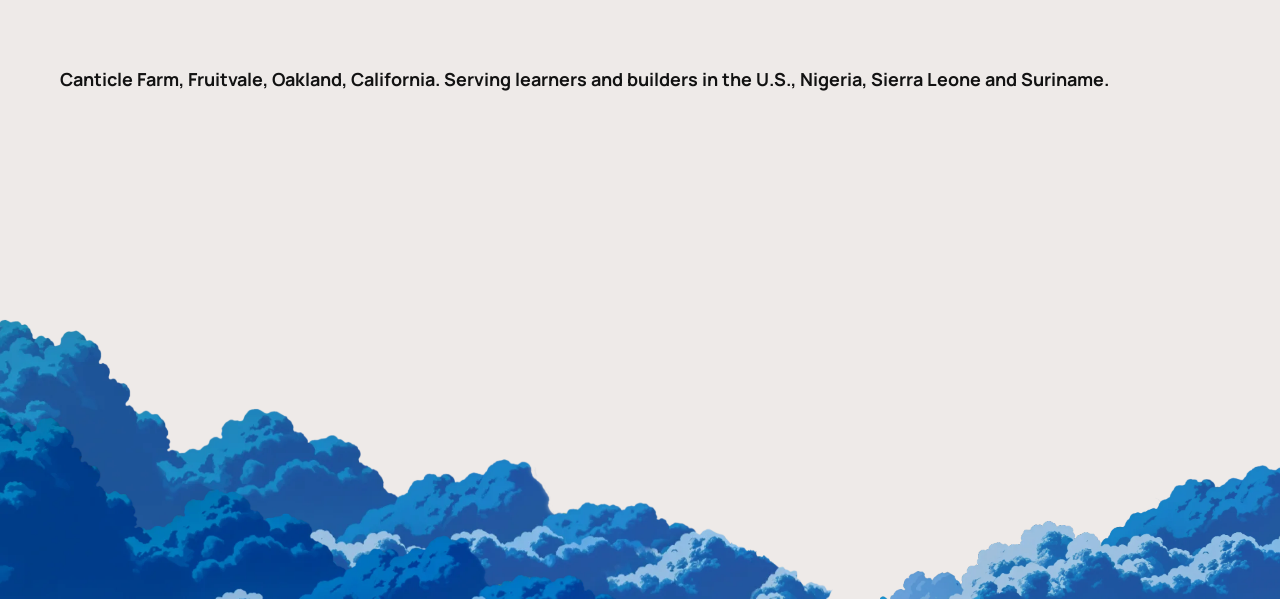
==== commit c0ef352d: "Add Kelly's House and Farm card" ====
--- a/index.html
+++ b/index.html
@@ -559,6 +559,20 @@
               <div class="container-fluid p-0">
                 <div class="row g-0 mxd-demo-grid__gallery">
                   <div class="col-12 col-md-6 mxd-demo-grid__item mxd-grid-item animate-card-2">
+                    <a class="mxd-demo-grid__image active-cursor-permanent" data-cursor-text="Visit site" href="https://kellys-house-and-farm.vercel.app" target="_blank">
+                      <img src="img/works-styner/kellyshouse.webp" alt="Kelly's House and Farm website screenshot" loading="lazy">
+                      <div class="mxd-demo-grid__screen" style="background-image:url(img/works-styner/kellyshouse.webp)"></div>
+                    </a>
+                    <div class="mxd-demo-grid__caption">
+                      <div class="mxd-demo-grid__name">
+                        <a class="project-name-s" href="https://kellys-house-and-farm.vercel.app" target="_blank">Kelly's House and Farm</a>
+                        <a class="styner-code-link" href="https://github.com/StynerStiner/StynerDev-Portfolio/tree/main/2-Teaching-Kuumba-Code/kellys-house-and-farm" target="_blank" rel="noopener" aria-label="View the code for Kelly's House and Farm on GitHub">View code ↗</a>
+                      </div>
+                      <div class="mxd-demo-grid__tags"><span class="tag tag-s tag-medium mxd-scramble">Site + grant application</span><span class="tag tag-s tag-medium mxd-scramble">Built side by side</span></div>
+                    </div>
+                    <p class="styner-card-story">I built the site and the full grant package (video, garden map, budget and the written application) for a client new to technology. When AI training wasn't the right fit, I changed my approach: I worked side by side with her and her mother, made every edit, and walked her through submitting.</p>
+                  </div>
+                  <div class="col-12 col-md-6 mxd-demo-grid__item mxd-grid-item animate-card-2">
                     <a class="mxd-demo-grid__image active-cursor-permanent" data-cursor-text="Visit site" href="https://splus89.vercel.app" target="_blank">
                       <img src="img/works-styner/splus89.webp" alt="SPlus89 website screenshot" loading="lazy">
                       <div class="mxd-demo-grid__screen" style="background-image:url(img/works-styner/splus89.webp)"></div>
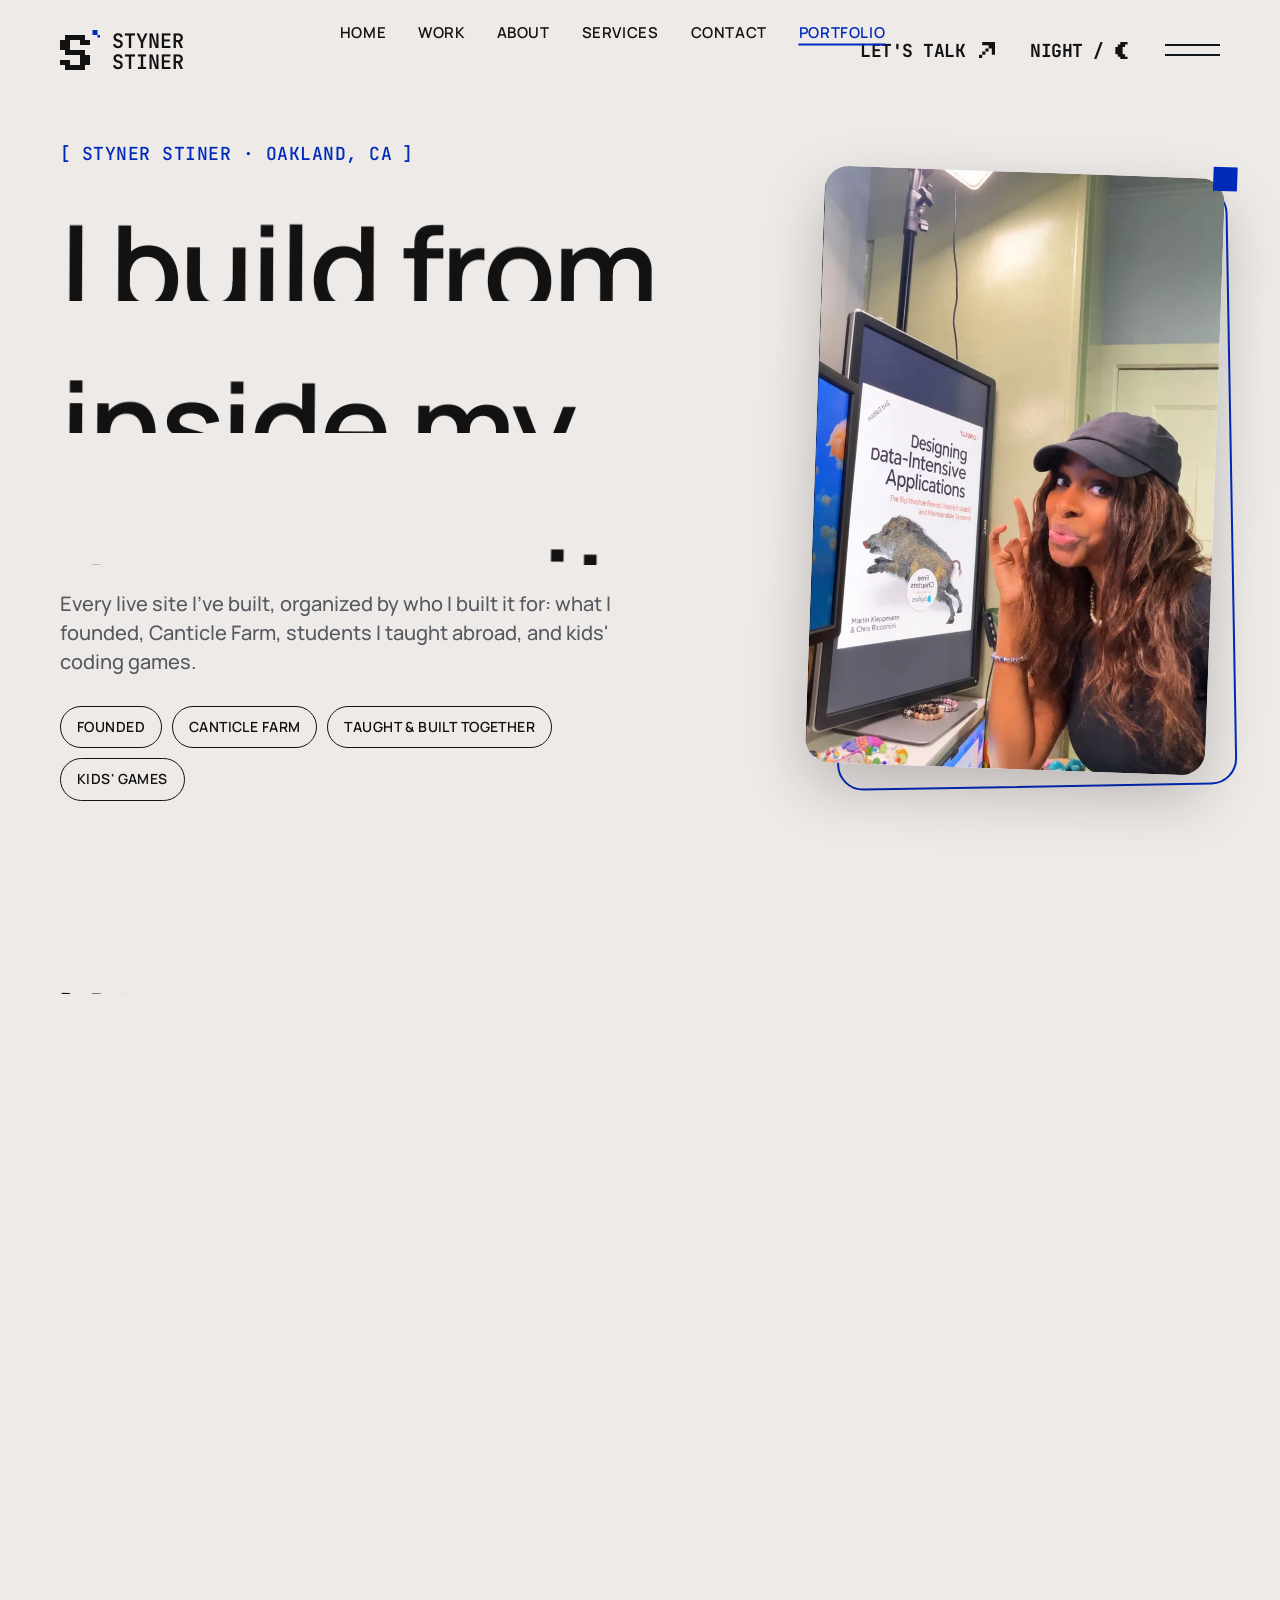
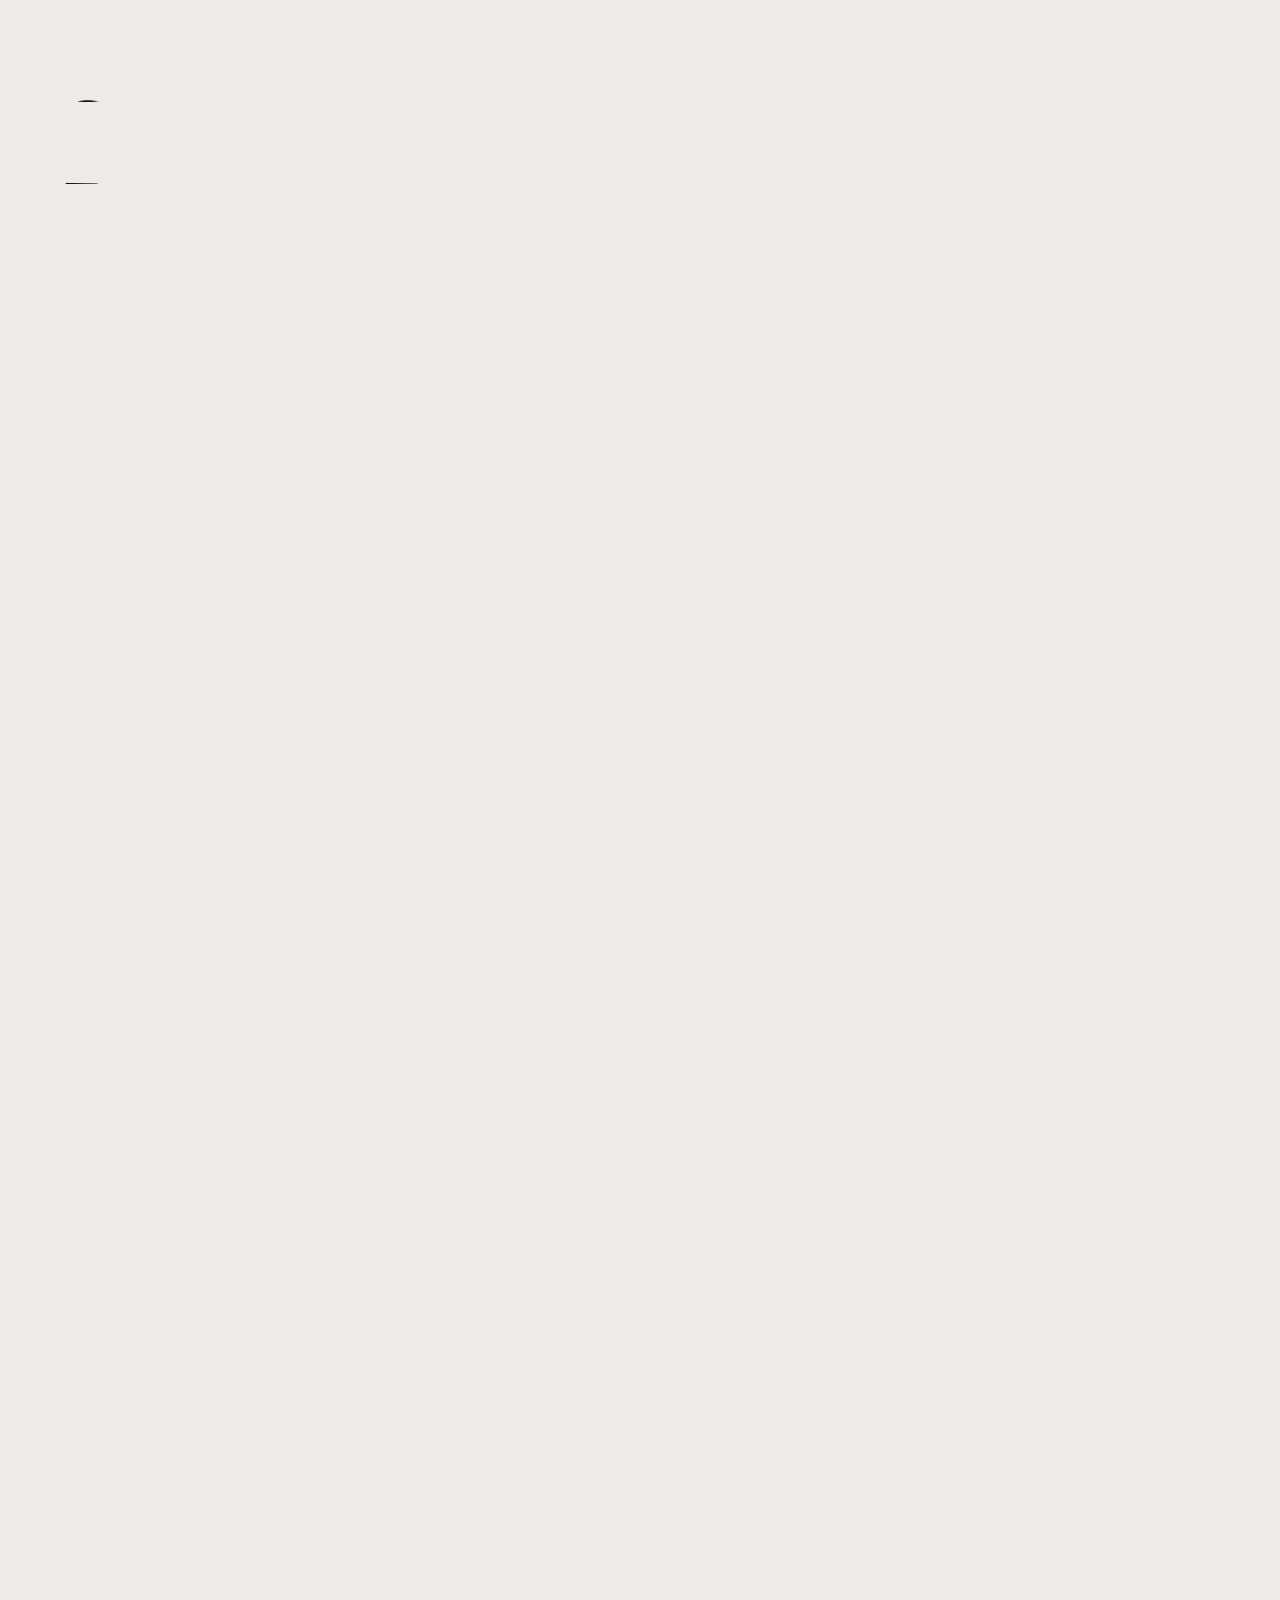
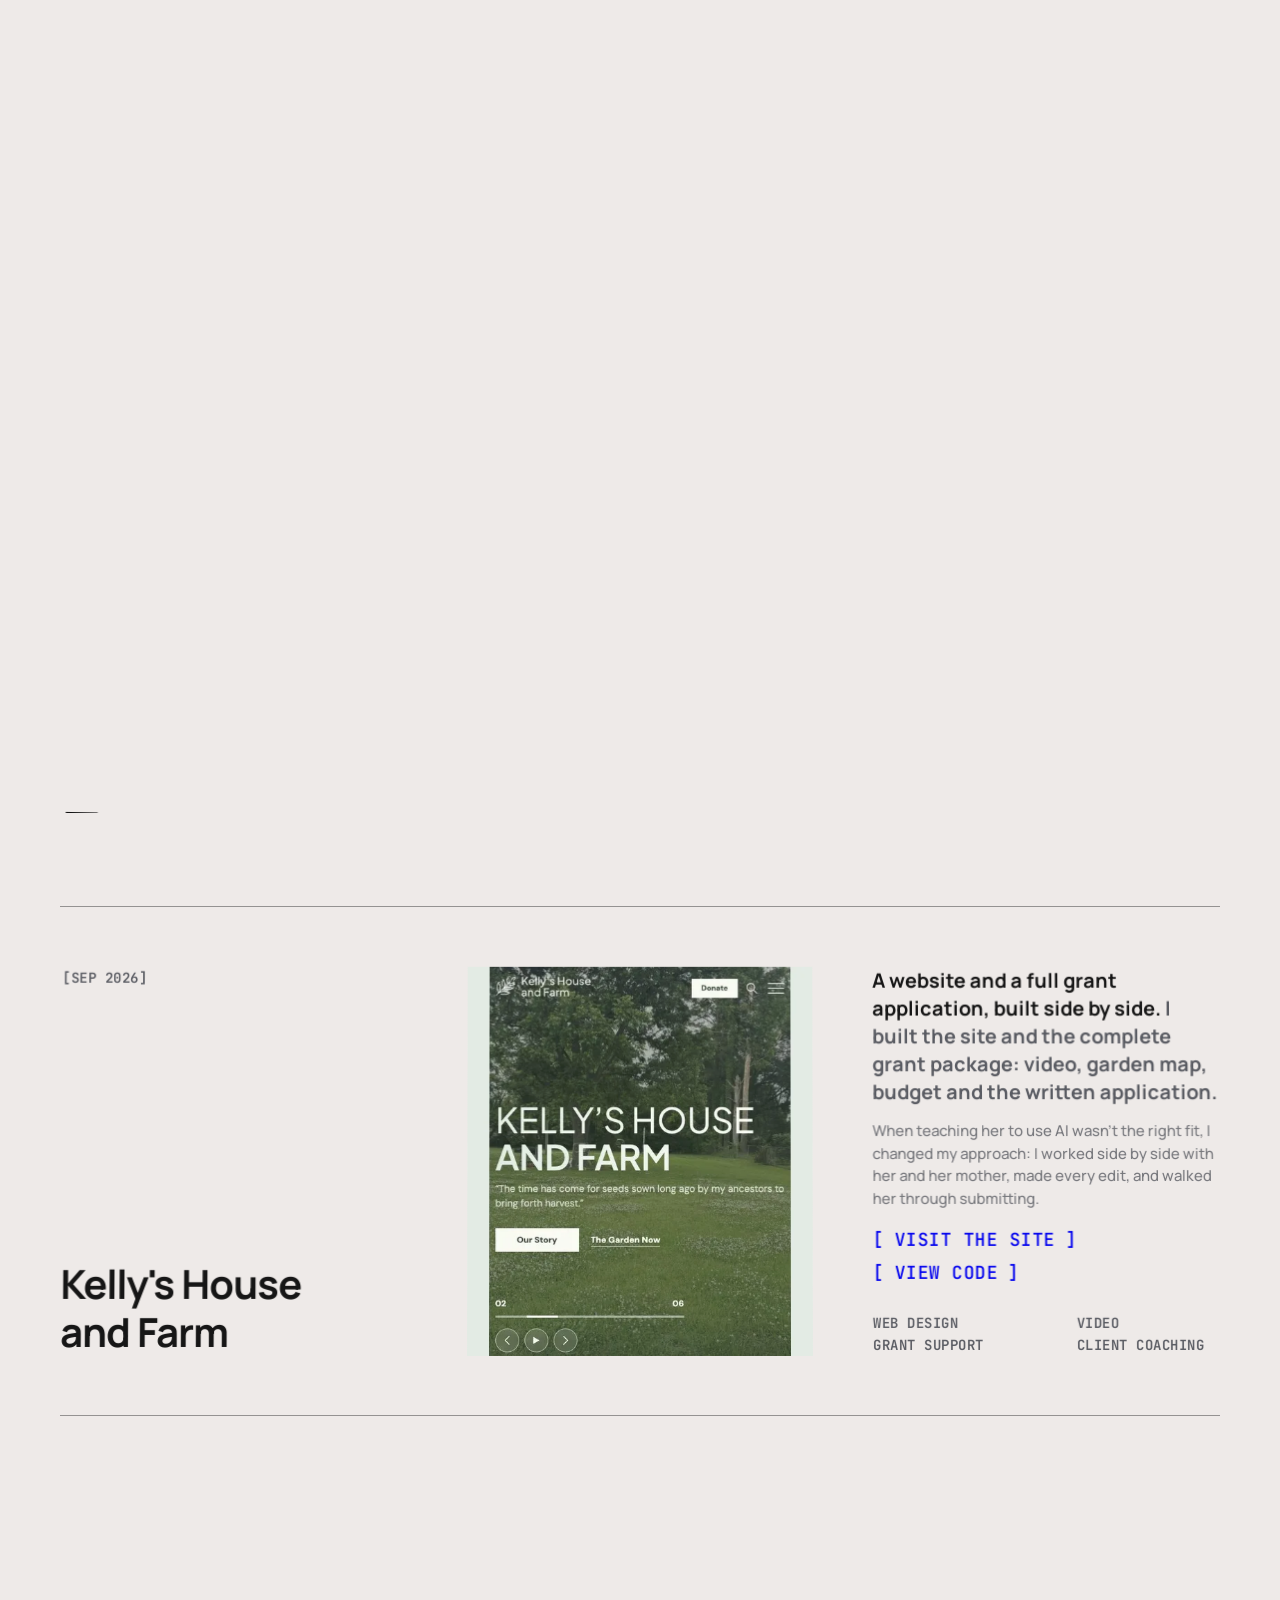
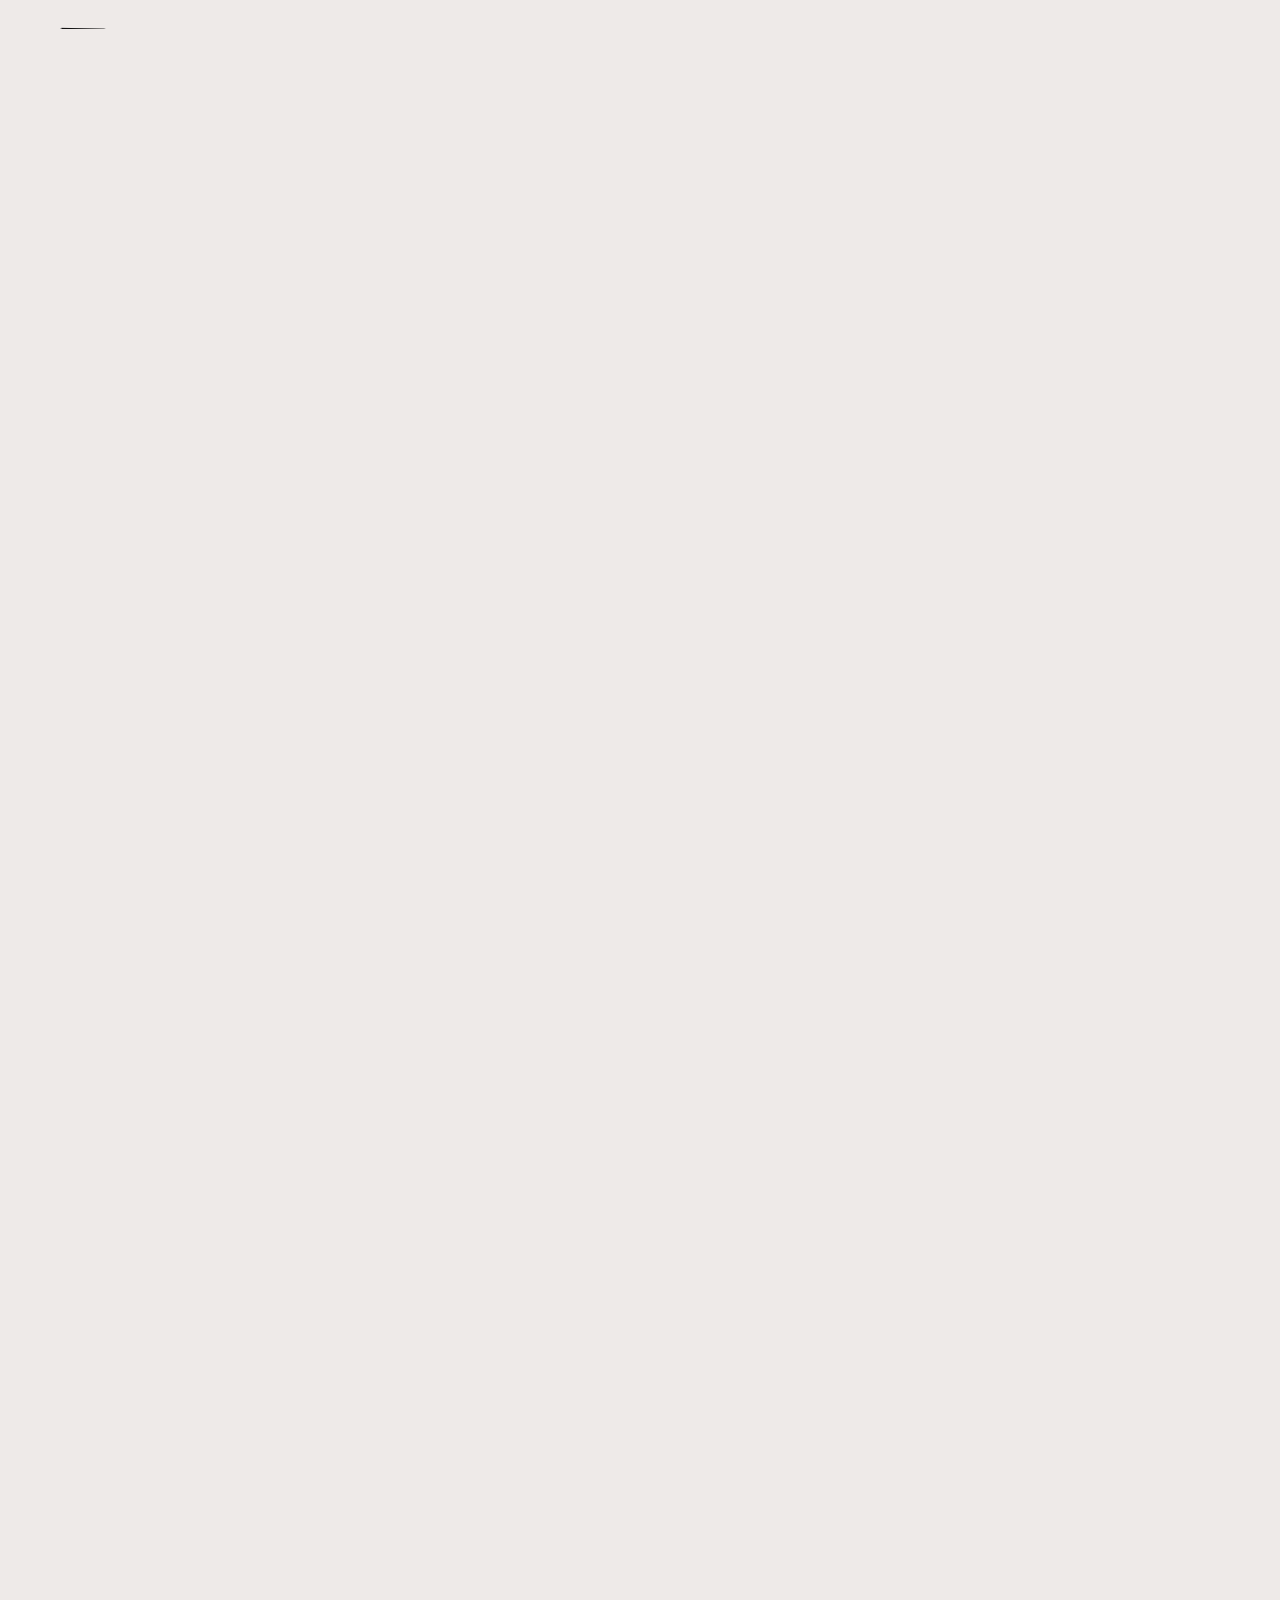
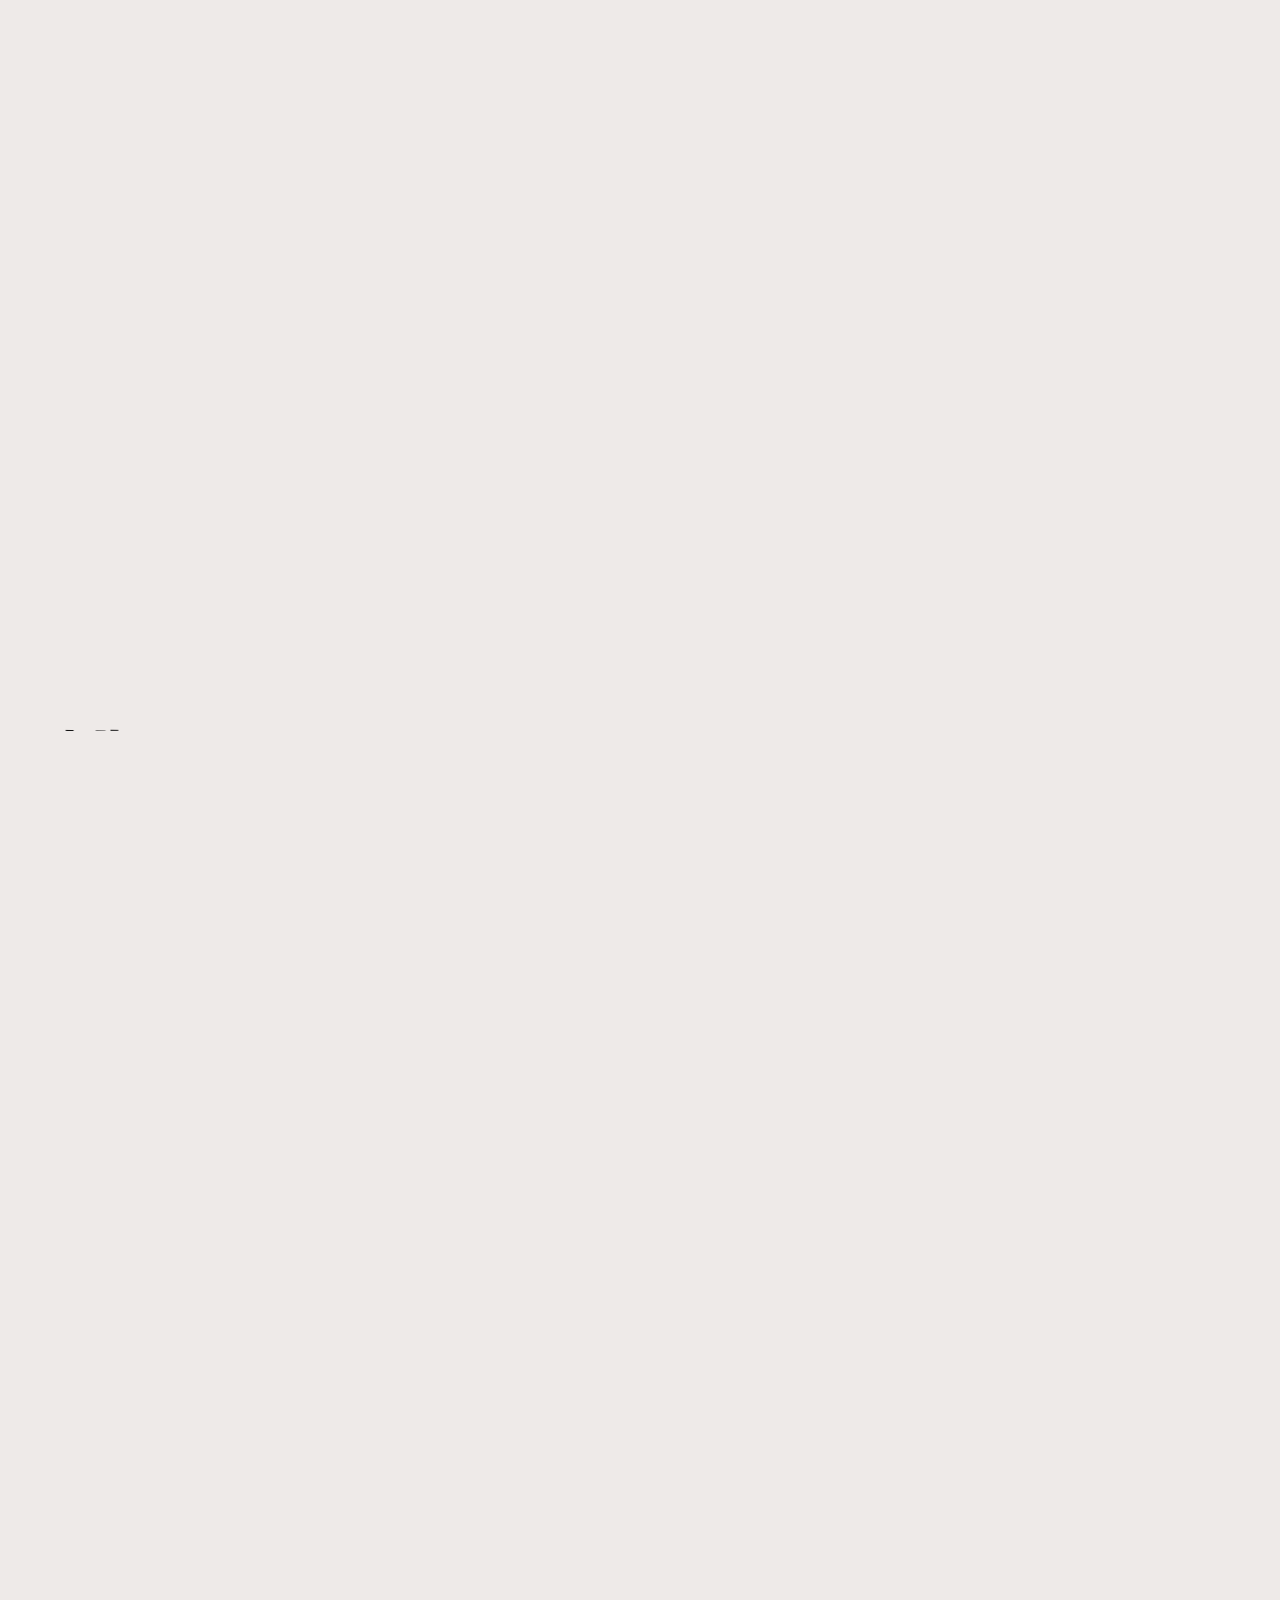
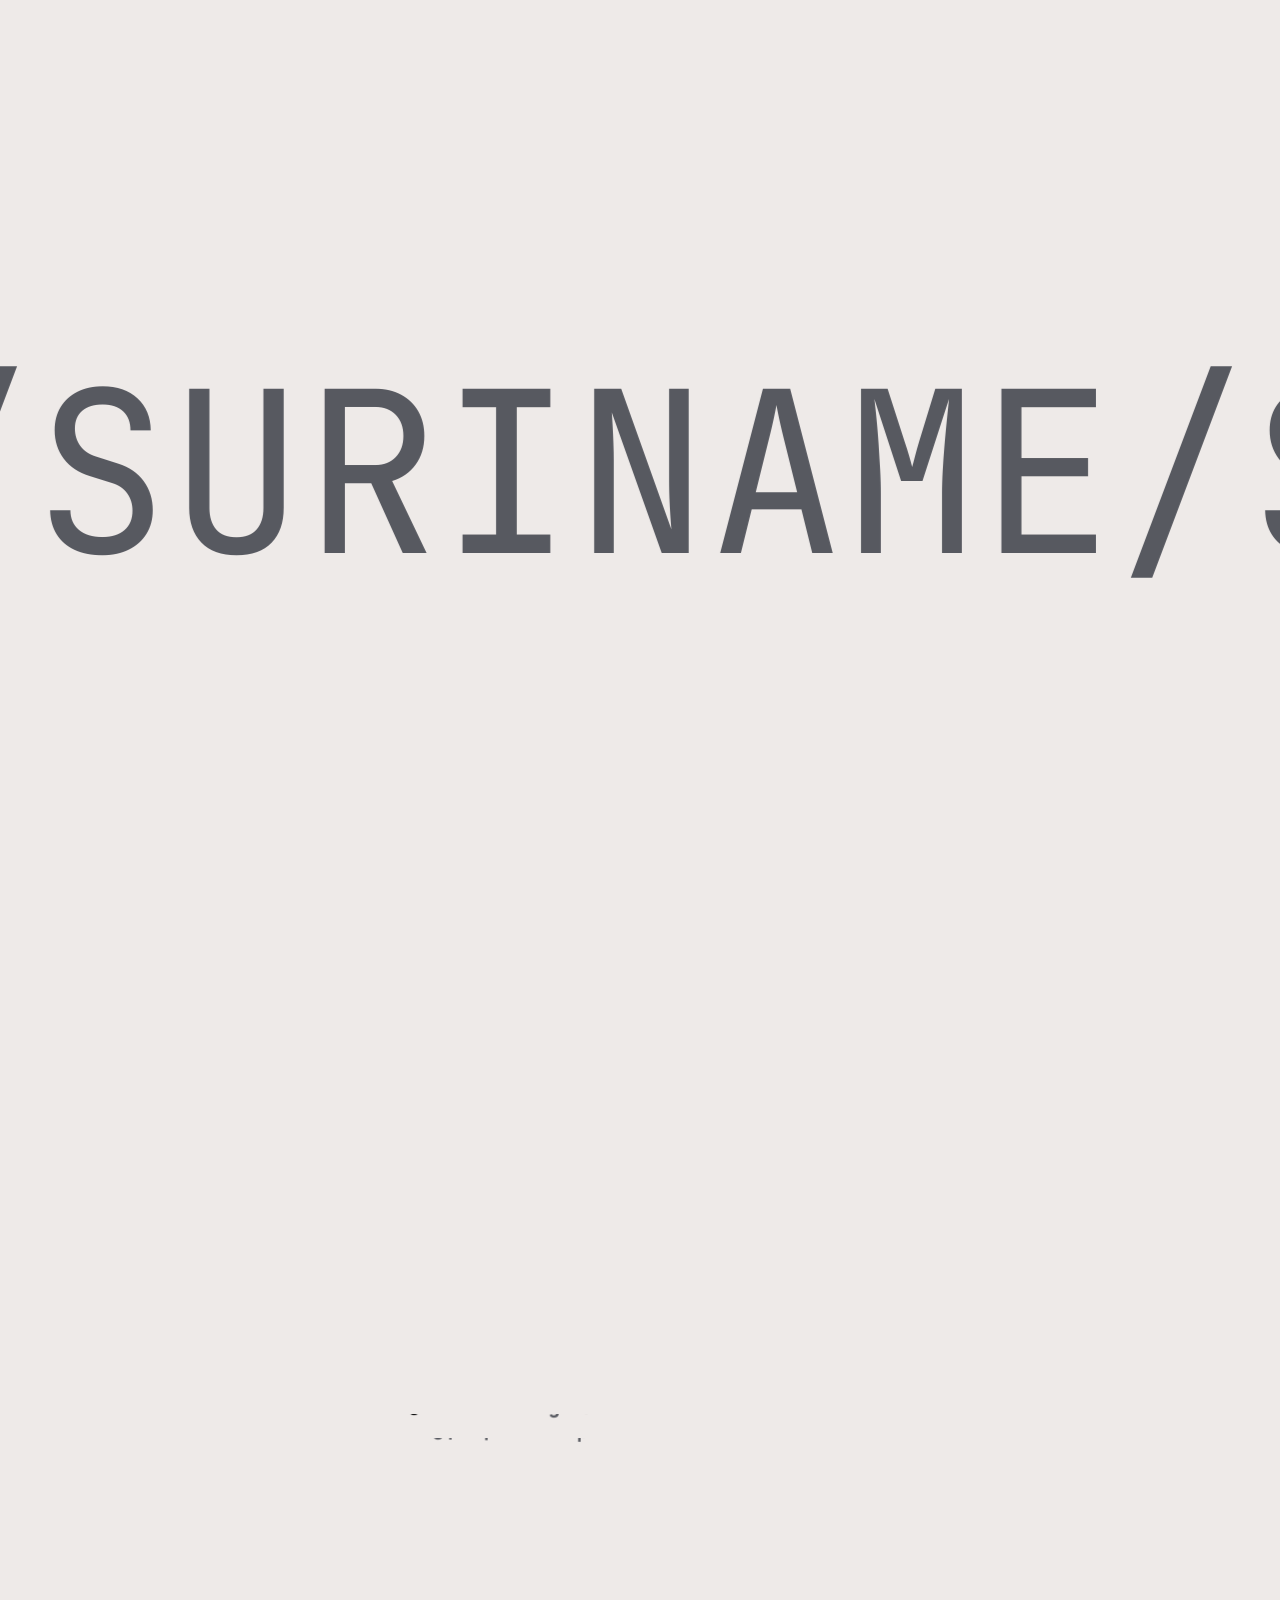
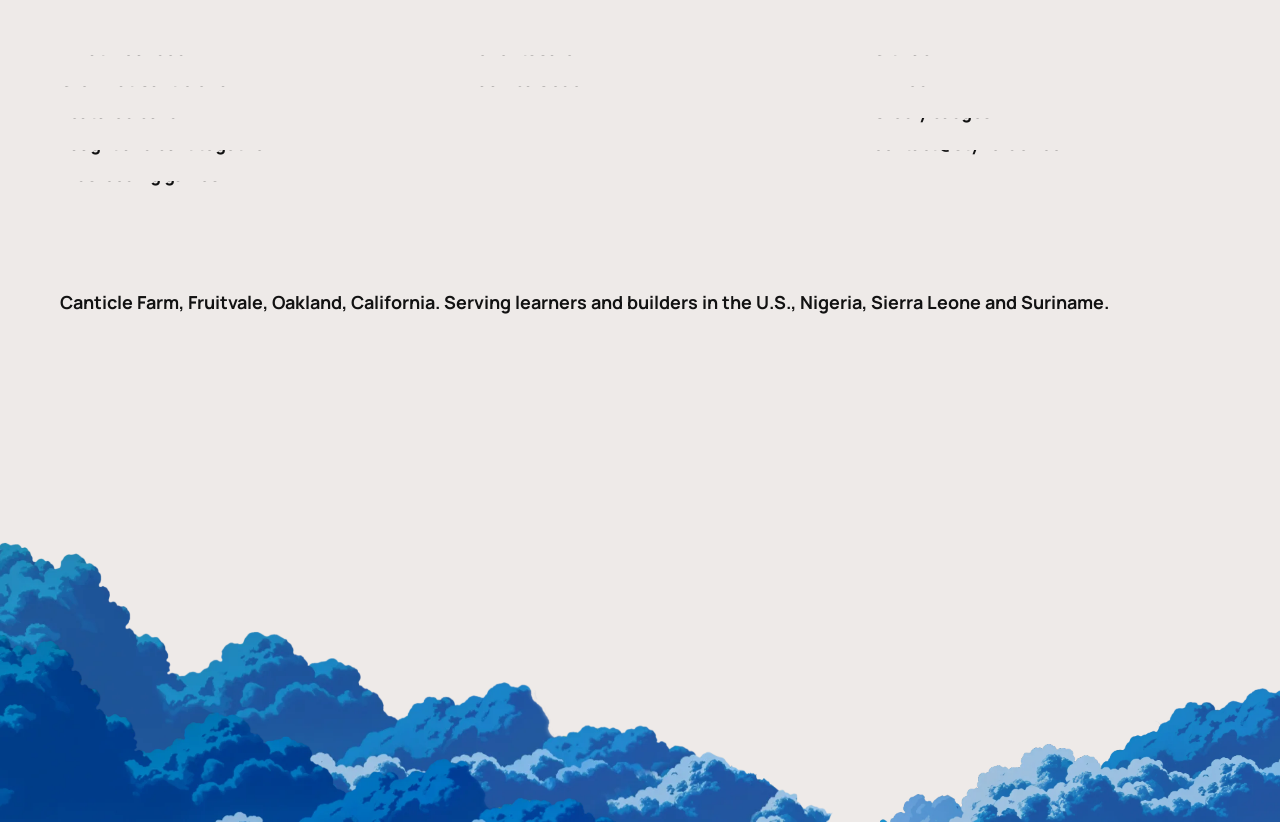
==== commit 53d244c3: "Add Featured build section" ====
--- a/index.html
+++ b/index.html
@@ -52,7 +52,7 @@
     <!-- Styles Start -->
     <link rel="stylesheet" type="text/css" href="css/loader.css">
     <link rel="stylesheet" type="text/css" href="css/plugins.css">
-    <link rel="stylesheet" type="text/css" href="css/main.css?v=20261111b">
+    <link rel="stylesheet" type="text/css" href="css/main.css?v=20261111e">
     <!-- Styles End -->
 
     <!-- Custom Browser Color Start -->
@@ -166,7 +166,7 @@
               <div class="mxd-menu__left">
                 <div class="main-menu">
                   <div class="main-menu__content">
-                    <ul id="main-menu" class="main-menu__accordion"><li class="main-menu__item"><div class="main-menu__divider divider-top"></div><div class="main-menu__toggle"><p class="main-menu__link"><span class="main-menu__number">/ 01</span><span class="main-menu__caption">Work</span></p><div class="main-menu__arrow"><svg xmlns="http://www.w3.org/2000/svg" version="1.1" viewBox="0 0 18 18"><path d="M10.8,0v3.6h-3.6V0h3.6ZM14.4,10.8h3.6v-3.6h-3.6v-3.6h-3.6v3.6H0v3.6h10.8v3.6h3.6v-3.6ZM10.8,14.4h-3.6v3.6h3.6v-3.6Z"/></svg></div></div><ul class="submenu"><li class="submenu__item"><a href="#founded">What I founded</a></li><li class="submenu__item"><a href="#farm">Grown at Canticle Farm</a></li><li class="submenu__item"><a href="#world">Taught and built together</a></li><li class="submenu__item"><a href="#kids">Kids' coding games</a></li></ul></li><li class="main-menu__item"><div class="main-menu__divider divider-top"></div><div class="main-menu__toggle"><p class="main-menu__link"><span class="main-menu__number">/ 02</span><span class="main-menu__caption">Founded</span></p><div class="main-menu__arrow"><svg xmlns="http://www.w3.org/2000/svg" version="1.1" viewBox="0 0 18 18"><path d="M10.8,0v3.6h-3.6V0h3.6ZM14.4,10.8h3.6v-3.6h-3.6v-3.6h-3.6v3.6H0v3.6h10.8v3.6h3.6v-3.6ZM10.8,14.4h-3.6v3.6h3.6v-3.6Z"/></svg></div></div><ul class="submenu"><li class="submenu__item"><a href="https://app.benefitssafe.com" target="_blank">BenefitsSafe</a></li><li class="submenu__item"><a href="https://kuumbacode.com" target="_blank">Kuumba Code</a></li></ul></li><li class="main-menu__item"><div class="main-menu__divider divider-top"></div><div class="main-menu__toggle"><p class="main-menu__link"><span class="main-menu__number">/ 03</span><span class="main-menu__caption">Find me</span></p><div class="main-menu__arrow"><svg xmlns="http://www.w3.org/2000/svg" version="1.1" viewBox="0 0 18 18"><path d="M10.8,0v3.6h-3.6V0h3.6ZM14.4,10.8h3.6v-3.6h-3.6v-3.6h-3.6v3.6H0v3.6h10.8v3.6h3.6v-3.6ZM10.8,14.4h-3.6v3.6h3.6v-3.6Z"/></svg></div></div><ul class="submenu"><li class="submenu__item"><a href="https://github.com/StynerStiner" target="_blank">GitHub</a></li><li class="submenu__item"><a href="https://github.com/StynerStiner/StynerDev-Portfolio" target="_blank">Code for every project</a></li><li class="submenu__item"><a href="https://www.linkedin.com/in/styner-stiner" target="_blank">LinkedIn</a></li><li class="submenu__item"><a href="https://www.credly.com/users/stynerdev/badges" target="_blank">Credly badges</a></li><li class="submenu__item"><a href="mailto:contact@stynerdev.com">Email</a></li></ul></li></ul>
+                    <ul id="main-menu" class="main-menu__accordion"><li class="main-menu__item"><div class="main-menu__divider divider-top"></div><div class="main-menu__toggle"><p class="main-menu__link"><span class="main-menu__number">/ 01</span><span class="main-menu__caption">Work</span></p><div class="main-menu__arrow"><svg xmlns="http://www.w3.org/2000/svg" version="1.1" viewBox="0 0 18 18"><path d="M10.8,0v3.6h-3.6V0h3.6ZM14.4,10.8h3.6v-3.6h-3.6v-3.6h-3.6v3.6H0v3.6h10.8v3.6h3.6v-3.6ZM10.8,14.4h-3.6v3.6h3.6v-3.6Z"/></svg></div></div><ul class="submenu"><li class="submenu__item"><a href="#founded">What I founded</a></li><li class="submenu__item"><a href="#farm">Grown at Canticle Farm</a></li><li class="submenu__item"><a href="#featured">Featured build</a></li><li class="submenu__item"><a href="#world">Taught and built together</a></li><li class="submenu__item"><a href="#kids">Kids' coding games</a></li></ul></li><li class="main-menu__item"><div class="main-menu__divider divider-top"></div><div class="main-menu__toggle"><p class="main-menu__link"><span class="main-menu__number">/ 02</span><span class="main-menu__caption">Founded</span></p><div class="main-menu__arrow"><svg xmlns="http://www.w3.org/2000/svg" version="1.1" viewBox="0 0 18 18"><path d="M10.8,0v3.6h-3.6V0h3.6ZM14.4,10.8h3.6v-3.6h-3.6v-3.6h-3.6v3.6H0v3.6h10.8v3.6h3.6v-3.6ZM10.8,14.4h-3.6v3.6h3.6v-3.6Z"/></svg></div></div><ul class="submenu"><li class="submenu__item"><a href="https://app.benefitssafe.com" target="_blank">BenefitsSafe</a></li><li class="submenu__item"><a href="https://kuumbacode.com" target="_blank">Kuumba Code</a></li></ul></li><li class="main-menu__item"><div class="main-menu__divider divider-top"></div><div class="main-menu__toggle"><p class="main-menu__link"><span class="main-menu__number">/ 03</span><span class="main-menu__caption">Find me</span></p><div class="main-menu__arrow"><svg xmlns="http://www.w3.org/2000/svg" version="1.1" viewBox="0 0 18 18"><path d="M10.8,0v3.6h-3.6V0h3.6ZM14.4,10.8h3.6v-3.6h-3.6v-3.6h-3.6v3.6H0v3.6h10.8v3.6h3.6v-3.6ZM10.8,14.4h-3.6v3.6h3.6v-3.6Z"/></svg></div></div><ul class="submenu"><li class="submenu__item"><a href="https://github.com/StynerStiner" target="_blank">GitHub</a></li><li class="submenu__item"><a href="https://github.com/StynerStiner/StynerDev-Portfolio" target="_blank">Code for every project</a></li><li class="submenu__item"><a href="https://www.linkedin.com/in/styner-stiner" target="_blank">LinkedIn</a></li><li class="submenu__item"><a href="https://www.credly.com/users/stynerdev/badges" target="_blank">Credly badges</a></li><li class="submenu__item"><a href="mailto:contact@stynerdev.com">Email</a></li></ul></li></ul>
                   </div>
                 </div>
               </div>
@@ -534,6 +534,47 @@
             </div>
           </div>
 
+          <div class="mxd-block" id="featured">
+            <div class="mxd-section-title pre-grid">
+              <div class="container-fluid p-0">
+                <div class="row g-0">
+                  <div class="col-12 col-xl-7 mxd-grid-item">
+                    <div class="mxd-section-title__title pre-caption">
+                      <h2 class="mxd-split-lines">Featured build</h2>
+                    </div>
+                  </div>
+                  <div class="col-12 col-xl-5 mxd-grid-item">
+                    <div class="mxd-section-title__data top-caption">
+                      <div class="mxd-section-title__caption">
+                        <p class="t-bold t-large mxd-split-lines">My newest project, and the one that asked the most of me.</p>
+                      </div>
+                    </div>
+                  </div>
+                </div>
+              </div>
+            </div>
+          </div>
+          <div class="mxd-block styner-featured-block"><div class="mxd-cpb-list mxd-perspective-list">
+              <div class="mxd-cpb-list__item mxd-perspective-list__item">
+                <div class="mxd-cpb-list__divider top"></div>
+                <div class="mxd-cpb-list__inner mxd-perspective-list__inner"><div class="container-fluid p-0"><div class="row g-0">
+                  <div class="col-12 col-xl-4 mxd-grid-item mxd-cpb-list__title">
+                    <div class="mxd-cpb-list__number"><span class="meta-tag">[Sep 2026]</span></div>
+                    <p class="mxd-cpb-list__name">Kelly's House and Farm</p>
+                  </div>
+                  <div class="col-12 col-md-6 col-xl-4 mxd-grid-item mxd-cpb-list__image"><a href="https://kellys-house-and-farm.vercel.app" target="_blank"><img src="img/works-styner/kellyshouse.webp" alt="Kelly's House and Farm website screenshot" loading="lazy"></a></div>
+                  <div class="col-12 col-md-6 col-xl-4 mxd-cpb-list__data">
+                    <div class="mxd-cpb-list__descr mxd-grid-item"><p class="t-large t-bold">A website and a full grant application, built side by side. <span>I built the site and the complete grant package: video, garden map, budget and the written application.</span></p><p class="styner-card-note">When teaching her to use AI wasn't the right fit, I changed my approach: I worked side by side with her and her mother, made every edit, and walked her through submitting.</p><div class="styner-links"><a class="btn btn-line" href="https://kellys-house-and-farm.vercel.app" target="_blank"><span class="btn-caption">Visit the site</span></a><a class="btn btn-line" href="https://github.com/StynerStiner/StynerDev-Portfolio/tree/main/2-Teaching-Kuumba-Code/kellys-house-and-farm" target="_blank"><span class="btn-caption">View code</span></a></div></div>
+                    <div class="mxd-cpb-list__tags"><div class="container-fluid p-0"><div class="row g-0">
+                      <div class="col-6 mxd-grid-item mxd-cpb-list__meta"><span class="meta-tag mxd-scramble">Web design</span><span class="meta-tag mxd-scramble">Grant support</span></div>
+                      <div class="col-6 mxd-grid-item mxd-cpb-list__meta"><span class="meta-tag mxd-scramble">Video</span><span class="meta-tag mxd-scramble">Client coaching</span></div>
+                    </div></div></div>
+                  </div>
+                </div></div></div>
+                <div class="mxd-cpb-list__divider bottom"></div>
+              </div>
+            </div></div>
+
           <div class="mxd-block" id="world">
             <div class="mxd-section-title pre-grid">
               <div class="container-fluid p-0">
@@ -558,20 +599,6 @@
             <div class="mxd-demo-grid loading-fade">
               <div class="container-fluid p-0">
                 <div class="row g-0 mxd-demo-grid__gallery">
-                  <div class="col-12 col-md-6 mxd-demo-grid__item mxd-grid-item animate-card-2">
-                    <a class="mxd-demo-grid__image active-cursor-permanent" data-cursor-text="Visit site" href="https://kellys-house-and-farm.vercel.app" target="_blank">
-                      <img src="img/works-styner/kellyshouse.webp" alt="Kelly's House and Farm website screenshot" loading="lazy">
-                      <div class="mxd-demo-grid__screen" style="background-image:url(img/works-styner/kellyshouse.webp)"></div>
-                    </a>
-                    <div class="mxd-demo-grid__caption">
-                      <div class="mxd-demo-grid__name">
-                        <a class="project-name-s" href="https://kellys-house-and-farm.vercel.app" target="_blank">Kelly's House and Farm</a>
-                        <a class="styner-code-link" href="https://github.com/StynerStiner/StynerDev-Portfolio/tree/main/2-Teaching-Kuumba-Code/kellys-house-and-farm" target="_blank" rel="noopener" aria-label="View the code for Kelly's House and Farm on GitHub">View code ↗</a>
-                      </div>
-                      <div class="mxd-demo-grid__tags"><span class="tag tag-s tag-medium mxd-scramble">Site + grant application</span><span class="tag tag-s tag-medium mxd-scramble">Built side by side</span></div>
-                    </div>
-                    <p class="styner-card-story">I built the site and the full grant package (video, garden map, budget and the written application) for a client new to technology. When AI training wasn't the right fit, I changed my approach: I worked side by side with her and her mother, made every edit, and walked her through submitting.</p>
-                  </div>
                   <div class="col-12 col-md-6 mxd-demo-grid__item mxd-grid-item animate-card-2">
                     <a class="mxd-demo-grid__image active-cursor-permanent" data-cursor-text="Visit site" href="https://splus89.vercel.app" target="_blank">
                       <img src="img/works-styner/splus89.webp" alt="SPlus89 website screenshot" loading="lazy">
@@ -895,7 +922,7 @@
                       <div class="col-12 col-md-4 mxd-grid-item">
                         <div class="mxd-demo-footer-nav__block">
                           <div class="mxd-footer-nav02__title"><p class="footer-data anim-uni-slide-down"><span>/ Work</span></p></div>
-                          <div class="mxd-footer-nav02__list small"><ul><li><a class="anim-uni-slide-down" href="#founded"><span>What I founded</span></a></li><li><a class="anim-uni-slide-down" href="#farm"><span>Grown at Canticle Farm</span></a></li><li><a class="anim-uni-slide-down" href="#world"><span>Taught and built together</span></a></li><li><a class="anim-uni-slide-down" href="#kids"><span>Kids' coding games</span></a></li></ul></div>
+                          <div class="mxd-footer-nav02__list small"><ul><li><a class="anim-uni-slide-down" href="#founded"><span>What I founded</span></a></li><li><a class="anim-uni-slide-down" href="#farm"><span>Grown at Canticle Farm</span></a></li><li><a class="anim-uni-slide-down" href="#featured"><span>Featured build</span></a></li><li><a class="anim-uni-slide-down" href="#world"><span>Taught and built together</span></a></li><li><a class="anim-uni-slide-down" href="#kids"><span>Kids' coding games</span></a></li></ul></div>
                         </div>
                       </div>
                       <div class="col-12 col-md-4 mxd-grid-item">
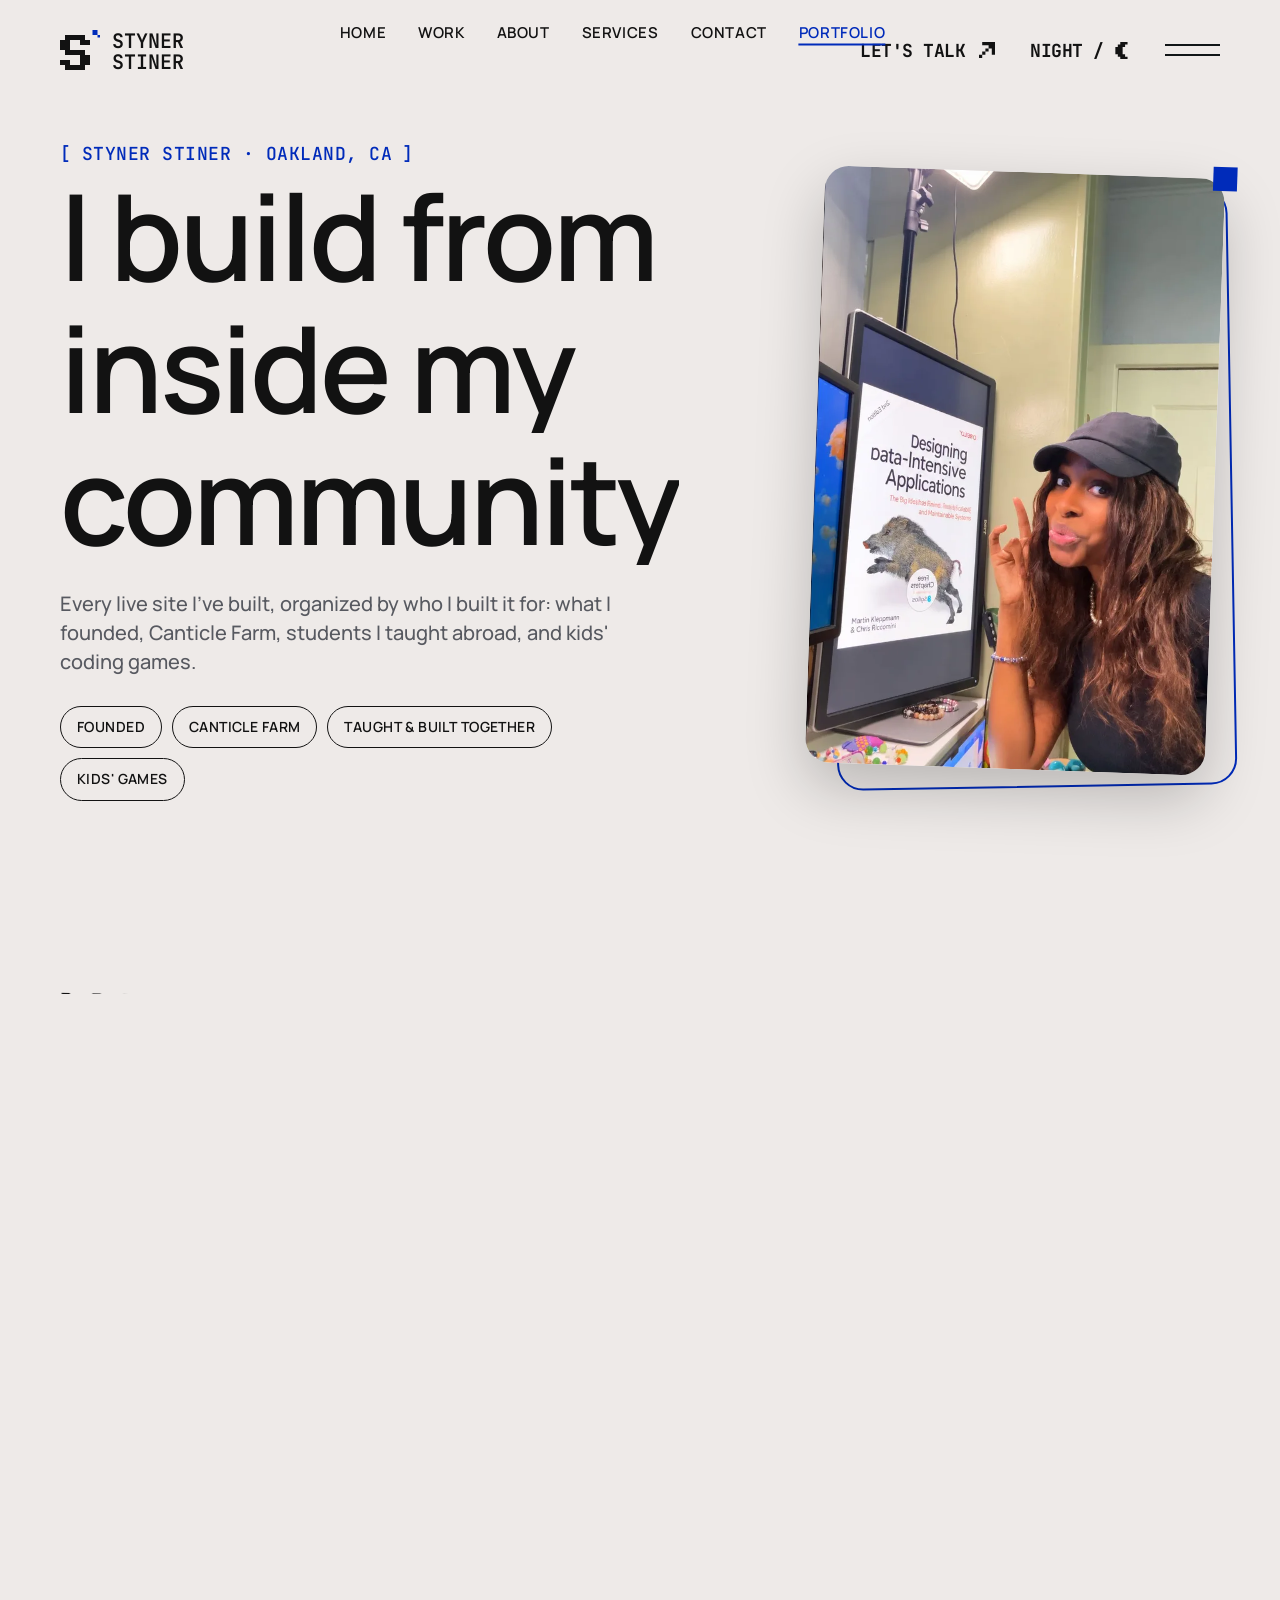
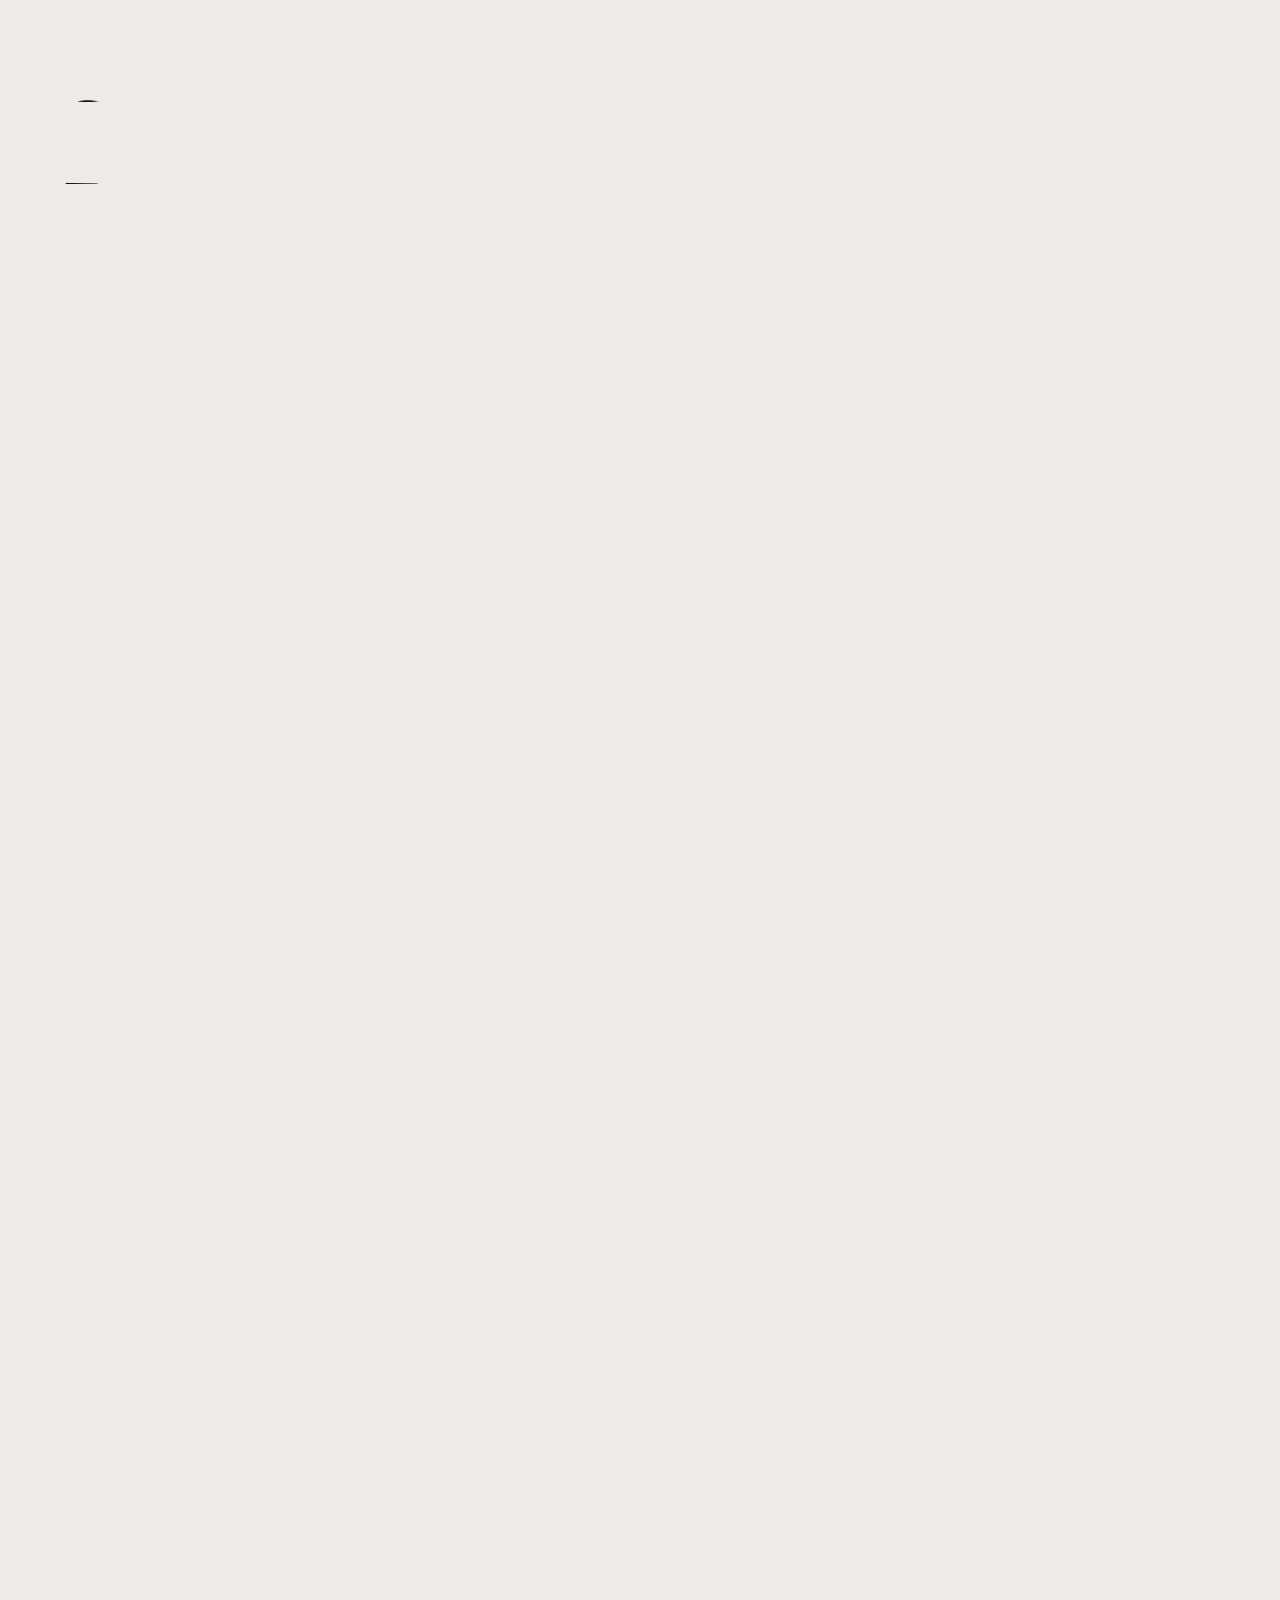
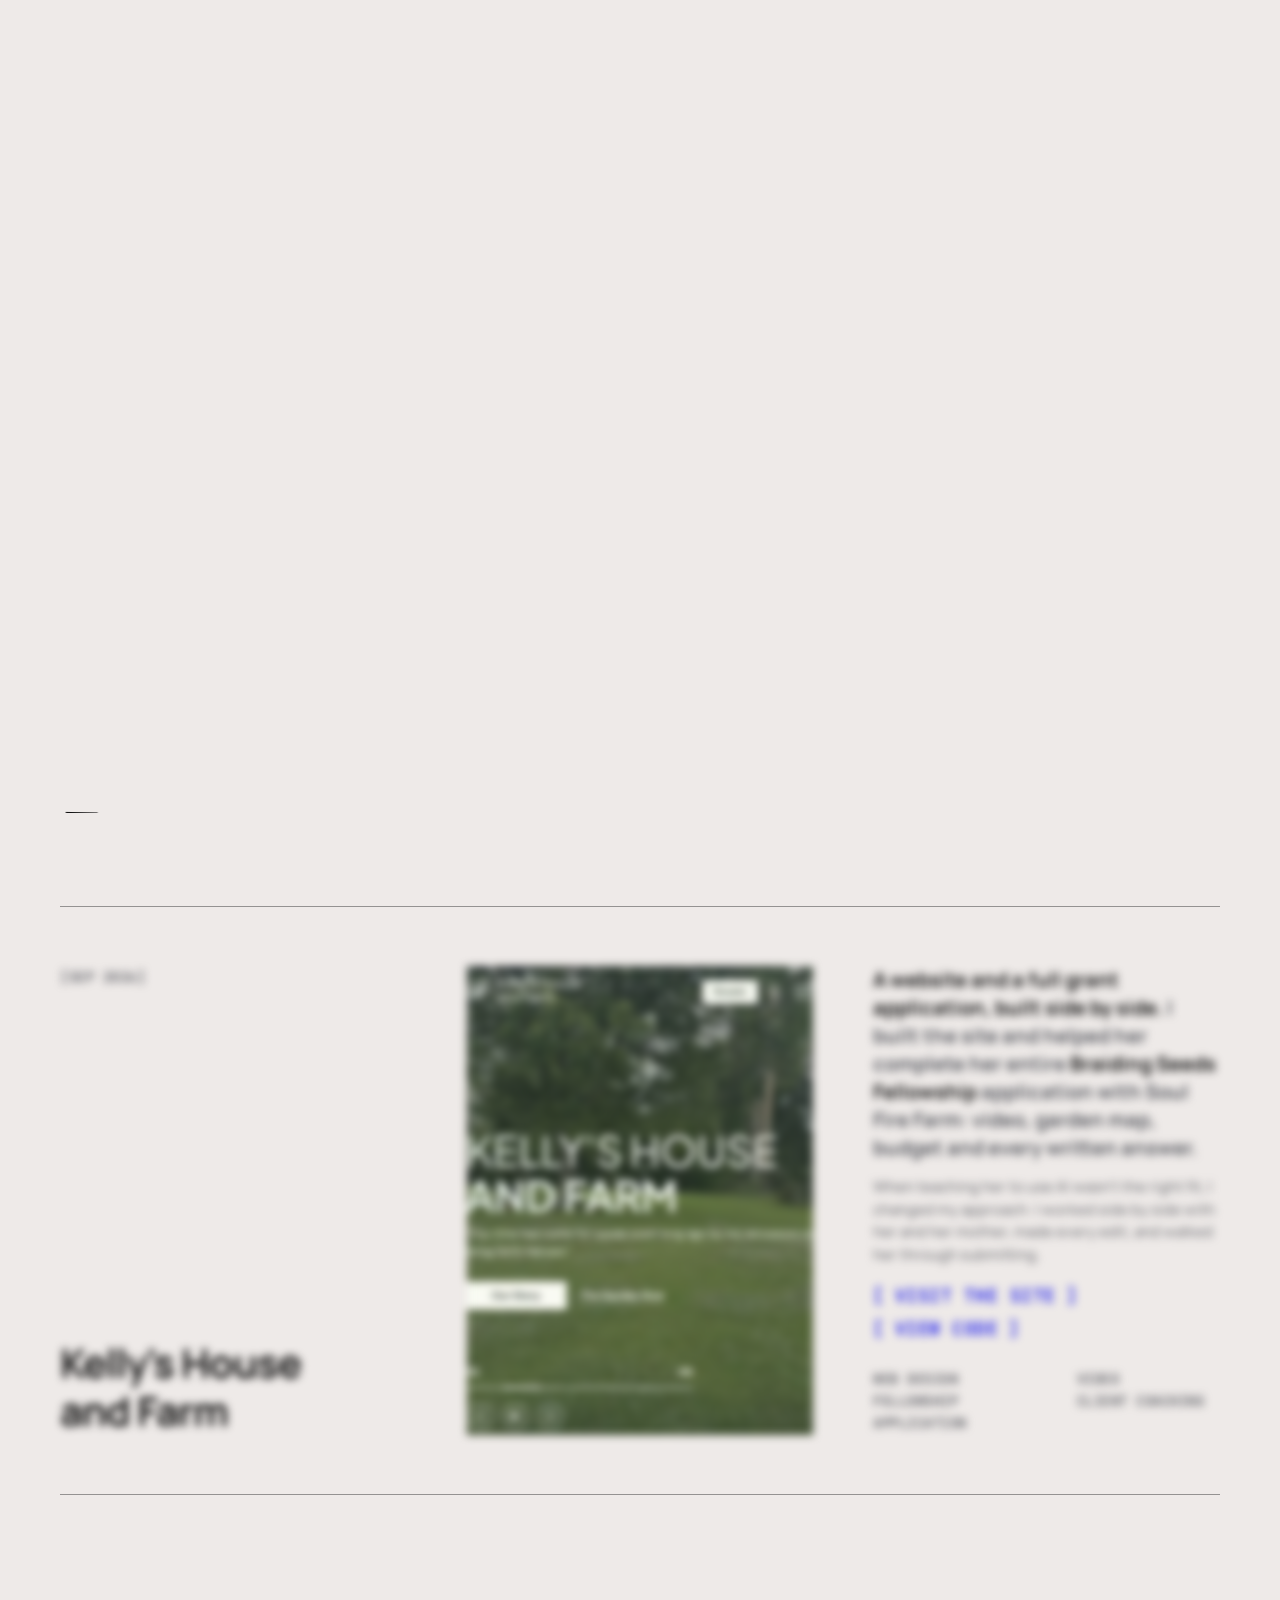
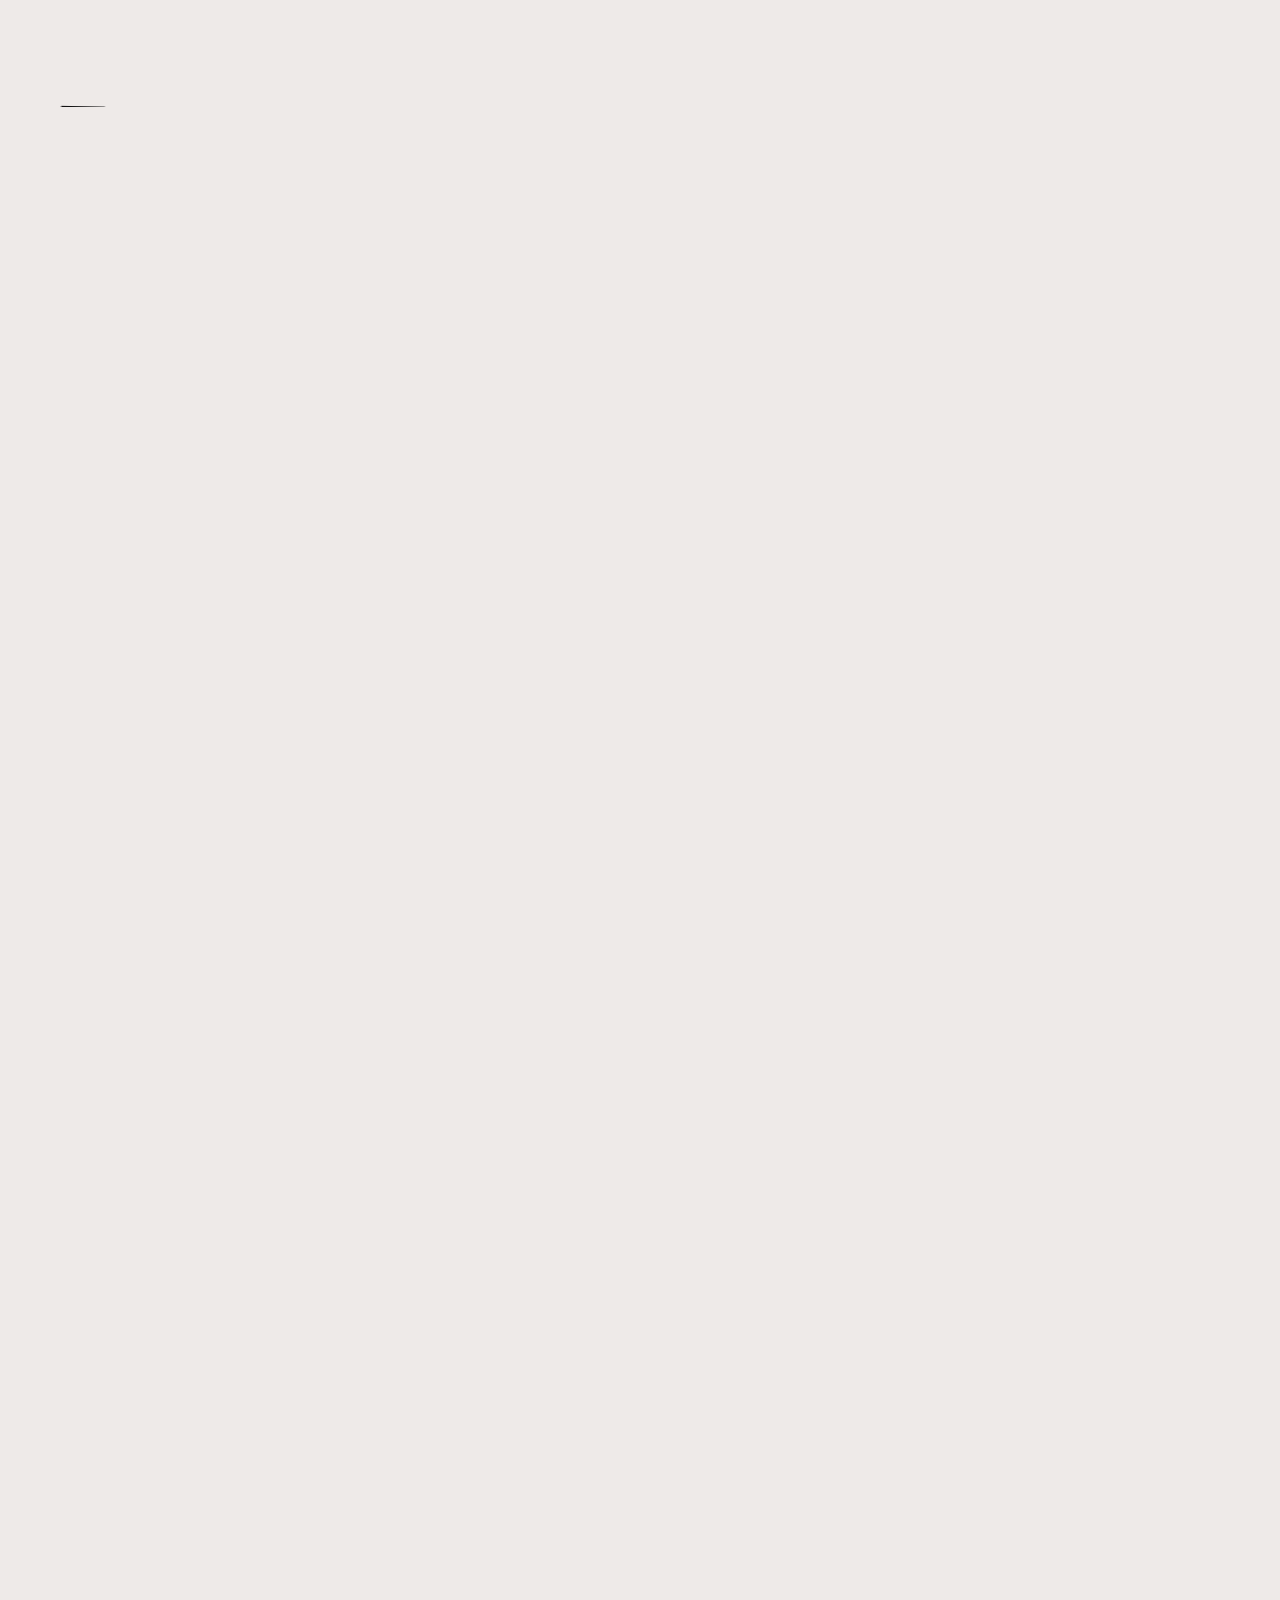
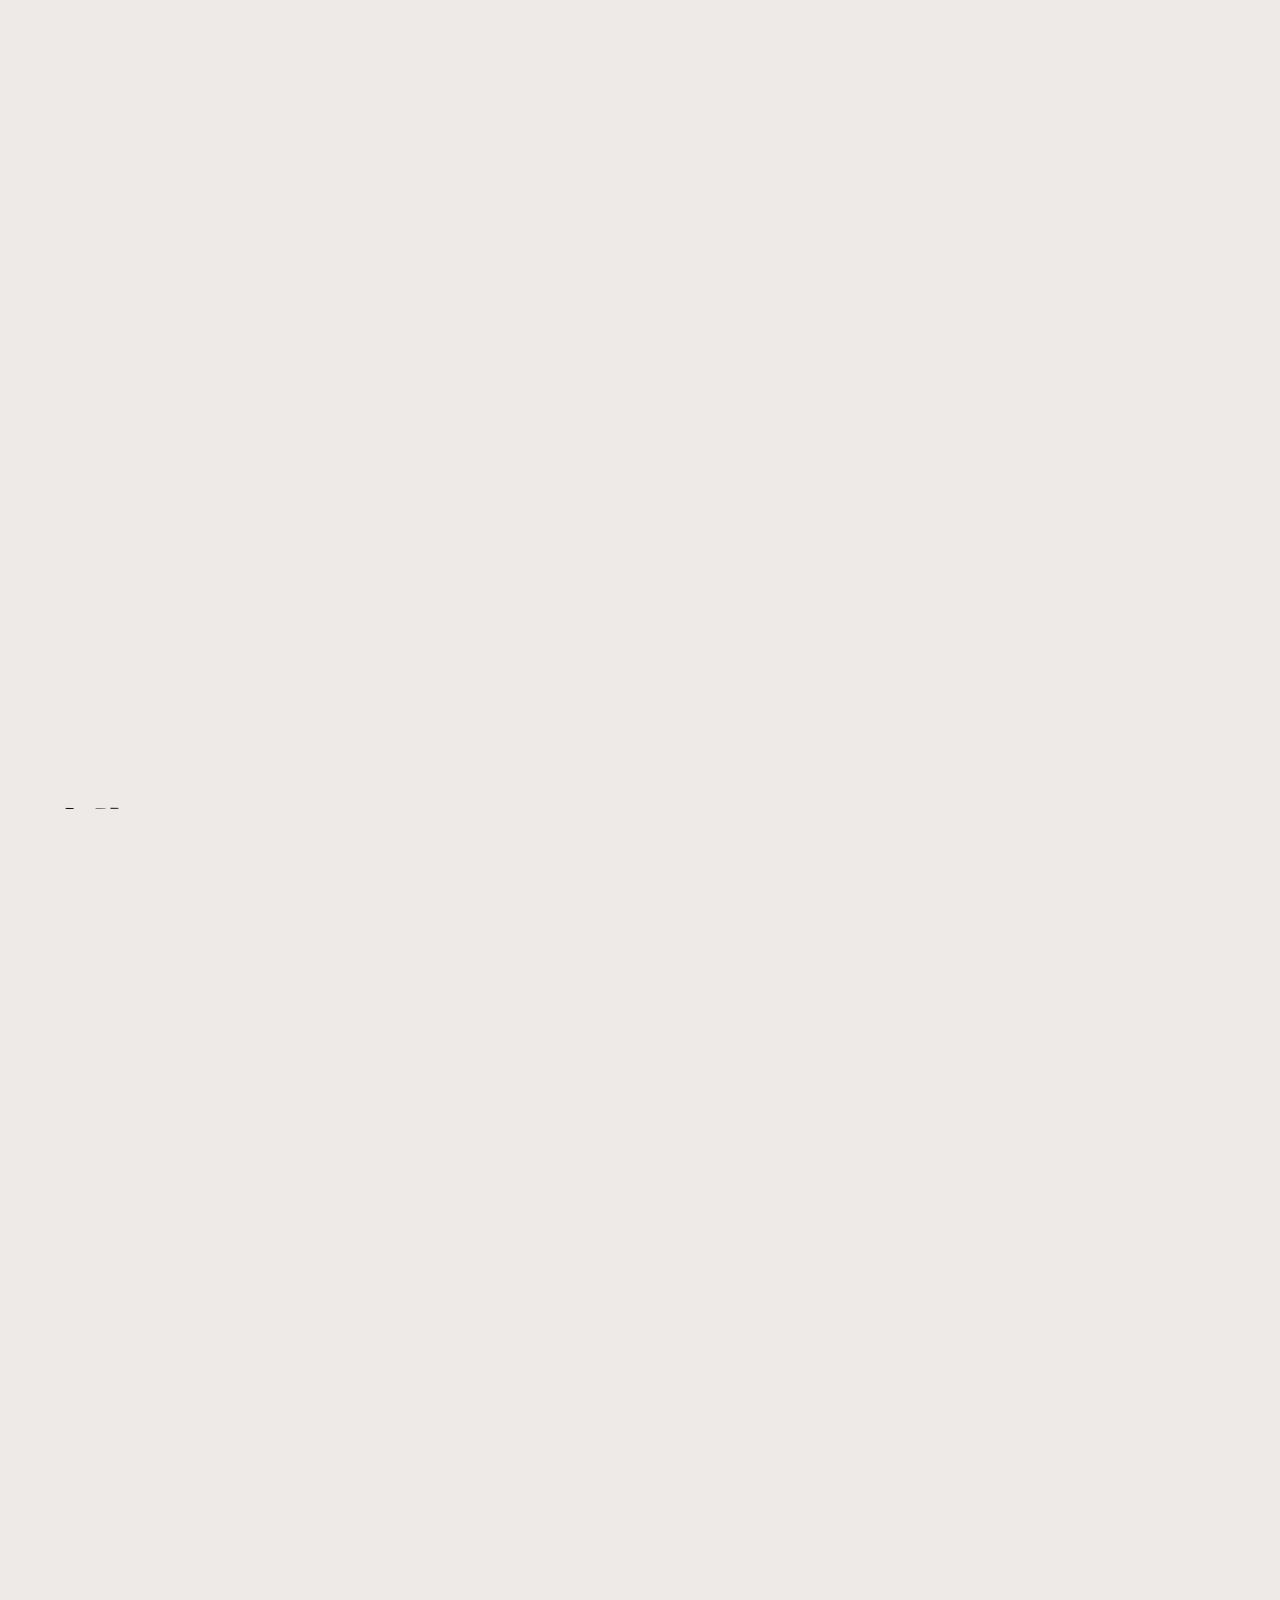
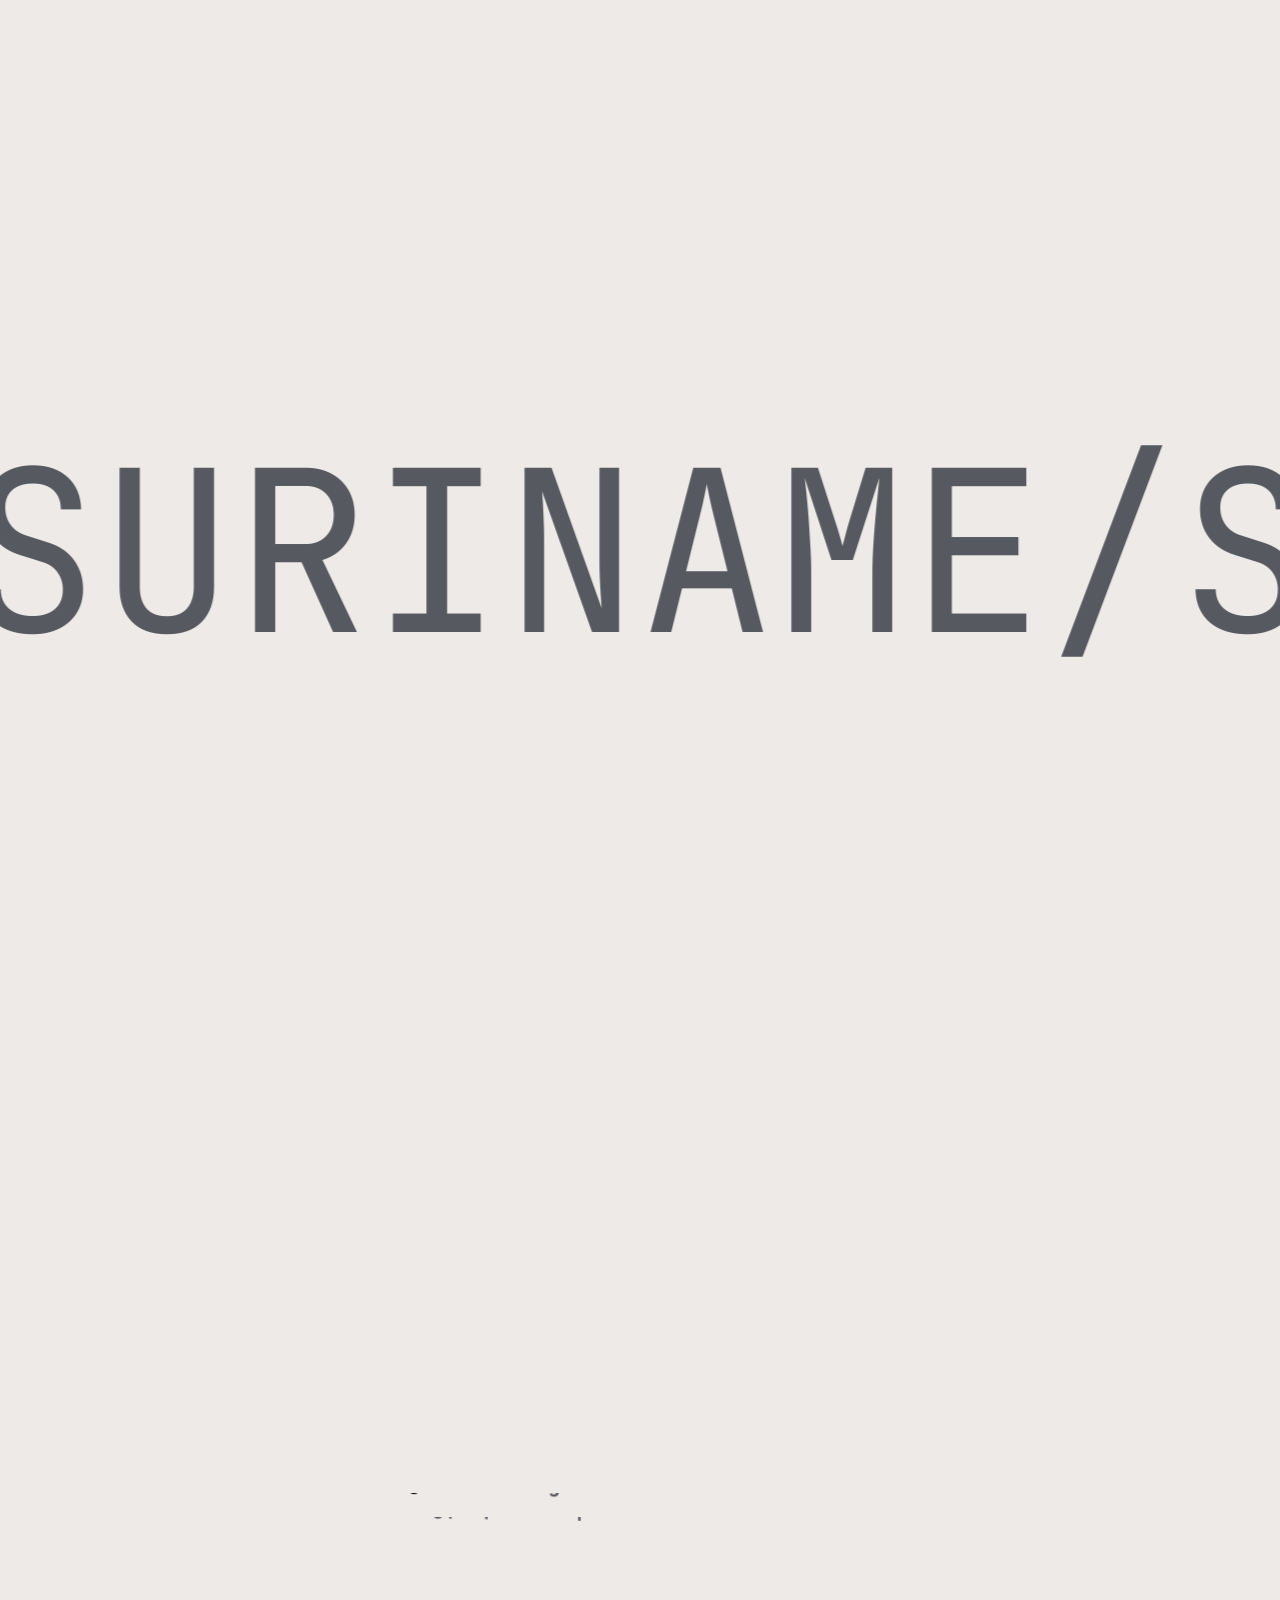
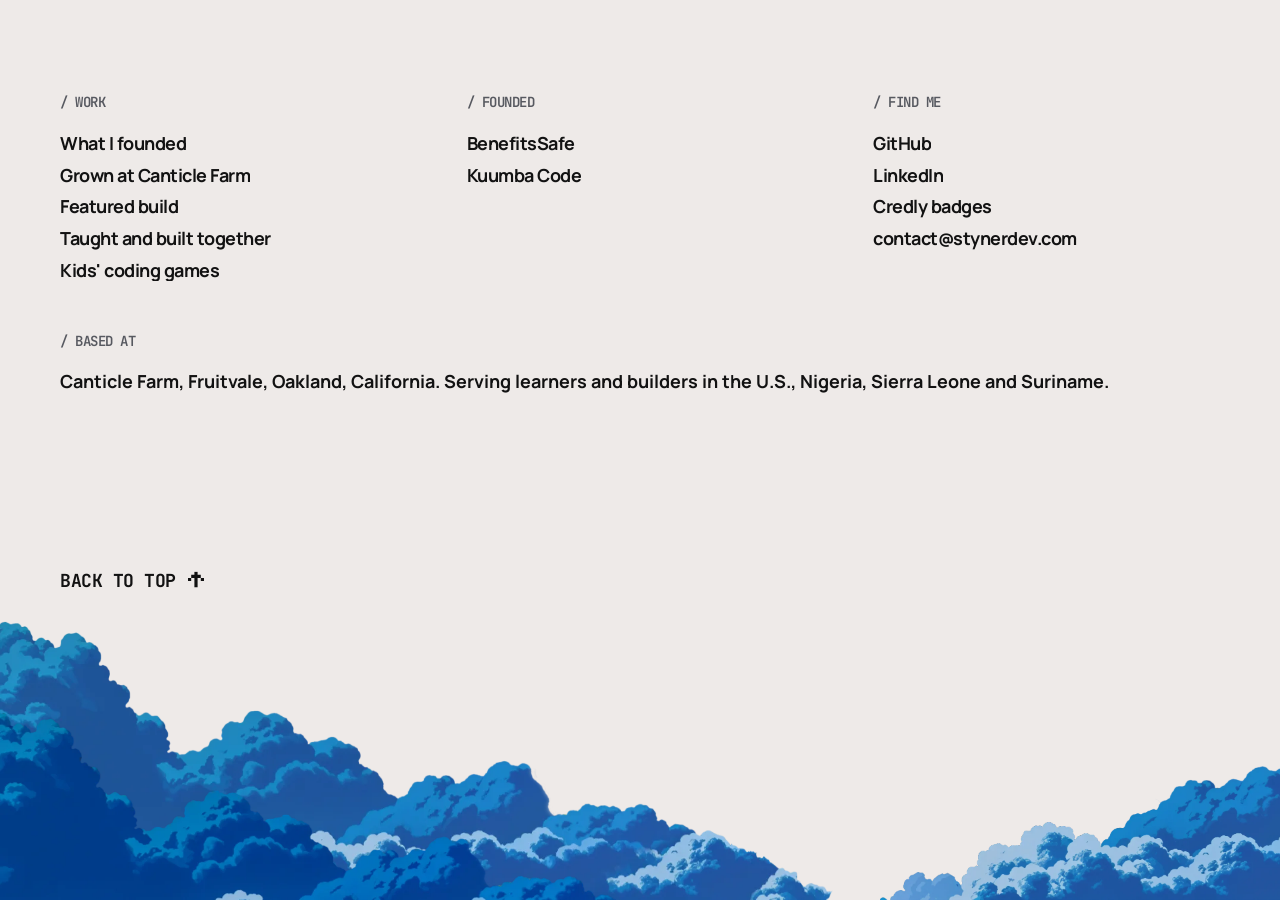
==== commit d74f34a4: "Featured build: Braiding Seeds Fellowship application" ====
--- a/index.html
+++ b/index.html
@@ -564,9 +564,9 @@
                   </div>
                   <div class="col-12 col-md-6 col-xl-4 mxd-grid-item mxd-cpb-list__image"><a href="https://kellys-house-and-farm.vercel.app" target="_blank"><img src="img/works-styner/kellyshouse.webp" alt="Kelly's House and Farm website screenshot" loading="lazy"></a></div>
                   <div class="col-12 col-md-6 col-xl-4 mxd-cpb-list__data">
-                    <div class="mxd-cpb-list__descr mxd-grid-item"><p class="t-large t-bold">A website and a full grant application, built side by side. <span>I built the site and the complete grant package: video, garden map, budget and the written application.</span></p><p class="styner-card-note">When teaching her to use AI wasn't the right fit, I changed my approach: I worked side by side with her and her mother, made every edit, and walked her through submitting.</p><div class="styner-links"><a class="btn btn-line" href="https://kellys-house-and-farm.vercel.app" target="_blank"><span class="btn-caption">Visit the site</span></a><a class="btn btn-line" href="https://github.com/StynerStiner/StynerDev-Portfolio/tree/main/2-Teaching-Kuumba-Code/kellys-house-and-farm" target="_blank"><span class="btn-caption">View code</span></a></div></div>
+                    <div class="mxd-cpb-list__descr mxd-grid-item"><p class="t-large t-bold">A website and a full grant application, built side by side. <span>I built the site and helped her complete her entire <a href="https://www.soulfirefarm.org/braiding-seeds-fellowship/" target="_blank" rel="noopener">Braiding Seeds Fellowship</a> application with Soul Fire Farm: video, garden map, budget and every written answer.</span></p><p class="styner-card-note">When teaching her to use AI wasn't the right fit, I changed my approach: I worked side by side with her and her mother, made every edit, and walked her through submitting.</p><div class="styner-links"><a class="btn btn-line" href="https://kellys-house-and-farm.vercel.app" target="_blank"><span class="btn-caption">Visit the site</span></a><a class="btn btn-line" href="https://github.com/StynerStiner/StynerDev-Portfolio/tree/main/2-Teaching-Kuumba-Code/kellys-house-and-farm" target="_blank"><span class="btn-caption">View code</span></a></div></div>
                     <div class="mxd-cpb-list__tags"><div class="container-fluid p-0"><div class="row g-0">
-                      <div class="col-6 mxd-grid-item mxd-cpb-list__meta"><span class="meta-tag mxd-scramble">Web design</span><span class="meta-tag mxd-scramble">Grant support</span></div>
+                      <div class="col-6 mxd-grid-item mxd-cpb-list__meta"><span class="meta-tag mxd-scramble">Web design</span><span class="meta-tag mxd-scramble">Fellowship application</span></div>
                       <div class="col-6 mxd-grid-item mxd-cpb-list__meta"><span class="meta-tag mxd-scramble">Video</span><span class="meta-tag mxd-scramble">Client coaching</span></div>
                     </div></div></div>
                   </div>
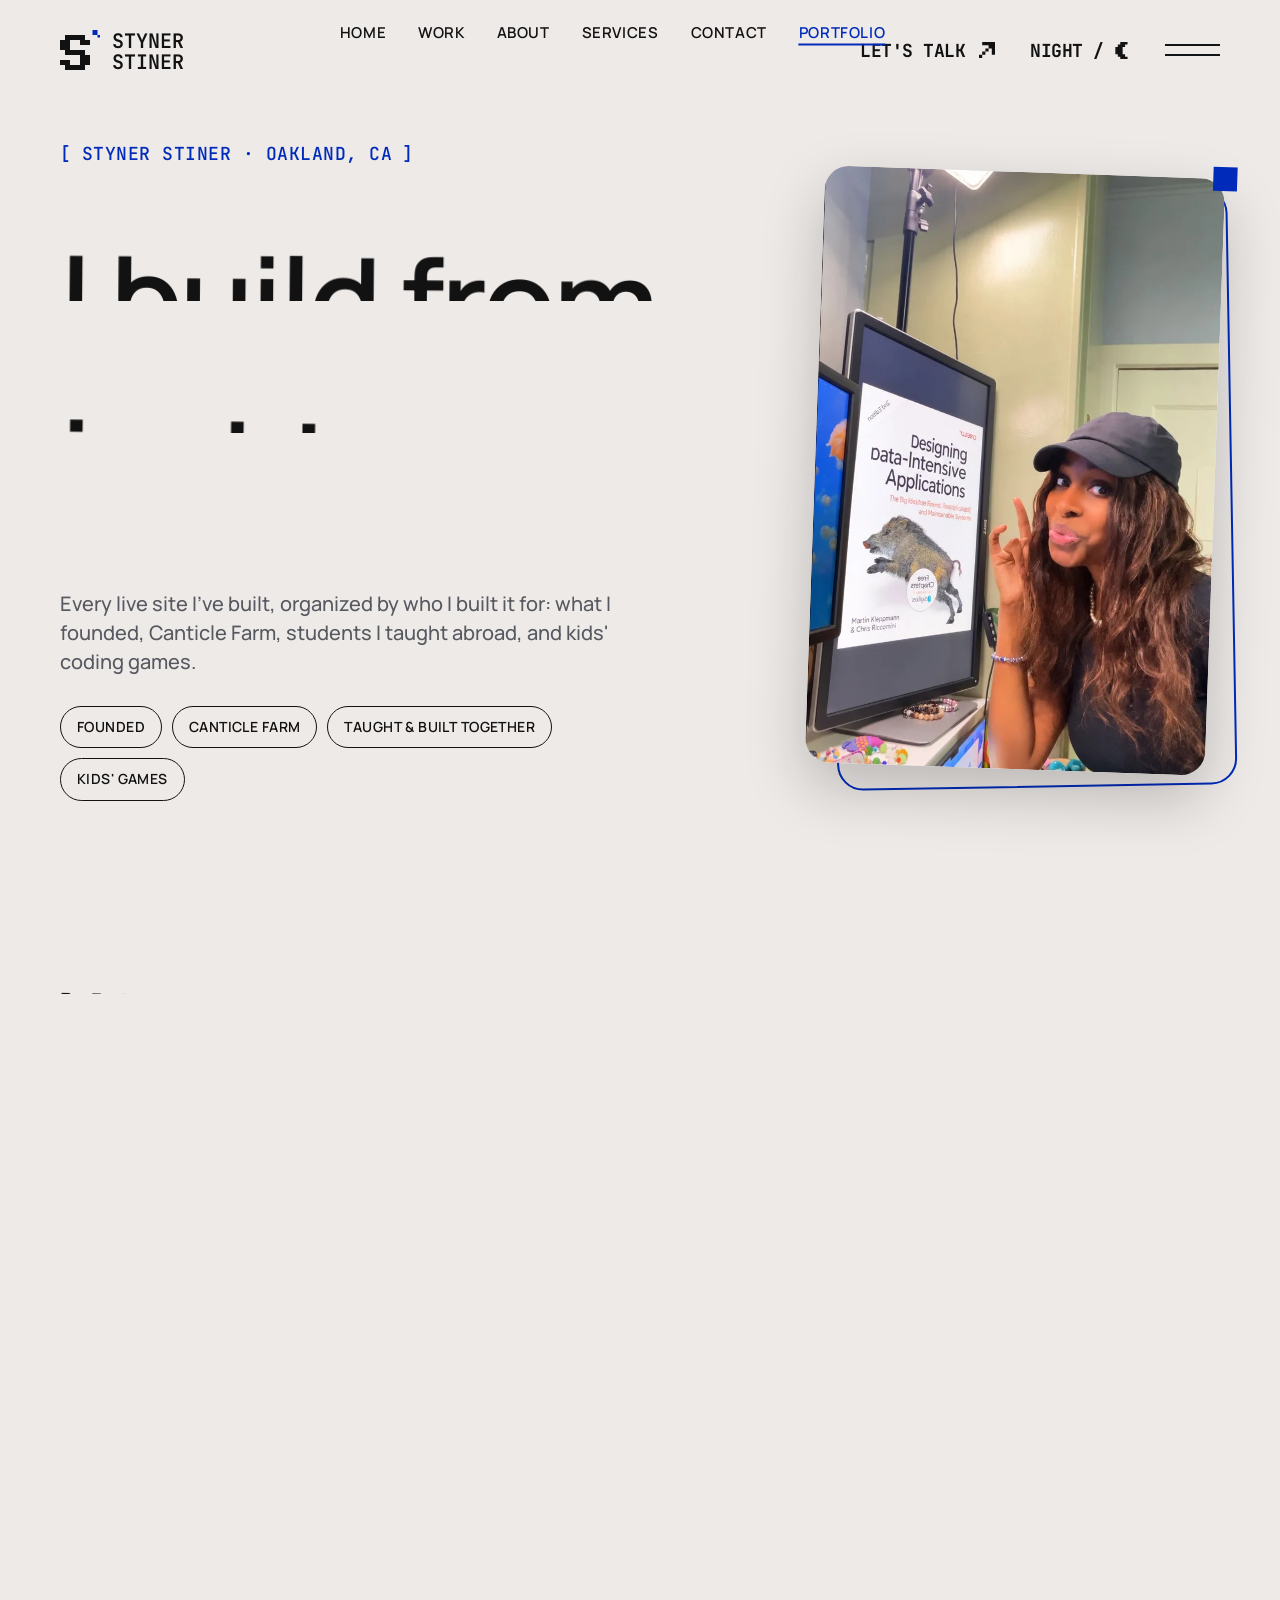
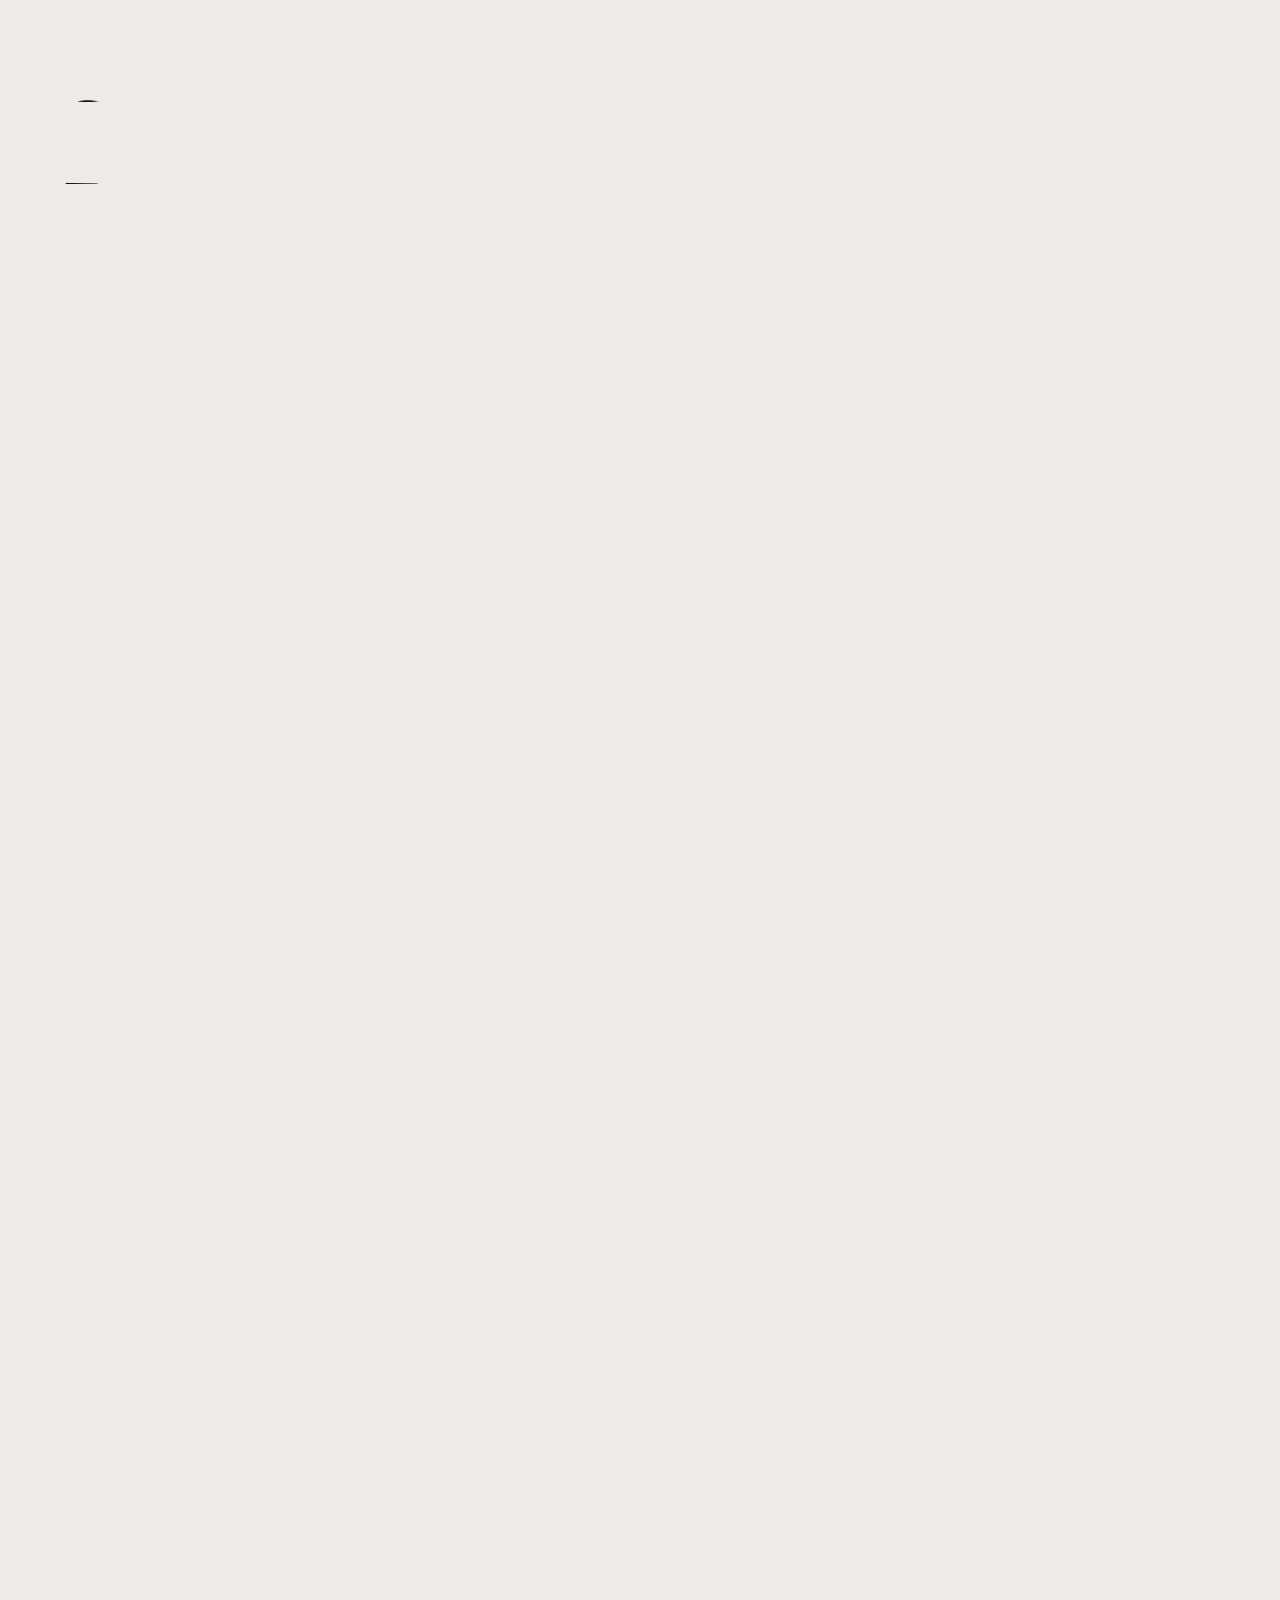
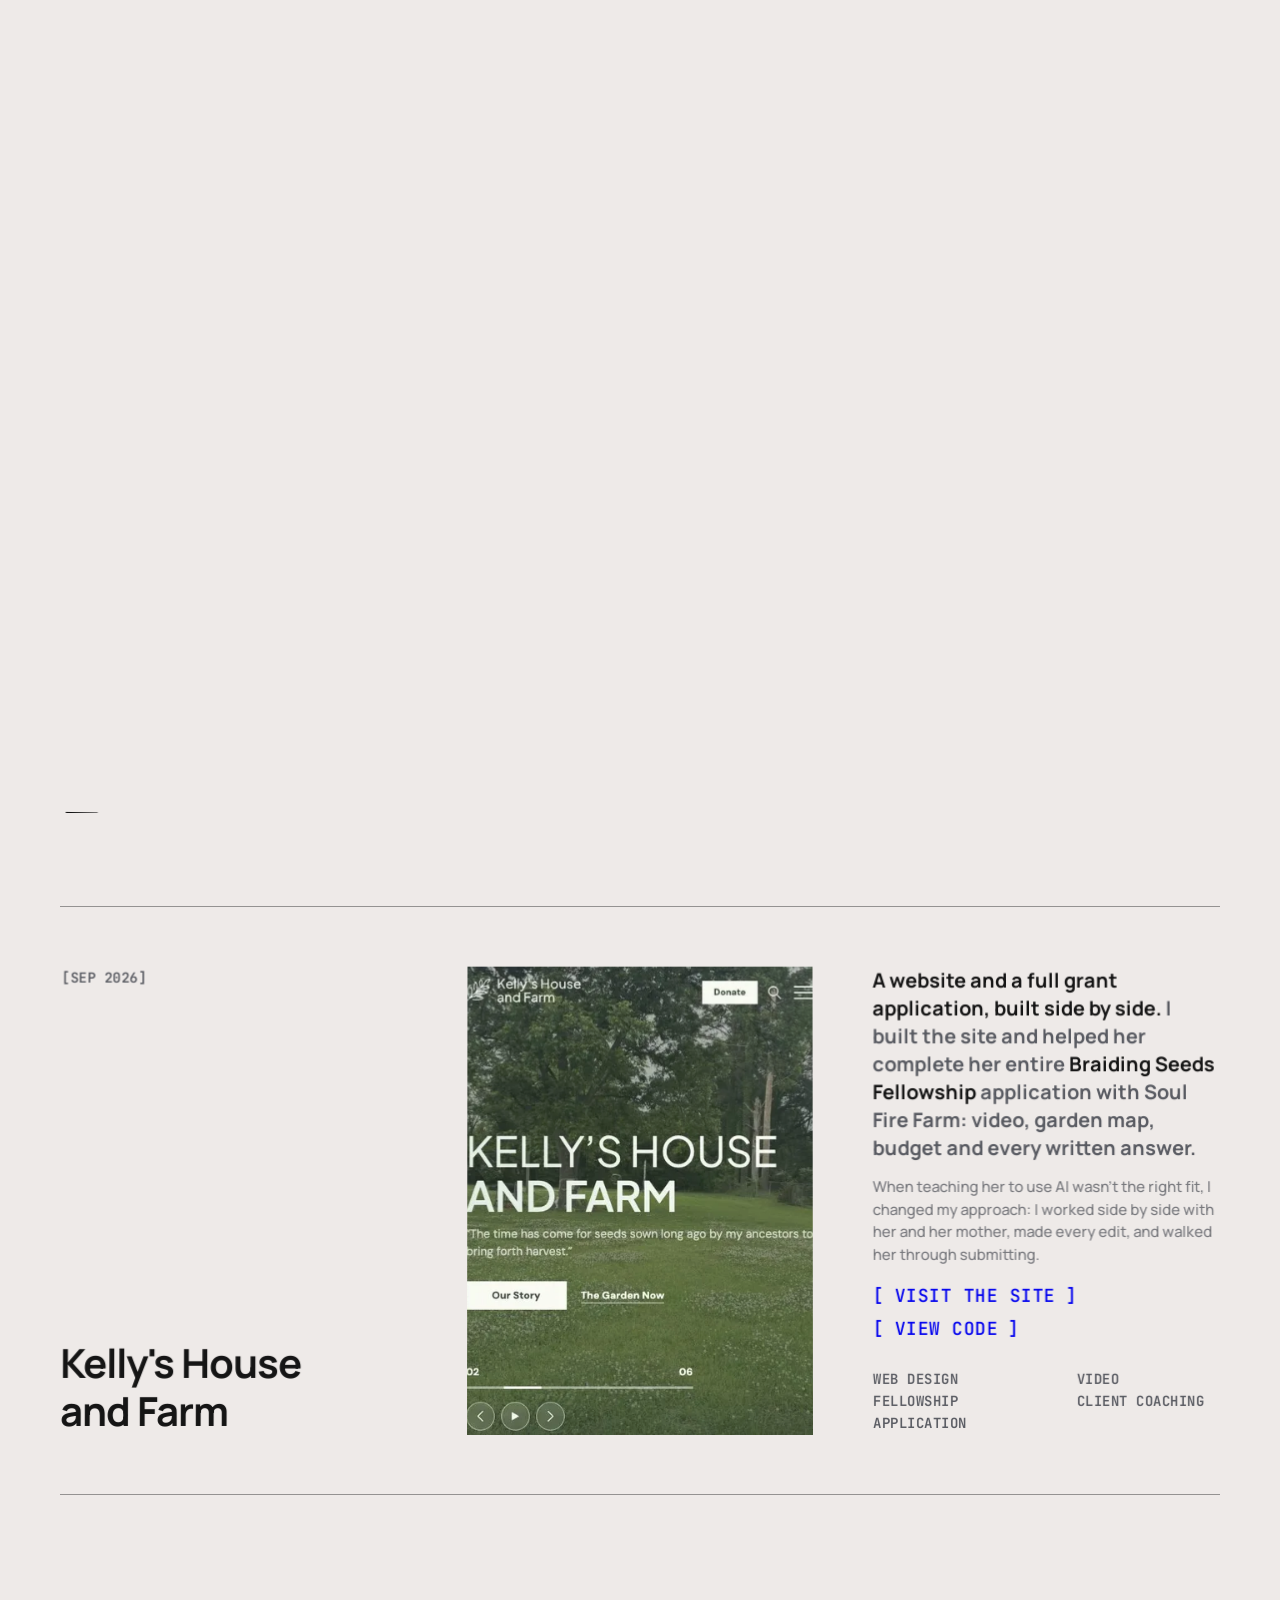
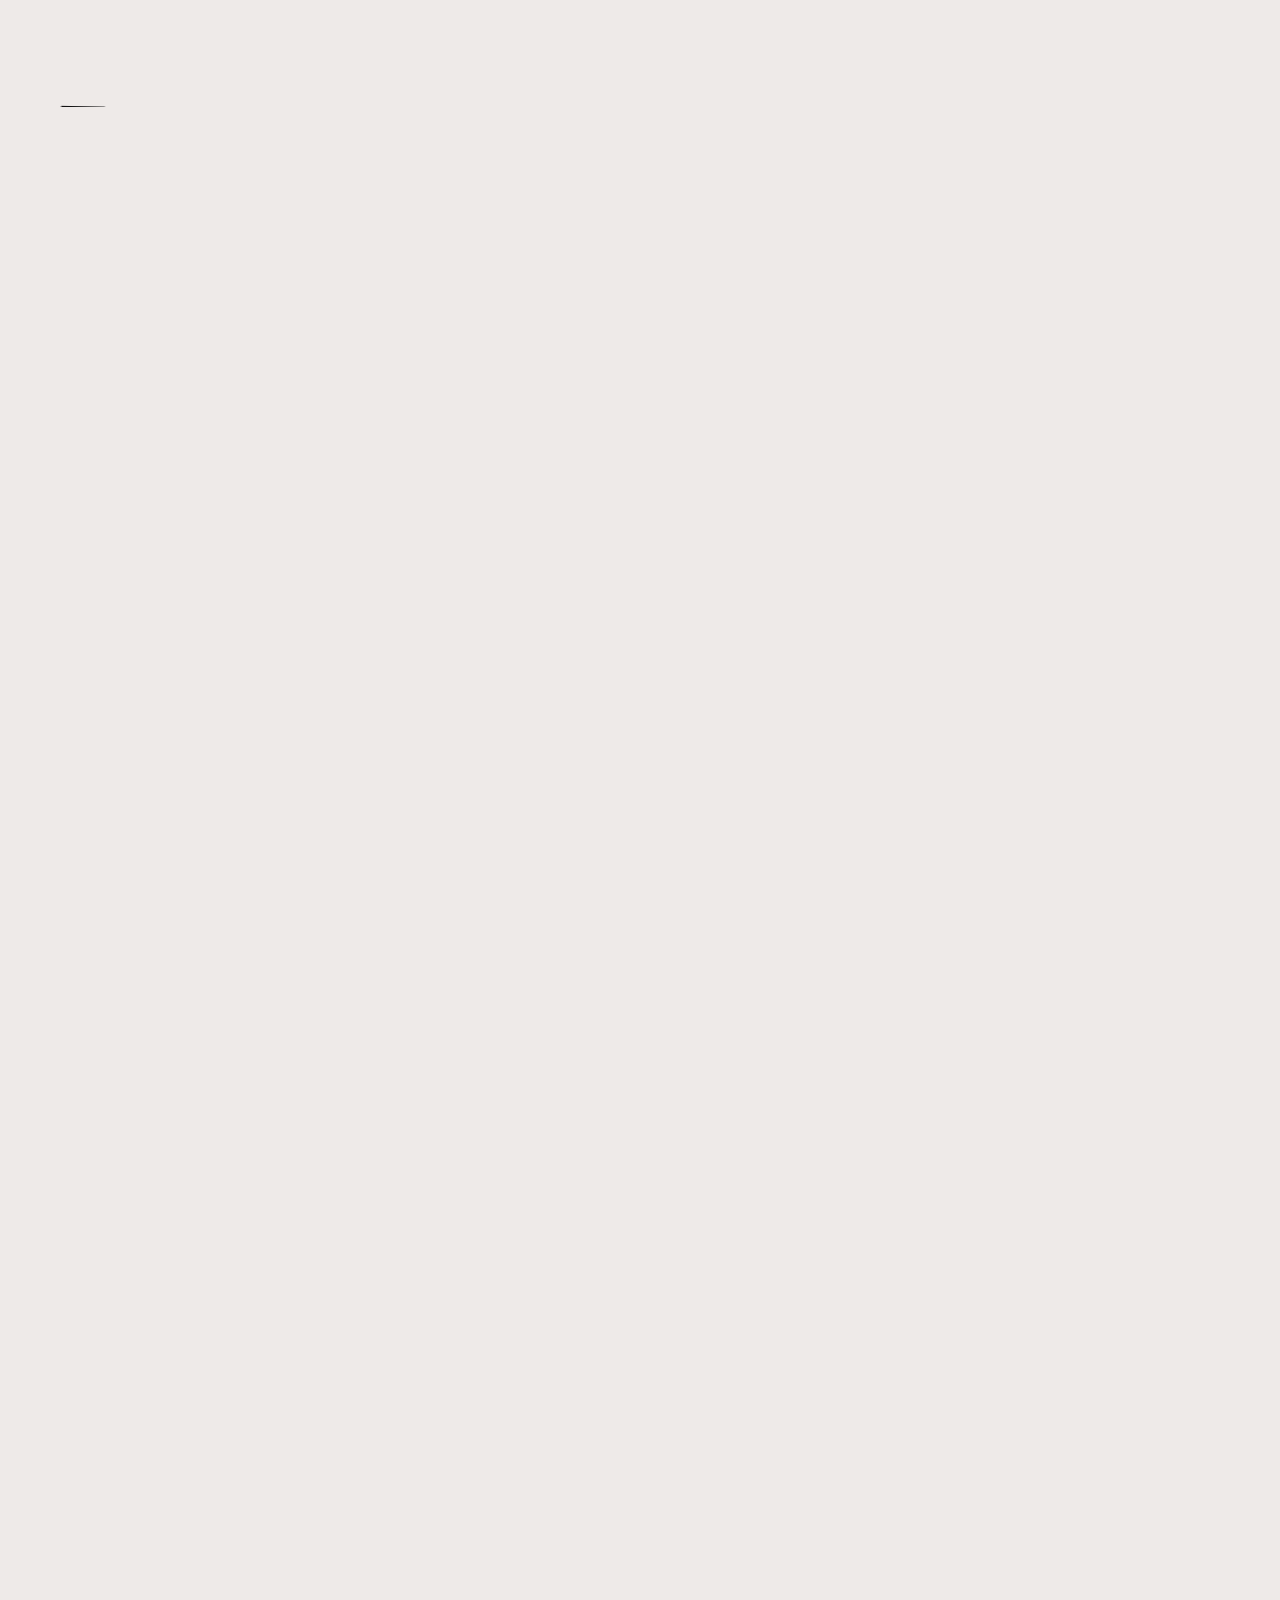
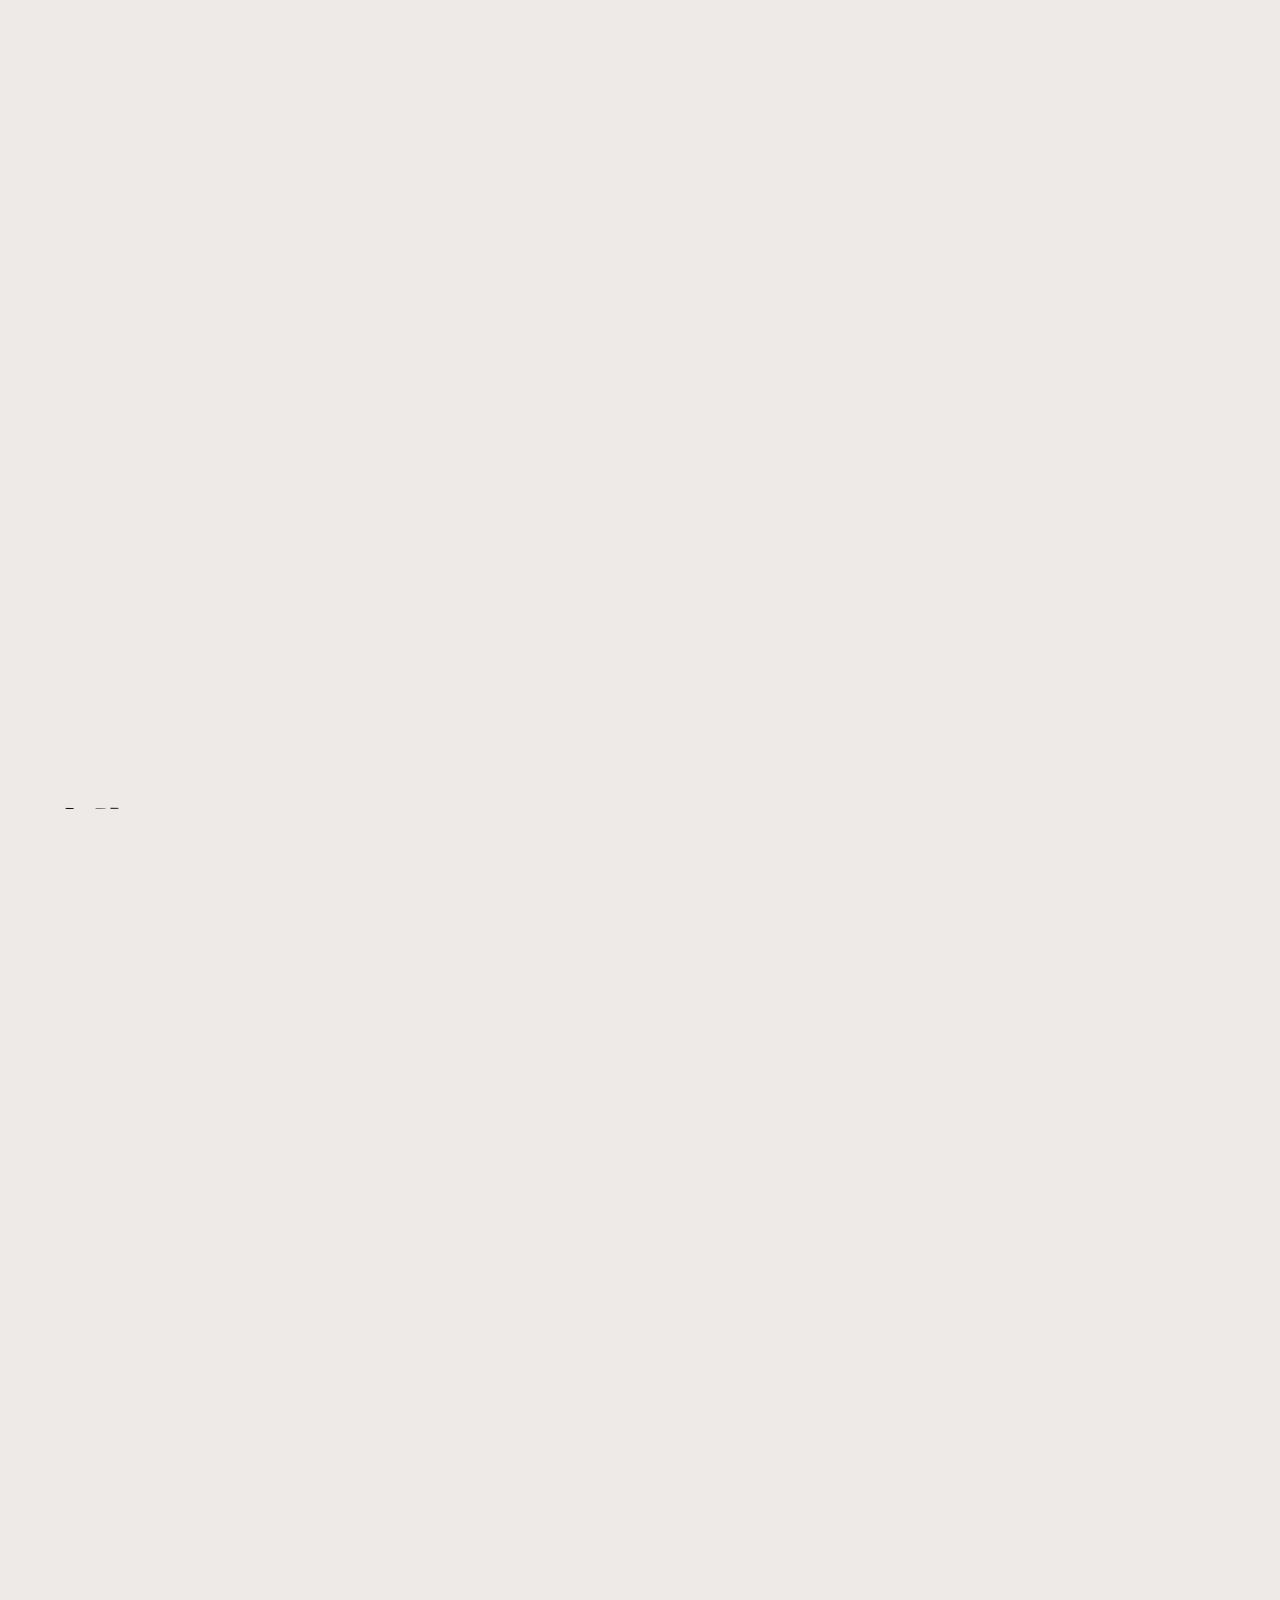
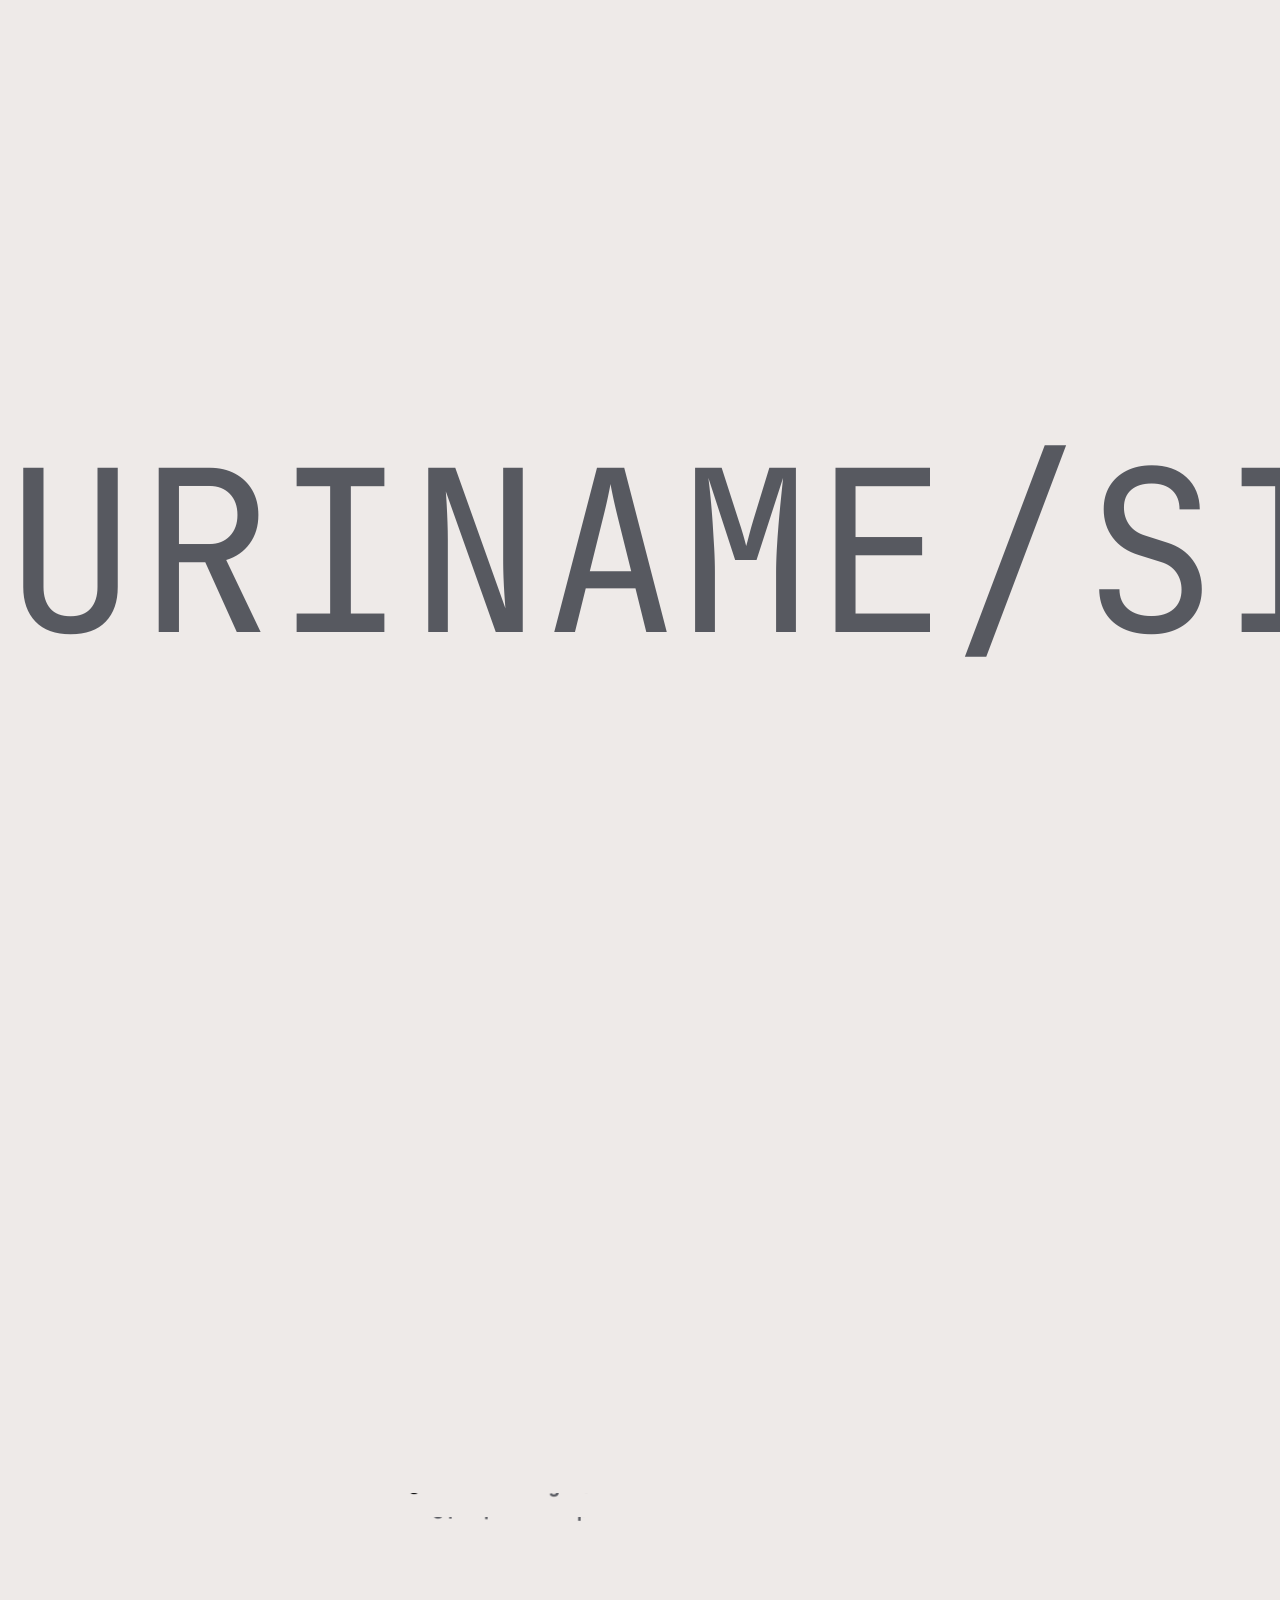
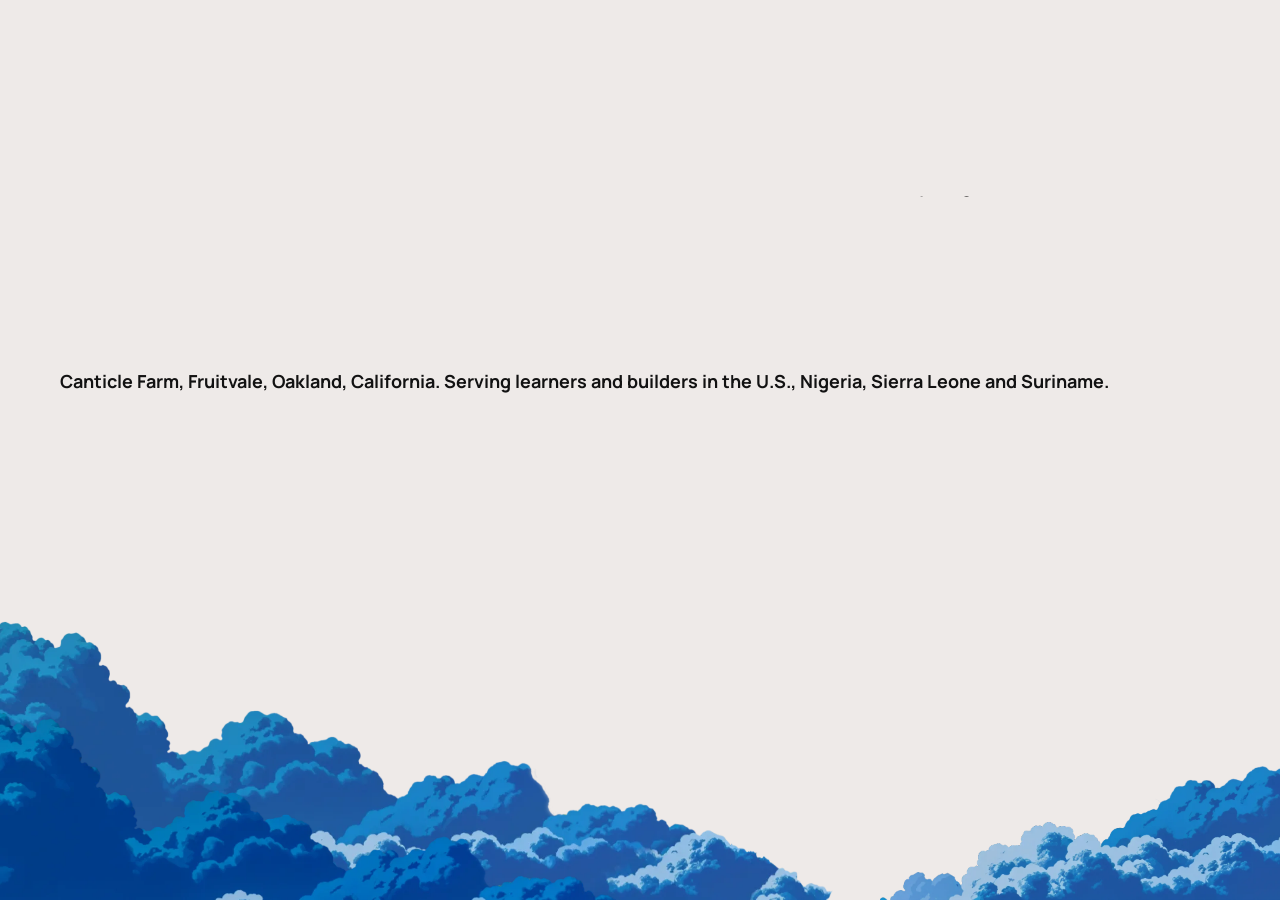
==== commit 12e40ea7: "Add social share image and Open Graph tags (matches live site)" ====
--- a/index.html
+++ b/index.html
@@ -42,11 +42,16 @@
     <!-- Favicon & Icons End -->
 
     <!-- Facebook Metadata Start -->
-    <meta property="og:image:height" content="1200">
+    <meta property="og:image:height" content="630">
     <meta property="og:image:width" content="1200">
     <meta property="og:title" content="Styner Stiner | Technical Founder &amp; Full-Stack Engineer">
     <meta property="og:description" content="Styner Stiner is a technical founder and full-stack engineer in Oakland, CA. Founder of BenefitsSafe and Kuumba Code, building sites and tools with people at Canticle Farm and across Nigeria, Sierra Leone and Suriname.">
-    <meta property="og:image" content="img/works-styner/benefitssafe.webp">
+    <meta property="og:image" content="https://portfolio.stynerdev.com/img/share.jpg">
+    <meta property="og:type" content="website">
+    <meta property="og:url" content="https://portfolio.stynerdev.com/">
+    <meta property="og:image:alt" content="Styner Stiner: I build from inside my community">
+    <meta name="twitter:card" content="summary_large_image">
+    <meta name="twitter:image" content="https://portfolio.stynerdev.com/img/share.jpg">
     <!-- Facebook Metadata End -->
 
     <!-- Styles Start -->
